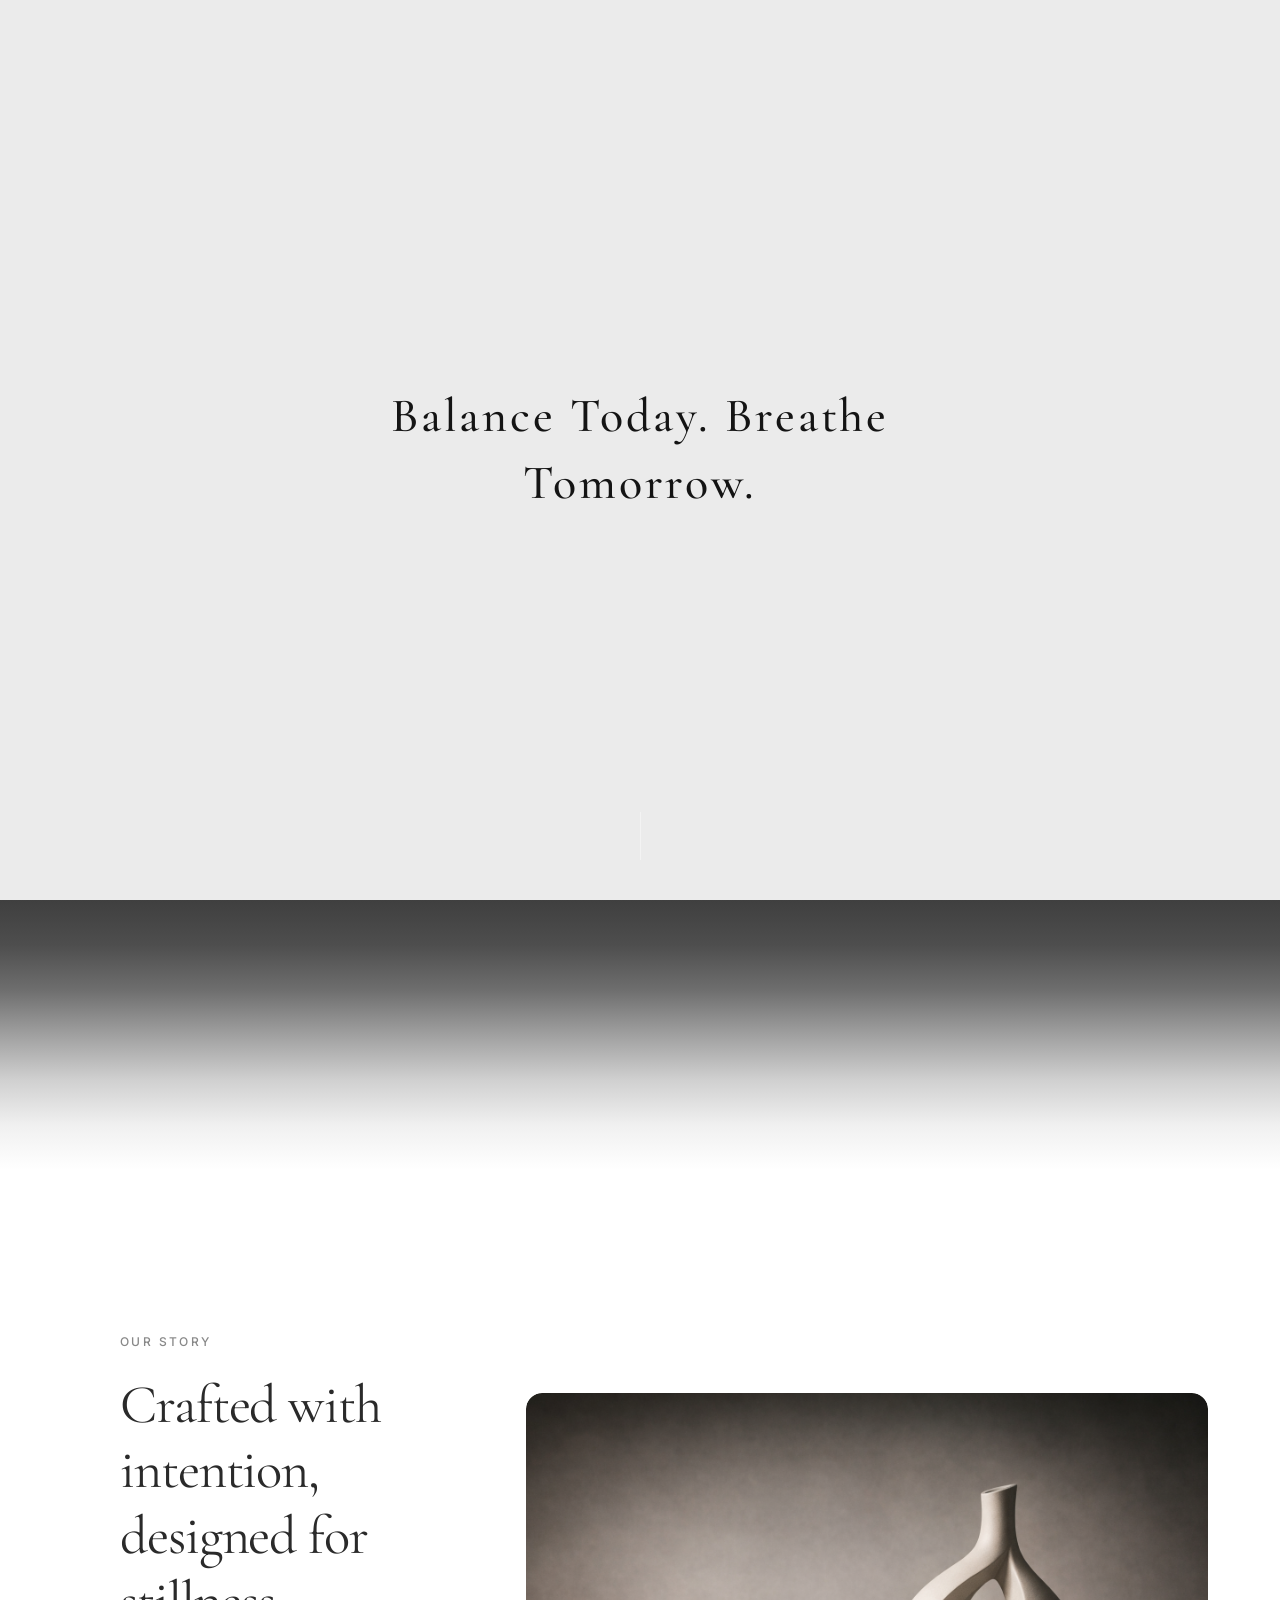
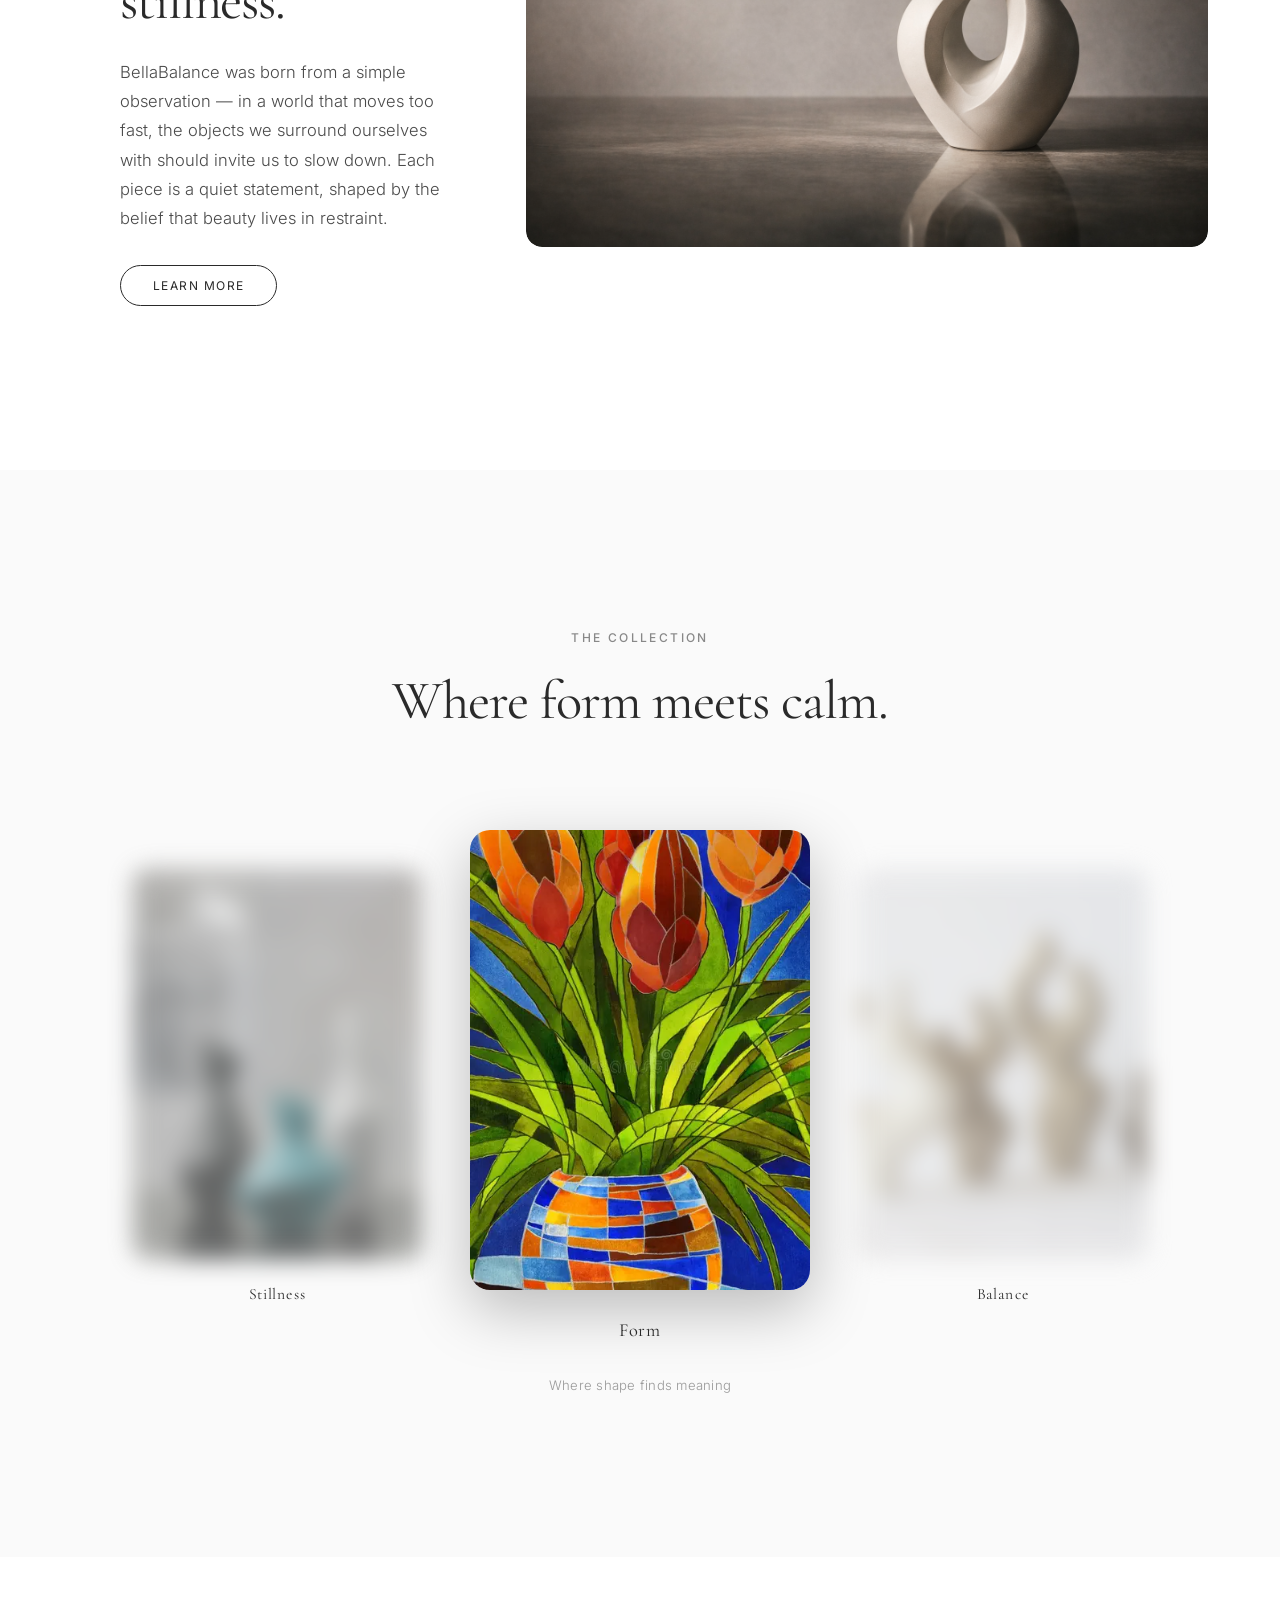
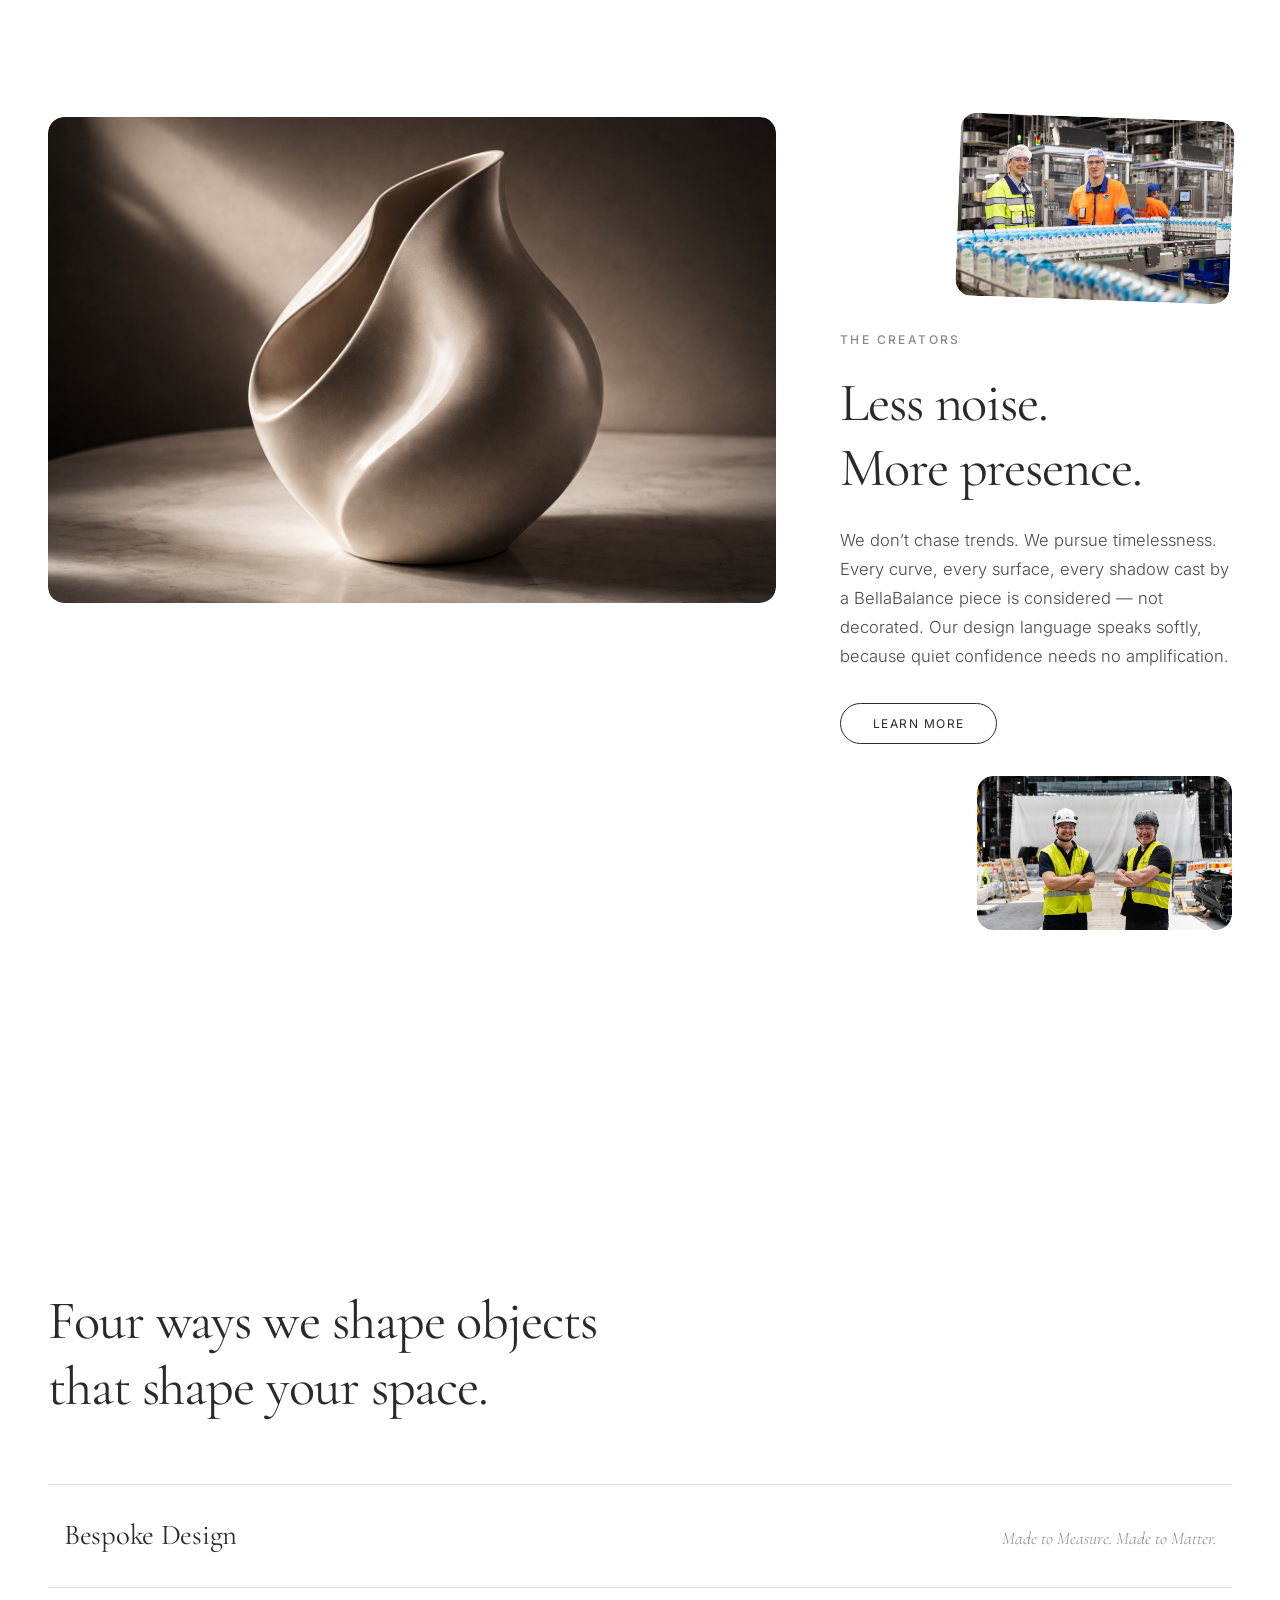
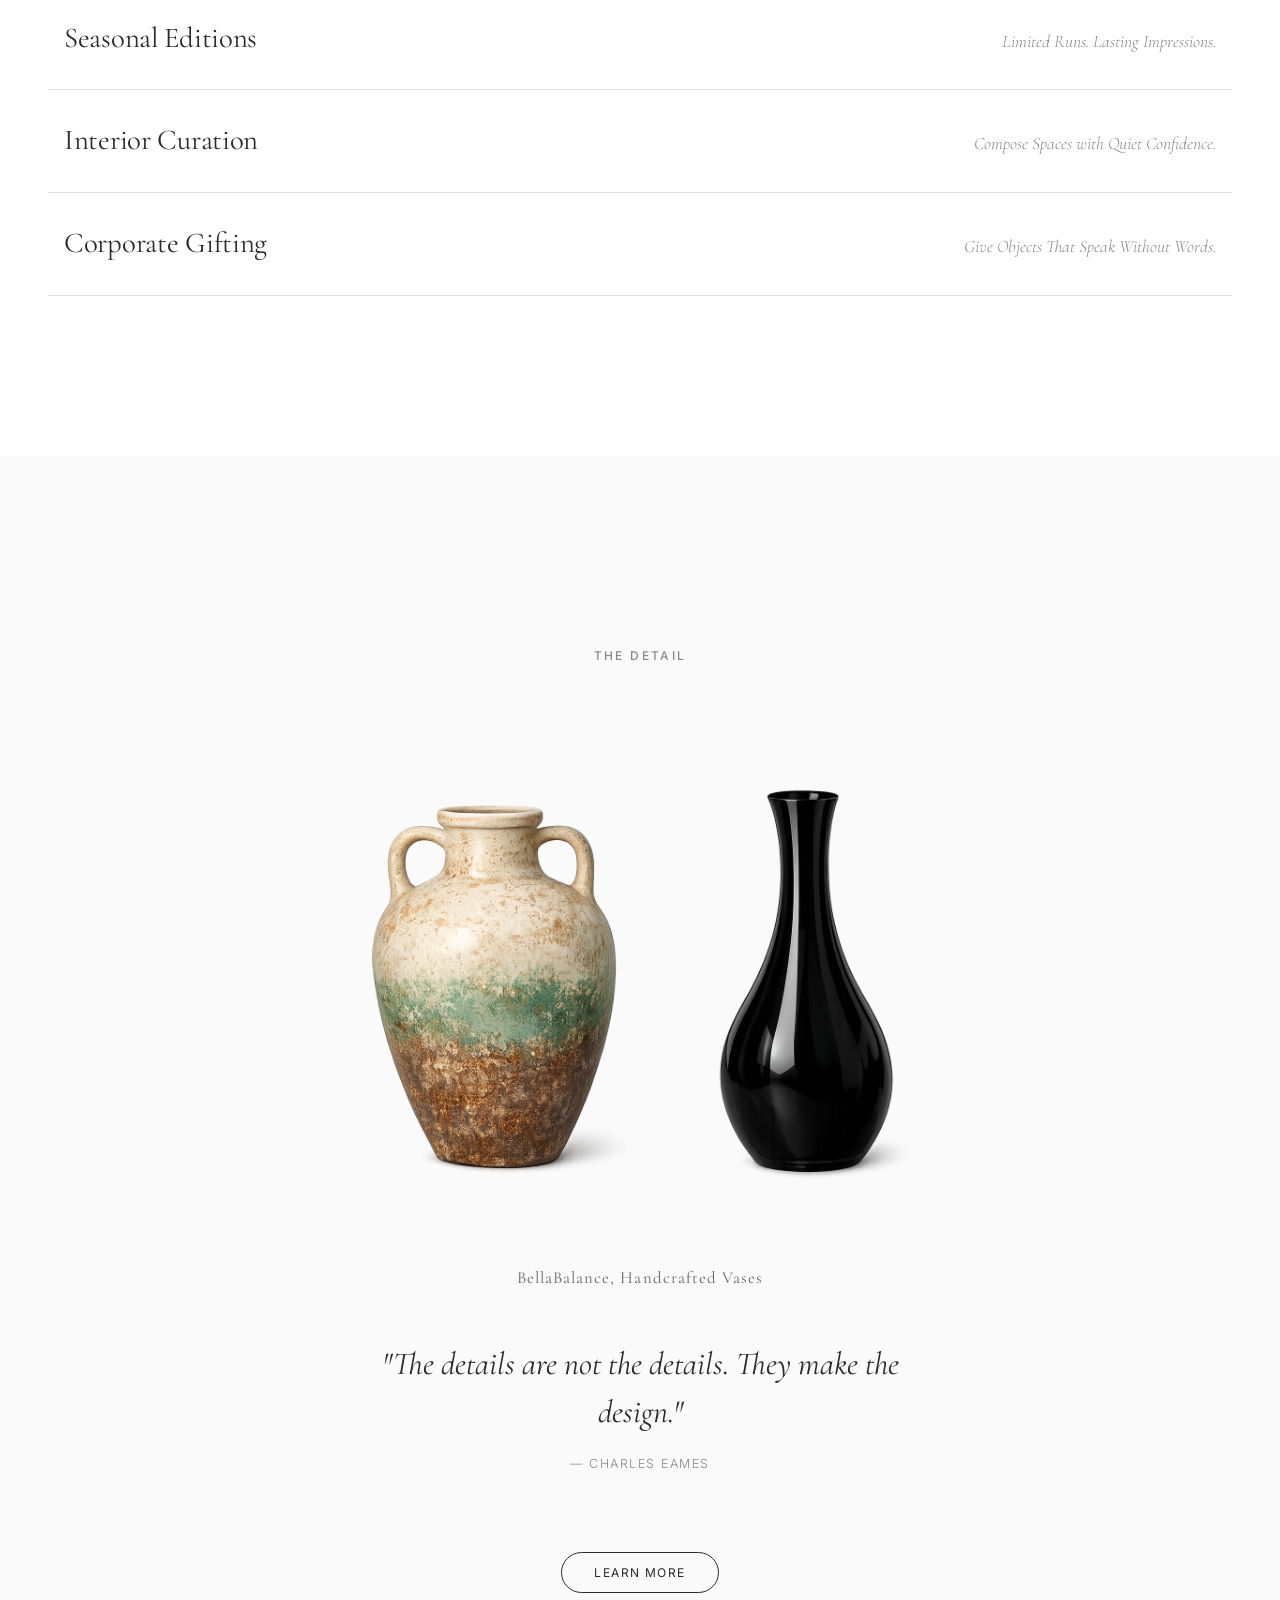
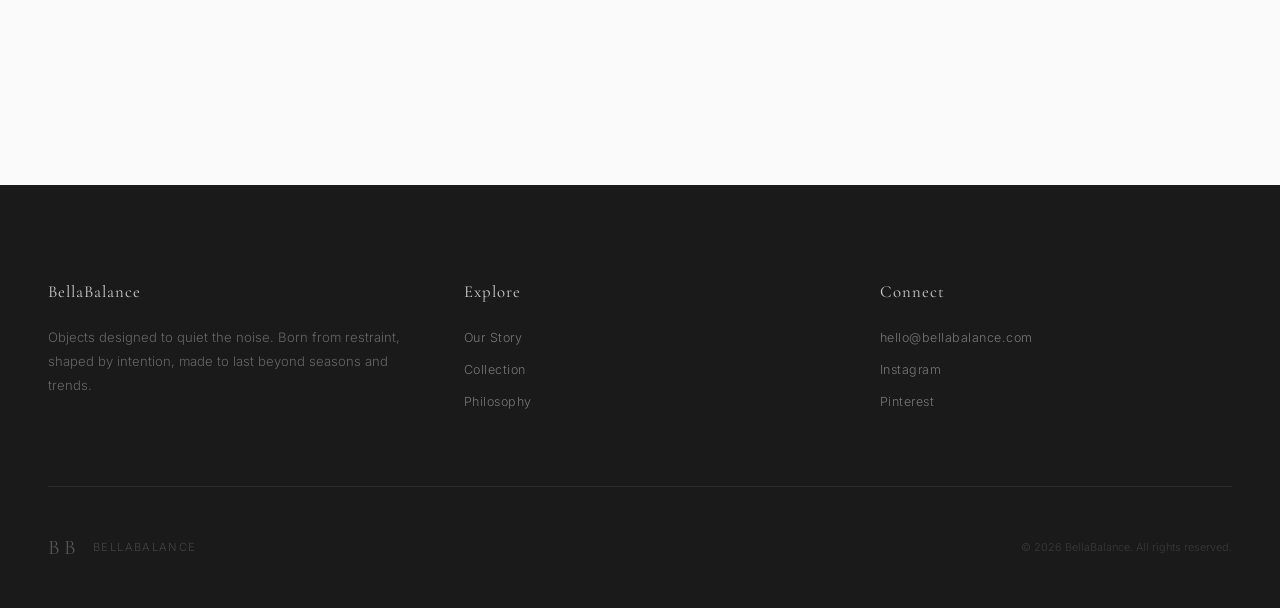
==== index.html @ a8b5573e "feat: design ready" ====
<!DOCTYPE html>
<html lang="en">
<head>
  <meta charset="UTF-8">
  <meta name="viewport" content="width=device-width, initial-scale=1.0">
  <title>BellaBalance</title>
  <link rel="stylesheet" href="style.css">
  <link rel="preconnect" href="https://fonts.googleapis.com">
  <link rel="preconnect" href="https://fonts.gstatic.com" crossorigin>
  <link href="https://fonts.googleapis.com/css2?family=Cormorant+Garamond:ital,wght@0,300;0,400;0,500;1,300;1,400&family=Inter:wght@300;400;500&display=swap" rel="stylesheet">
</head>
<body>

  <!-- Navigation -->
  <nav class="navbar" id="navbar">
    <div class="nav-logo">BB</div>
    <div class="nav-links">
      <a href="#story">Story</a>
      <a href="#collection">Collection</a>
      <a href="#philosophy">Philosophy</a>
      <a href="#contact">Contact</a>
    </div>
  </nav>

  <!-- Hero Section -->
  <section class="hero" id="hero">
    <video autoplay muted loop playsinline class="hero-video">
      <source src="photos/20260310_2108_New Video_simple_compose_01kkcjcwtrexatnp4m07c4ezyb.mp4" type="video/mp4">
    </video>
    <div class="hero-overlay"></div>
    <div class="hero-content">
      <p class="hero-tagline">Balance Today. Breathe Tomorrow.</p>
    </div>
    <div class="scroll-hint" id="scrollHint">
      <div class="scroll-line"></div>
    </div>
  </section>

  <!-- Gradient Transition -->
  <div class="gradient-transition"></div>

  <!-- Story Section -->
  <section class="section story-section" id="story">
    <div class="section-inner">
      <div class="story-grid">
        <div class="story-text">
          <span class="section-label reveal">Our Story</span>
          <h2 class="reveal reveal-delay-1">Crafted with intention,<br>designed for stillness.</h2>
          <p class="reveal reveal-delay-2">BellaBalance was born from a simple observation — in a world that moves too fast, the objects we surround ourselves with should invite us to slow down. Each piece is a quiet statement, shaped by the belief that beauty lives in restraint.</p>
          <a href="story.html" class="btn-learn reveal reveal-delay-3">Learn more</a>
        </div>
        <div class="story-image">
          <img src="photos/20260310_2130_Elegant Vase Display_remix_01kkckmx5pfqnr76mypseq4aa3.png" alt="Elegant vase display" loading="lazy">
        </div>
      </div>
    </div>
  </section>

  <!-- Collection Section -->
  <section class="section collection-section" id="collection">
    <div class="section-inner">
      <span class="section-label reveal">The Collection</span>
      <h2 class="reveal reveal-delay-1">Where form meets calm.</h2>
      <div class="carousel" id="carousel">
        <div class="carousel-item pos-left" data-index="0" data-label="Stillness" data-desc="Embrace the quiet moments">
          <div class="carousel-card">
            <img src="photos/image1.png" alt="Stillness" >
          </div>
          <p class="carousel-label">Stillness</p>
        </div>
        <div class="carousel-item pos-center active" data-index="1" data-label="Form" data-desc="Where shape finds meaning">
          <div class="carousel-card">
            <img src="photos/image2.png" alt="Form">
          </div>
          <p class="carousel-label">Form</p>
        </div>
        <div class="carousel-item pos-right" data-index="2" data-label="Balance" data-desc="Harmony in every curve">
          <div class="carousel-card">
            <img src="photos/image3.png" alt="Balance">
          </div>
          <p class="carousel-label">Balance</p>
        </div>
      </div>
      <p class="carousel-desc" id="carouselDesc">Where shape finds meaning</p>
    </div>
  </section>

  <!-- Philosophy Section -->
  <section class="section philosophy-section" id="philosophy">
    <div class="section-inner">
      <div class="philosophy-grid">
        <div class="creators-visual">
          <div class="philosophy-image">
            <img src="photos/20260310_2131_Image Generation_simple_compose_01kkckq28sek98zscj6ra469p7.png" alt="BellaBalance vases" loading="lazy">
          </div>
        </div>
        <div class="creators-visual">
          <div class="creator-accent">
            <img src="photos/image6.png" alt="Abstract detail" loading="lazy">
          </div>
          <div class="philosophy-text">
            <span class="section-label reveal">The Creators</span>
            <h2 class="reveal reveal-delay-1">Less noise.<br>More presence.</h2>
            <p class="reveal reveal-delay-2">We don’t chase trends. We pursue timelessness. Every curve, every surface, every shadow cast by a BellaBalance piece is considered — not decorated. Our design language speaks softly, because quiet confidence needs no amplification.</p>
          <a href="creators.html" class="btn-learn reveal reveal-delay-3">Learn more</a>
          </div>
          <div class="creator-photo">
            <img src="photos/image5.png" alt="The creator" loading="lazy">
          </div>
        </div>
      </div>
    </div>
  </section>

  <!-- Programs Section -->
  <section class="section programs-section">
    <div class="section-inner">
      <span class="section-label reveal">Programs</span>
      <h2 class="reveal reveal-delay-1">Four ways we shape objects<br>that shape your space.</h2>
      <div class="programs-list">
        <div class="program-row reveal">
          <h3 class="program-title">Bespoke Design</h3>
          <p class="program-desc">Made to Measure. Made to Matter.</p>
        </div>
        <div class="program-row reveal reveal-delay-1">
          <h3 class="program-title">Seasonal Editions</h3>
          <p class="program-desc">Limited Runs. Lasting Impressions.</p>
        </div>
        <div class="program-row reveal reveal-delay-2">
          <h3 class="program-title">Interior Curation</h3>
          <p class="program-desc">Compose Spaces with Quiet Confidence.</p>
        </div>
        <div class="program-row reveal reveal-delay-3">
          <h3 class="program-title">Corporate Gifting</h3>
          <p class="program-desc">Give Objects That Speak Without Words.</p>
        </div>
      </div>
    </div>
  </section>

  <!-- Detail Section -->
  <section class="section detail-section" id="detail">
    <div class="section-inner detail-inner">
      <span class="section-label detail-label reveal">The Detail</span>
      <div class="detail-image reveal reveal-delay-1">
        <img src="photos/ChatGPT%20Image%2012.3.2026%20klo%2010.24.20.png" alt="BellaBalance vases" loading="lazy">
      </div>
      <p class="detail-caption reveal reveal-delay-2">BellaBalance, Handcrafted Vases</p>
      <div class="detail-quote reveal reveal-delay-3">
        <blockquote>"The details are not the details. They make the design."</blockquote>
        <cite>— Charles Eames</cite>
      </div>      <a href="detail.html" class="btn-learn reveal reveal-delay-3">Learn more</a>    </div>
  </section>

  <!-- Contact / Footer -->
  <footer class="footer" id="contact">
    <div class="footer-inner">
      <div class="footer-grid">
        <div class="footer-col">
          <h4>BellaBalance</h4>
          <p>Objects designed to quiet the noise. Born from restraint, shaped by intention, made to last beyond seasons and trends.</p>
        </div>
        <div class="footer-col">
          <h4>Explore</h4>
          <ul>
            <li><a href="#story">Our Story</a></li>
            <li><a href="#collection">Collection</a></li>
            <li><a href="#philosophy">Philosophy</a></li>
          </ul>
        </div>
        <div class="footer-col">
          <h4>Connect</h4>
          <ul>
            <li><a href="mailto:hello@bellabalance.com">hello@bellabalance.com</a></li>
            <li><a href="#">Instagram</a></li>
            <li><a href="#">Pinterest</a></li>
          </ul>
        </div>
      </div>
      <div class="footer-bottom">
        <div class="footer-bottom-brand">
          <span class="footer-bottom-logo">BB</span>
          <p class="footer-bottom-name">BellaBalance</p>
        </div>
        <div class="footer-copy">
          <p>&copy; 2026 BellaBalance. All rights reserved.</p>
        </div>
      </div>
    </div>
  </footer>

  <script src="script.js"></script>
</body>
</html>
---- style.css ----
/* ========== RESET & BASE ========== */
*, *::before, *::after {
  margin: 0;
  padding: 0;
  box-sizing: border-box;
}

html {
  scroll-behavior: smooth;
  font-size: 16px;
}

body {
  font-family: 'Inter', sans-serif;
  font-weight: 300;
  color: #3a3a3a;
  background: #ffffff;
  overflow-x: hidden;
  -webkit-font-smoothing: antialiased;
  -moz-osx-font-smoothing: grayscale;
}

img {
  display: block;
  width: 100%;
  height: auto;
  border-radius: 16px;
}

a {
  text-decoration: none;
  color: inherit;
}

/* ========== TYPOGRAPHY ========== */
h2 {
  font-family: 'Cormorant Garamond', serif;
  font-weight: 400;
  font-size: clamp(2rem, 4.5vw, 3.4rem);
  line-height: 1.2;
  color: #2a2a2a;
  margin-bottom: 1.5rem;
  letter-spacing: -0.02em;
}

p {
  font-size: clamp(1rem, 1.3vw, 1.12rem);
  line-height: 1.75;
  color: #4a4a4a;
  max-width: 520px;
}

.section-label {
  display: block;
  font-size: 0.75rem;
  letter-spacing: 0.2em;
  text-transform: uppercase;
  color: #888;
  margin-bottom: 1.5rem;
  font-weight: 500;
}

/* ========== NAVBAR ========== */
.navbar {
  position: fixed;
  top: 0;
  left: 0;
  width: 100%;
  z-index: 1000;
  display: flex;
  justify-content: space-between;
  align-items: center;
  padding: 1.3rem 3.5rem;
  opacity: 0;
  transform: translateY(-20px);
  pointer-events: none;
  background: rgba(255, 255, 255, 0.25);
  backdrop-filter: blur(30px) saturate(180%);
  -webkit-backdrop-filter: blur(30px) saturate(180%);
  border-bottom: 1px solid rgba(255, 255, 255, 0.12);
  transition: opacity 0.6s ease, transform 0.6s ease;
}

.navbar.visible {
  opacity: 1;
  transform: translateY(0);
  pointer-events: all;
}

.nav-logo {
  font-family: 'Cormorant Garamond', serif;
  font-weight: 400;
  font-size: 1.2rem;
  letter-spacing: 0.15em;
  color: #2a2a2a;
}

.nav-links {
  display: flex;
  gap: 2.5rem;
}

.nav-links a {
  font-size: 0.76rem;
  letter-spacing: 0.15em;
  text-transform: uppercase;
  color: #555;
  transition: color 0.3s ease;
  font-weight: 400;
}

.nav-links a:hover {
  color: #2a2a2a;
}

/* ========== HERO ========== */
.hero {
  position: relative;
  width: 100%;
  height: 100vh;
  overflow: hidden;
  display: flex;
  align-items: center;
  justify-content: center;
}

.hero-video {
  position: absolute;
  top: 50%;
  left: 50%;
  min-width: 100%;
  min-height: 100%;
  width: auto;
  height: auto;
  transform: translate(-50%, -50%);
  object-fit: cover;
}

.hero-overlay {
  position: absolute;
  inset: 0;
  background: rgba(0, 0, 0, 0.08);
  pointer-events: none;
}

.hero-content {
  position: relative;
  z-index: 2;
  text-align: center;
  mix-blend-mode: difference;
}

.hero-tagline {
  font-family: 'Cormorant Garamond', serif;
  font-weight: 500;
  font-size: clamp(1.6rem, 3.8vw, 3rem);
  color: #ffffff;
  letter-spacing: 0.06em;
  line-height: 1.4;
  opacity: 0;
  animation: fadeInUp 1.4s ease 0.5s forwards;
}

/* Scroll Hint */
.scroll-hint {
  position: absolute;
  bottom: 2.5rem;
  left: 50%;
  transform: translateX(-50%);
  z-index: 2;
  opacity: 0;
  animation: fadeInUp 1.4s ease 1.5s forwards;
}

.scroll-line {
  width: 1px;
  height: 48px;
  background: rgba(255, 255, 255, 0.4);
  position: relative;
  overflow: hidden;
}

.scroll-line::after {
  content: '';
  position: absolute;
  top: -100%;
  left: 0;
  width: 100%;
  height: 100%;
  background: rgba(255, 255, 255, 0.9);
  animation: scrollDown 2s ease infinite;
}

/* ========== GRADIENT TRANSITION ========== */
.gradient-transition {
  height: 30vh;
  background: linear-gradient(to bottom, #3f3f3f, #4e4e4e, #6e6e6e, #a0a0a0, #d0d0d0, #f0f0f0, #ffffff);
}

/* ========== SECTIONS ========== */
.section {
  padding: 10rem 3rem;
}

/* ========== REVEAL ANIMATIONS ========== */
.reveal {
  opacity: 0;
  transform: translateY(30px);
  transition: opacity 1s ease, transform 1s ease;
}

.reveal.in-view {
  opacity: 1;
  transform: translateY(0);
}

.reveal-delay-1 { transition-delay: 0.15s; }
.reveal-delay-2 { transition-delay: 0.3s; }
.reveal-delay-3 { transition-delay: 0.45s; }

.section-inner {
  max-width: 1200px;
  margin: 0 auto;
}

/* ========== STORY SECTION ========== */
.story-section {
  background: #ffffff;
  padding: 0;
}

.story-grid {
  display: grid;
  grid-template-columns: 0.8fr 1.2fr;
  min-height: 100vh;
  align-items: center;
  padding: 2rem;
}

.story-text {
  opacity: 0;
  transform: translateY(40px);
  transition: opacity 0.8s ease, transform 0.8s ease;
  display: flex;
  flex-direction: column;
  justify-content: center;
  padding: 6rem 5rem 6rem 3rem;
}

.story-text.in-view {
  opacity: 1;
  transform: translateY(0);
}

.story-image {
  opacity: 0;
  transform: translateY(40px);
  transition: opacity 0.8s ease 0.2s, transform 0.8s ease 0.2s;
  overflow: hidden;
  border-radius: 16px;
}

.story-image.in-view {
  opacity: 1;
  transform: translateY(0);
}

.story-image img {
  width: 100%;
  height: 100%;
  object-fit: contain;
  border-radius: 16px;
  transition: transform 0.6s ease;
}

.story-image:hover img {
  transform: scale(1.03);
}

.story-text .btn-learn {
  align-self: flex-start;
}

/* ========== COLLECTION SECTION ========== */
.collection-section {
  background: #fafafa;
  text-align: center;
  overflow: hidden;
  transition: background-color 1s cubic-bezier(0.4, 0, 0.2, 1);
}

.collection-section.dark {
  background-color: #0a0a0a;
}

.collection-section h2 {
  margin-bottom: 4rem;
  transition: color 1s cubic-bezier(0.4, 0, 0.2, 1);
}

.collection-section.dark h2 {
  color: #f0f0f0;
}

.collection-section .section-label {
  transition: color 1s cubic-bezier(0.4, 0, 0.2, 1);
}

.collection-section.dark .section-label {
  color: #666;
}

.carousel {
  position: relative;
  width: 100%;
  height: 560px;
  padding: 2rem 0 1rem;
}

.carousel-item {
  position: absolute;
  display: flex;
  flex-direction: column;
  align-items: center;
  cursor: pointer;
  transition: left 0.9s cubic-bezier(0.25, 0.46, 0.45, 0.94),
              transform 0.9s cubic-bezier(0.25, 0.46, 0.45, 0.94),
              opacity 0.9s cubic-bezier(0.25, 0.46, 0.45, 0.94);
}

/* Slot positions */
.carousel-item.pos-left {
  left: 5%;
  transform: scale(0.85);
}

.carousel-item.pos-center {
  left: 50%;
  transform: translateX(-50%) scale(1);
}

.carousel-item.pos-right {
  left: 95%;
  transform: translateX(-100%) scale(0.85);
}

.carousel-item:not(.active):hover {
  transform: scale(0.78);
}

.carousel-item.pos-right:not(.active):hover {
  transform: translateX(-100%) scale(0.78);
}

.carousel-item.active {
  cursor: default;
  z-index: 2;
}

.carousel-card {
  width: 340px;
  height: 460px;
  border-radius: 20px;
  overflow: hidden;
  filter: blur(14px);
  opacity: 0.6;
  transition: filter 1s cubic-bezier(0.25, 0.46, 0.45, 0.94),
              opacity 0.9s cubic-bezier(0.25, 0.46, 0.45, 0.94),
              box-shadow 1s ease;
}

.carousel-item.active .carousel-card {
  filter: blur(0);
  opacity: 1;
  box-shadow: 0 20px 60px rgba(0, 0, 0, 0.25), 0 0 80px rgba(255, 255, 255, 0.06);
}

.carousel-card video,
.carousel-card img {
  width: 100%;
  height: 100%;
  object-fit: cover;
  display: block;
}

.carousel-label {
  margin-top: 1.5rem;
  font-family: 'Cormorant Garamond', serif;
  font-size: 1.15rem;
  font-weight: 400;
  color: #2a2a2a;
  letter-spacing: 0.04em;
  max-width: none;
  transition: opacity 0.4s ease, color 1s cubic-bezier(0.4, 0, 0.2, 1);
}

.collection-section.dark .carousel-label {
  color: #e0e0e0;
}

.carousel-desc {
  margin-top: 1rem;
  font-size: 0.82rem;
  color: #999;
  letter-spacing: 0.02em;
  max-width: none;
  transition: opacity 0.5s ease, transform 0.5s ease, color 1s cubic-bezier(0.4, 0, 0.2, 1);
  min-height: 1.5em;
}

.collection-section.dark .carousel-desc {
  color: #666;
}

/* ========== PHILOSOPHY SECTION ========== */
.philosophy-section {
  background: #ffffff;
  position: relative;
  overflow: hidden;
}

.philosophy-section .section-inner {
  position: relative;
  z-index: 1;
}

.philosophy-grid {
  display: grid;
  grid-template-columns: 1.3fr 0.7fr;
  gap: 4rem;
  align-items: start;
}

.creators-visual {
  display: flex;
  flex-direction: column;
  gap: 2rem;
}

.creator-accent {
  width: 70%;
  margin-left: auto;
  margin-right: 0;
  overflow: hidden;
  border-radius: 16px;
  opacity: 0;
  transform: translateY(20px) rotate(2deg);
  transition: opacity 0.8s ease 0.15s, transform 0.8s ease 0.15s;
}

.creator-accent.in-view {
  opacity: 1;
  transform: translateY(0) rotate(2deg);
}

.creator-accent img {
  transition: transform 0.6s ease;
}

.creator-accent:hover img {
  transform: scale(1.04);
}

.creator-photo {
  width: 65%;
  margin-left: auto;
  overflow: hidden;
  border-radius: 16px;
  opacity: 0;
  transform: translateY(30px);
  transition: opacity 0.8s ease 0.3s, transform 0.8s ease 0.3s;
}

.creator-photo.in-view {
  opacity: 1;
  transform: translateY(0);
}

.creator-photo img {
  transition: transform 0.6s ease;
}

.creator-photo:hover img {
  transform: scale(1.03);
}

.philosophy-image {
  overflow: hidden;
  border-radius: 16px;
  opacity: 0;
  transform: translateY(40px);
  transition: opacity 0.8s ease, transform 0.8s ease;
}

.philosophy-image.in-view {
  opacity: 1;
  transform: translateY(0);
}

.philosophy-image img {
  transition: transform 0.6s ease;
}

.philosophy-image:hover img {
  transform: scale(1.03);
}

.philosophy-text {
  opacity: 0;
  transform: translateY(40px);
  transition: opacity 0.8s ease 0.2s, transform 0.8s ease 0.2s;
}

.philosophy-text.in-view {
  opacity: 1;
  transform: translateY(0);
}

/* ========== DETAIL SECTION ========== */
.detail-section {
  background: #fafafa;
  position: relative;
  overflow: hidden;
  padding: 12rem 3rem;
  transition: background-color 1.2s cubic-bezier(0.4, 0, 0.2, 1);
}

.detail-section.color-shift {
  background-color: #e8f0ed;
}

.detail-section .section-inner {
  position: relative;
  z-index: 1;
}

.detail-inner {
  display: flex;
  flex-direction: column;
  align-items: center;
  text-align: center;
  gap: 3rem;
}

.detail-label {
  transition: color 1.2s cubic-bezier(0.4, 0, 0.2, 1);
}

.detail-section.color-shift .detail-label {
  color: #6a8a7a;
}

.detail-image {
  overflow: hidden;
  border-radius: 16px;
  max-width: 720px;
  width: 100%;
}

.detail-image img {
  border-radius: 16px;
  transition: transform 0.6s ease;
}

.detail-image:hover img {
  transform: scale(1.03);
}

.detail-caption {
  font-family: 'Cormorant Garamond', serif;
  font-size: 1.05rem;
  font-weight: 400;
  letter-spacing: 0.06em;
  color: #666;
  transition: color 1.2s cubic-bezier(0.4, 0, 0.2, 1);
}

.detail-section.color-shift .detail-caption {
  color: #5a7a6a;
}

.detail-quote {
  max-width: 600px;
}

.detail-section.color-shift blockquote {
  color: #2a3a2e;
}

.detail-section.color-shift cite {
  color: #6a8a7a;
}

blockquote {
  font-family: 'Cormorant Garamond', serif;
  font-style: italic;
  font-weight: 400;
  font-size: clamp(1.4rem, 2.8vw, 2rem);
  line-height: 1.5;
  color: #2a2a2a;
  margin-bottom: 1rem;
}

cite {
  font-family: 'Inter', sans-serif;
  font-style: normal;
  font-size: 0.78rem;
  letter-spacing: 0.12em;
  text-transform: uppercase;
  color: #888;
}

/* ========== LEARN MORE BUTTON ========== */
.btn-learn {
  display: inline-block;
  margin-top: 2rem;
  font-family: 'Inter', sans-serif;
  font-size: 0.75rem;
  font-weight: 400;
  letter-spacing: 0.12em;
  text-transform: uppercase;
  color: #2a2a2a;
  border: 1px solid #2a2a2a;
  border-radius: 30px;
  padding: 0.75rem 2rem;
  transition: background 0.3s ease, color 0.3s ease;
}

.btn-learn:hover {
  background: #2a2a2a;
  color: #ffffff;
}

/* ========== PROGRAMS SECTION ========== */
.programs-section {
  background: #ffffff;
}

.programs-list {
  margin-top: 4rem;
}

.program-row {
  display: flex;
  justify-content: space-between;
  align-items: baseline;
  padding: 2rem 1rem;
  border-top: 1px solid #e0e0e0;
  cursor: default;
}

.program-row:last-child {
  border-bottom: 1px solid #e0e0e0;
}

.program-row .program-title,
.program-row .program-desc {
  transition: transform 0.4s cubic-bezier(0.25, 0.46, 0.45, 0.94);
}

.program-row:hover .program-title,
.program-row:hover .program-desc {
  transform: scale(1.05);
}

.program-title {
  font-family: 'Cormorant Garamond', serif;
  font-weight: 400;
  font-size: clamp(1.3rem, 2.5vw, 1.8rem);
  color: #2a2a2a;
  letter-spacing: -0.01em;
}

.program-desc {
  font-family: 'Cormorant Garamond', serif;
  font-style: italic;
  font-weight: 300;
  font-size: clamp(0.95rem, 1.5vw, 1.1rem);
  color: #888;
  max-width: none;
}

/* ========== FOOTER ========== */
.footer {
  background: #1a1a1a;
  padding: 6rem 3rem 3rem;
  color: #aaa;
}

.footer-inner {
  max-width: 1200px;
  margin: 0 auto;
}

.footer-grid {
  display: grid;
  grid-template-columns: 1fr 1fr 1fr;
  gap: 4rem;
  padding-bottom: 4rem;
  border-bottom: 1px solid #2a2a2a;
  margin-bottom: 3rem;
}

.footer-col h4 {
  font-family: 'Cormorant Garamond', serif;
  font-weight: 400;
  font-size: 1.05rem;
  color: #ccc;
  letter-spacing: 0.06em;
  margin-bottom: 1.5rem;
}

.footer-col p {
  font-size: 0.82rem;
  line-height: 1.8;
  color: #666;
  max-width: none;
}

.footer-col ul {
  list-style: none;
  padding: 0;
}

.footer-col ul li {
  margin-bottom: 0.75rem;
}

.footer-col ul li a {
  font-size: 0.78rem;
  letter-spacing: 0.04em;
  color: #777;
  transition: color 0.3s ease;
}

.footer-col ul li a:hover {
  color: #ddd;
}

.footer-bottom {
  display: flex;
  justify-content: space-between;
  align-items: center;
}

.footer-bottom-brand {
  display: flex;
  align-items: center;
  gap: 0.8rem;
}

.footer-bottom-logo {
  font-family: 'Cormorant Garamond', serif;
  font-weight: 400;
  font-size: 1.3rem;
  letter-spacing: 0.2em;
  color: #555;
}

.footer-bottom-name {
  font-size: 0.7rem;
  letter-spacing: 0.12em;
  color: #444;
  text-transform: uppercase;
  max-width: none;
}

.footer-copy p {
  font-size: 0.68rem;
  color: #3a3a3a;
  max-width: none;
}

/* ========== ANIMATIONS ========== */
@keyframes fadeInUp {
  from {
    opacity: 0;
    transform: translateY(24px);
  }
  to {
    opacity: 1;
    transform: translateY(0);
  }
}

@keyframes scrollDown {
  0% {
    top: -100%;
  }
  100% {
    top: 100%;
  }
}

/* ========== RESPONSIVE ========== */
@media (max-width: 900px) {
  .story-grid,
  .philosophy-grid {
    grid-template-columns: 1fr;
    gap: 0;
  }

  .story-grid {
    min-height: auto;
  }

  .story-text {
    padding: 4rem 1.5rem;
  }

  .story-image {
    margin: 0 1.5rem 1.5rem;
    height: 50vh;
  }

  .detail-section {
    padding: 6rem 1.5rem;
  }

  .creator-photo {
    width: 50%;
    margin-left: 0;
  }

  .creator-accent {
    width: 40%;
    margin-right: 0;
  }

  .carousel {
    height: 420px;
  }

  .carousel-card {
    width: 240px;
    height: 320px;
  }

  .carousel-item.pos-left {
    left: 2%;
  }

  .carousel-item.pos-right {
    left: 98%;
  }

  .section {
    padding: 5rem 1.5rem;
  }

  .navbar {
    padding: 0.75rem 1.2rem;
  }

  .nav-links {
    gap: 1.5rem;
  }

  .footer-grid {
    grid-template-columns: 1fr;
    gap: 2.5rem;
    text-align: center;
  }

  .footer-bottom {
    flex-direction: column;
    gap: 1rem;
    text-align: center;
  }

  .philosophy-image {
    order: -1;
  }
}

@media (max-width: 600px) {
  .nav-links a {
    font-size: 0.65rem;
    letter-spacing: 0.1em;
  }

  .nav-links {
    gap: 1rem;
  }

  h2 {
    font-size: 1.6rem;
  }

  .carousel {
    height: 340px;
  }

  .carousel-card {
    width: 180px;
    height: 240px;
  }

  .carousel-item.pos-left {
    left: 0%;
  }

  .carousel-item.pos-right {
    left: 100%;
  }
}
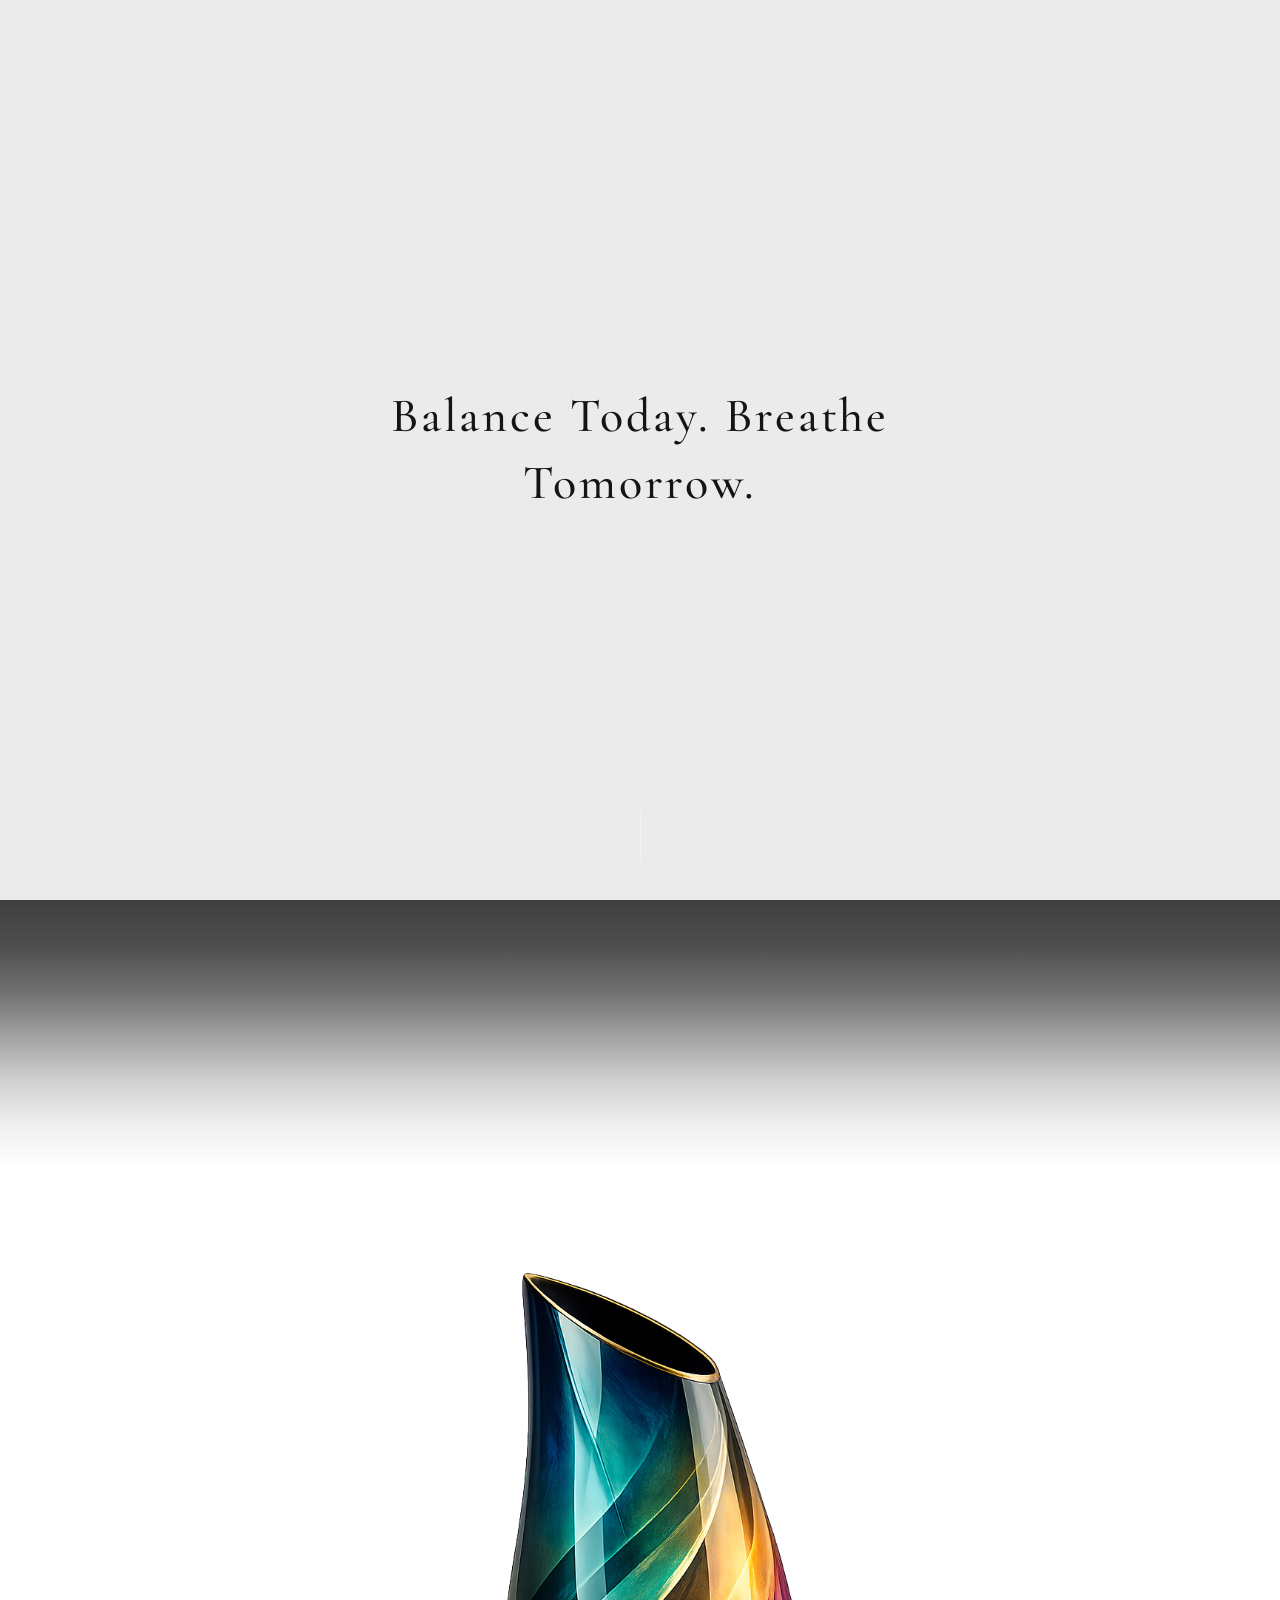
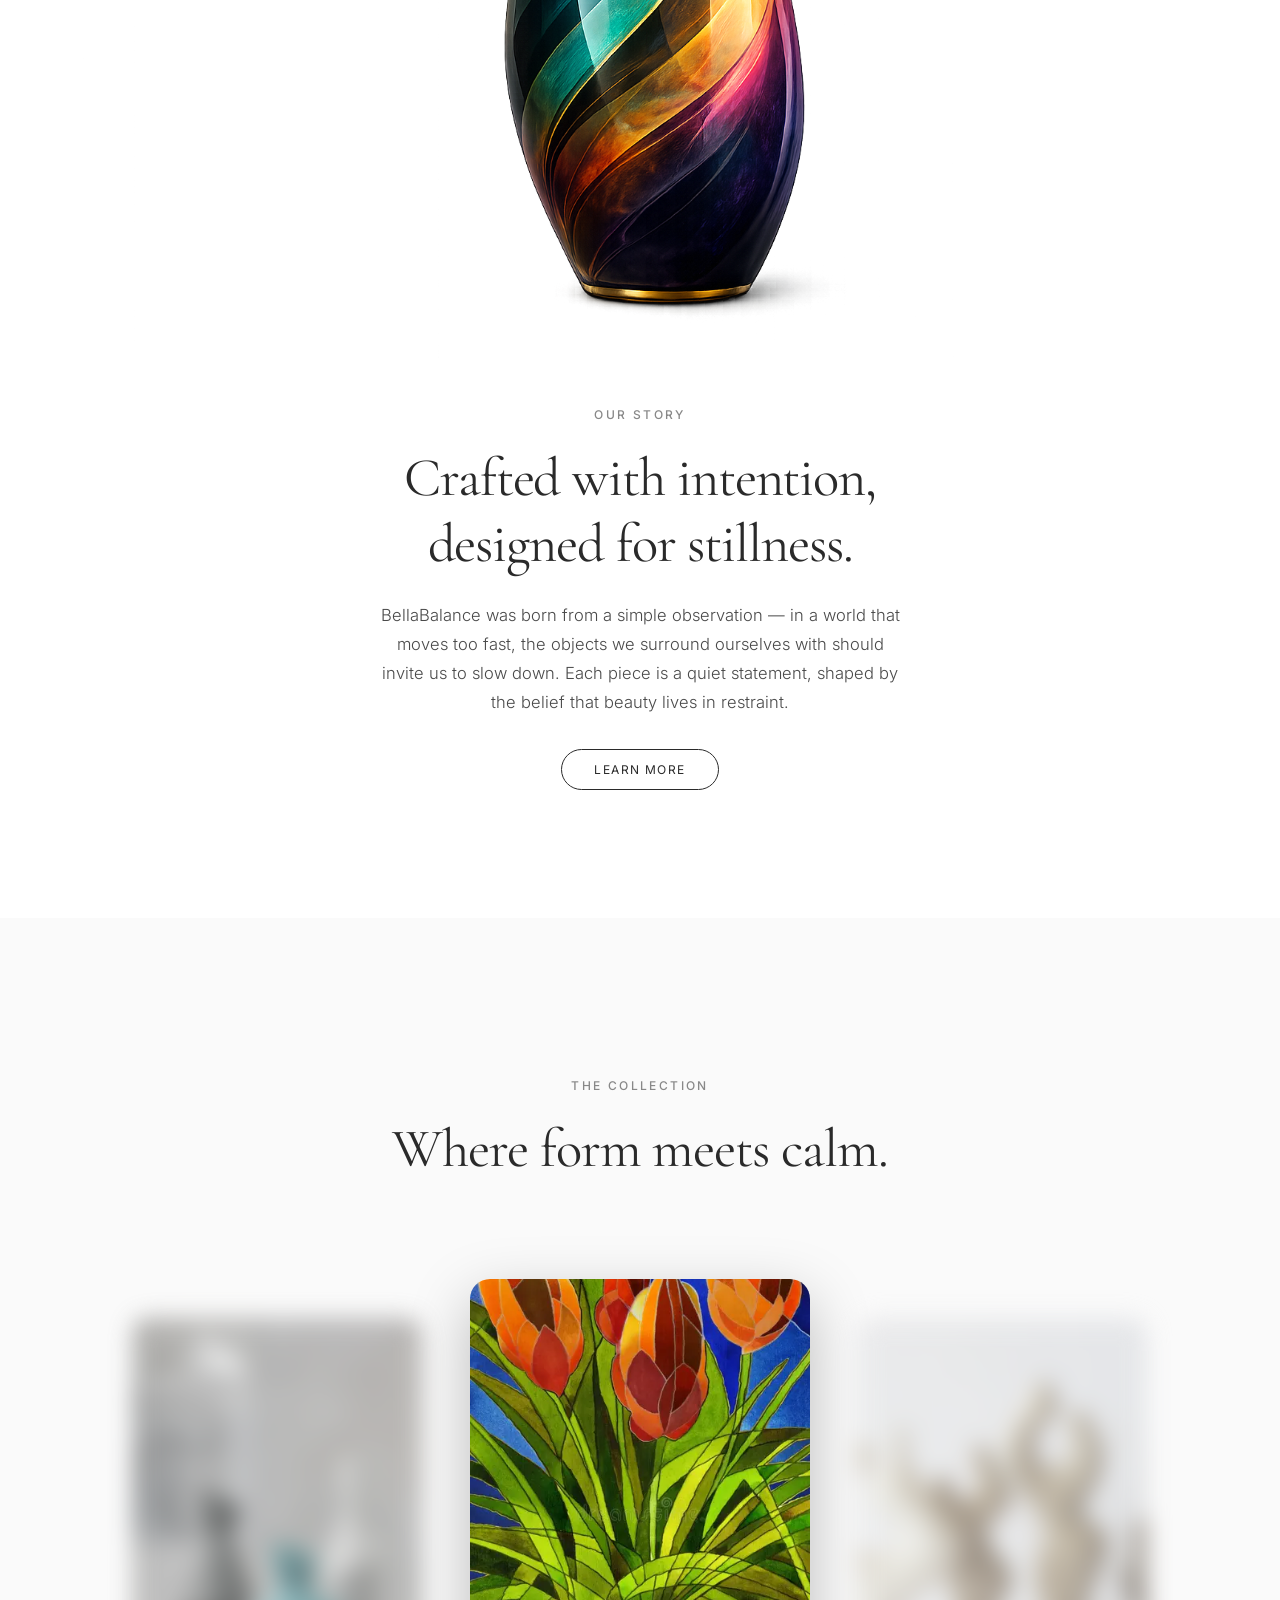
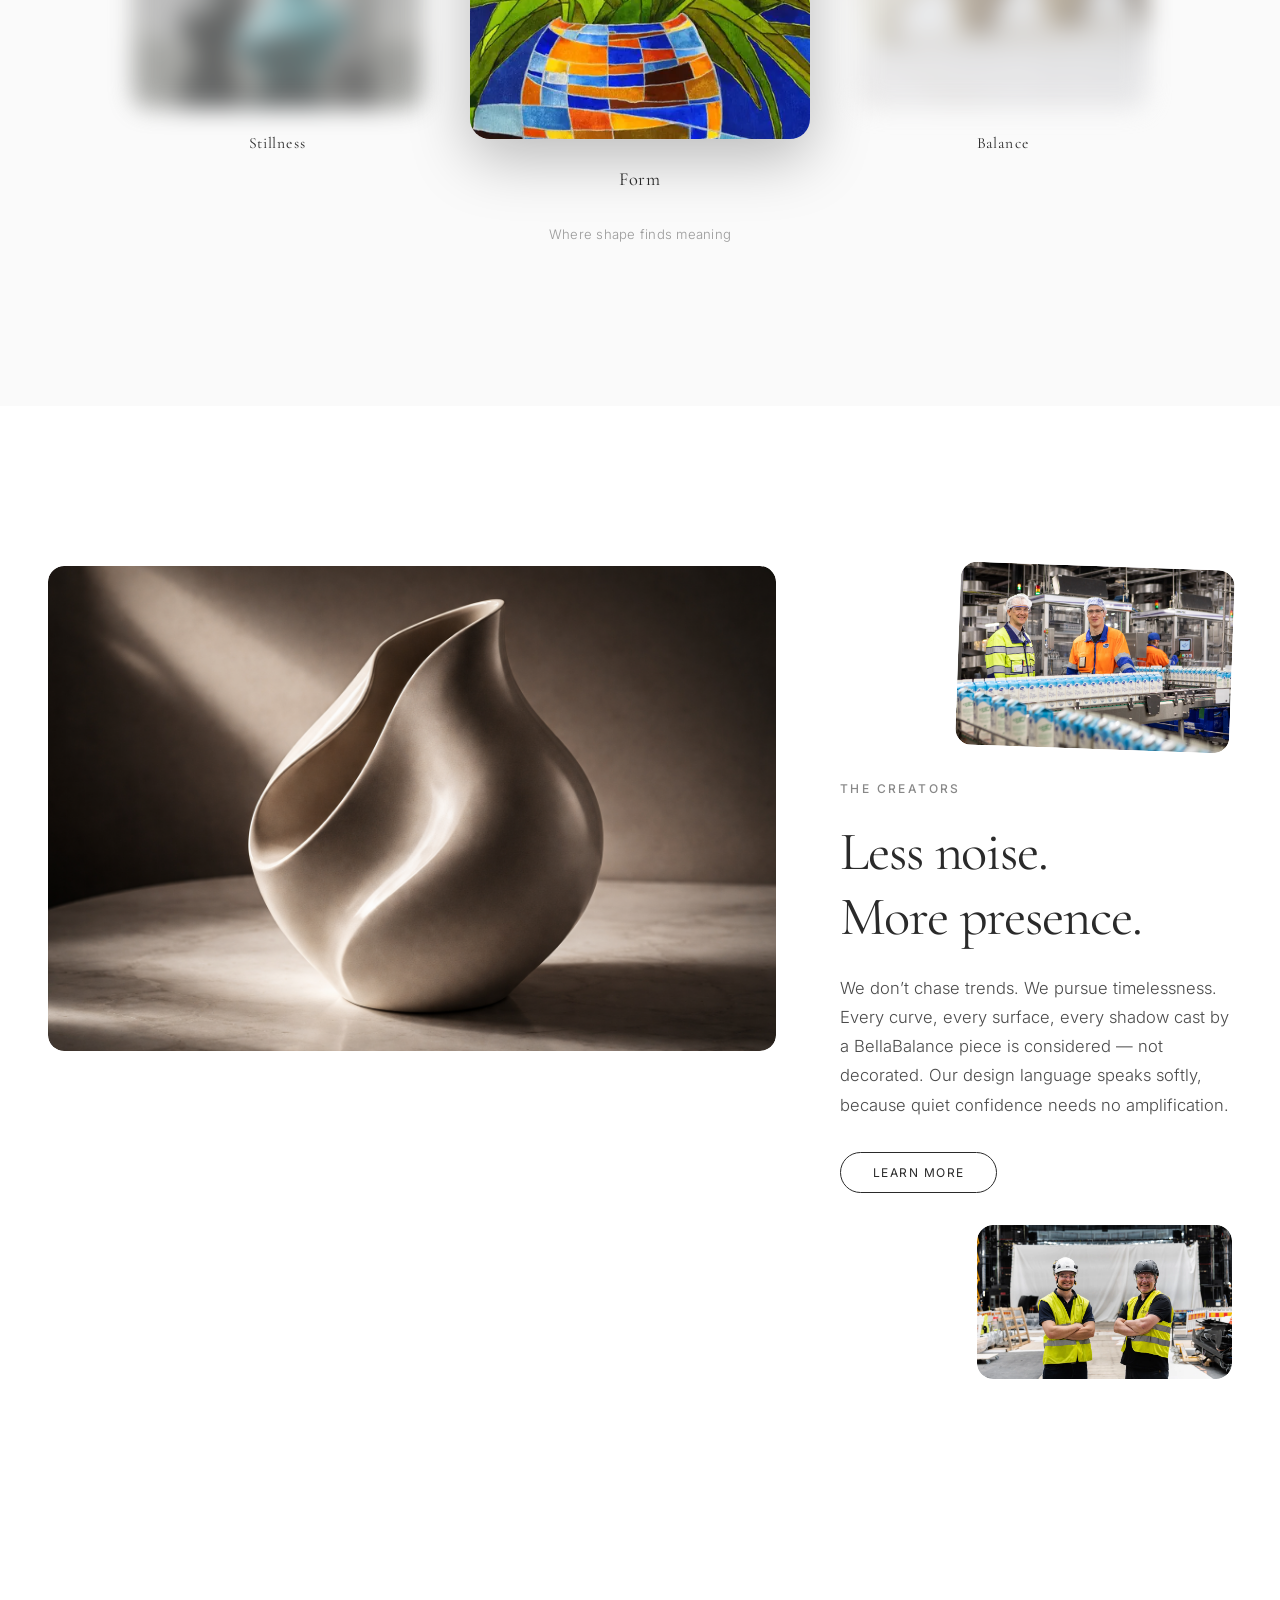
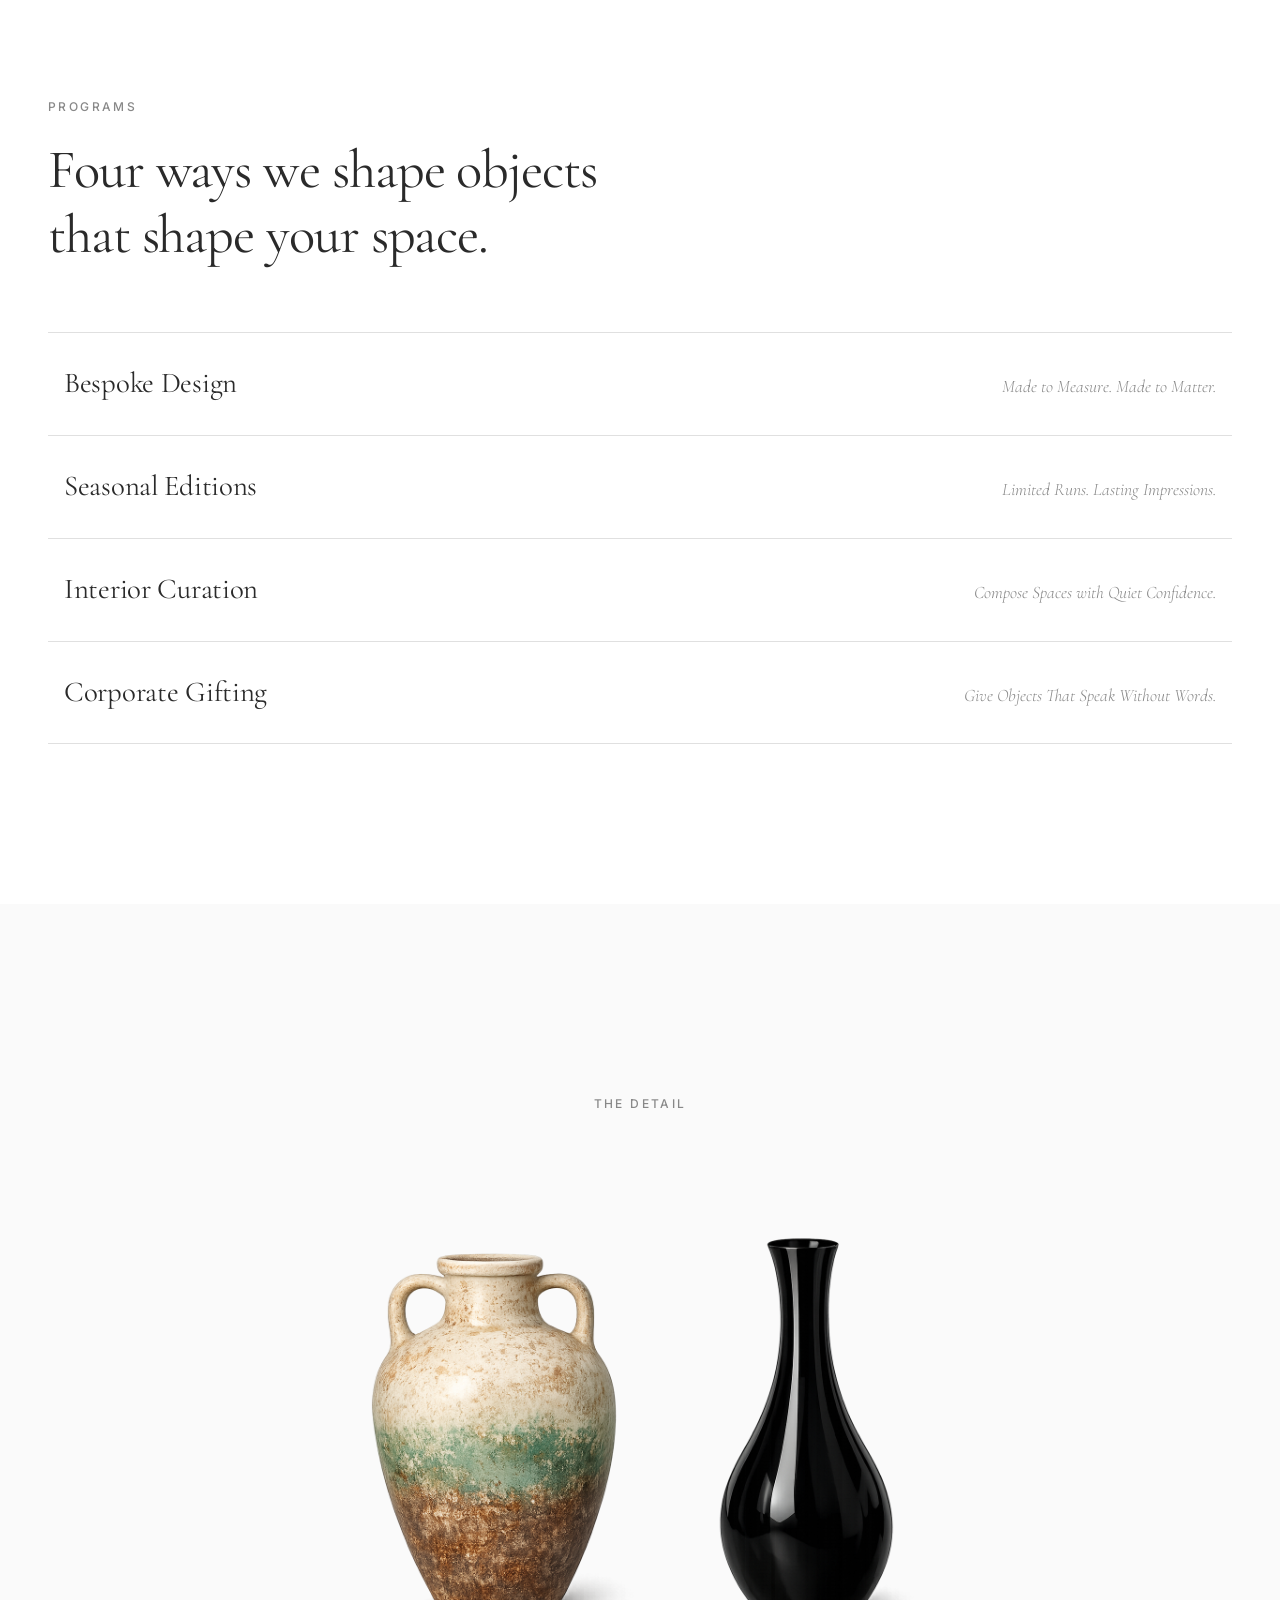
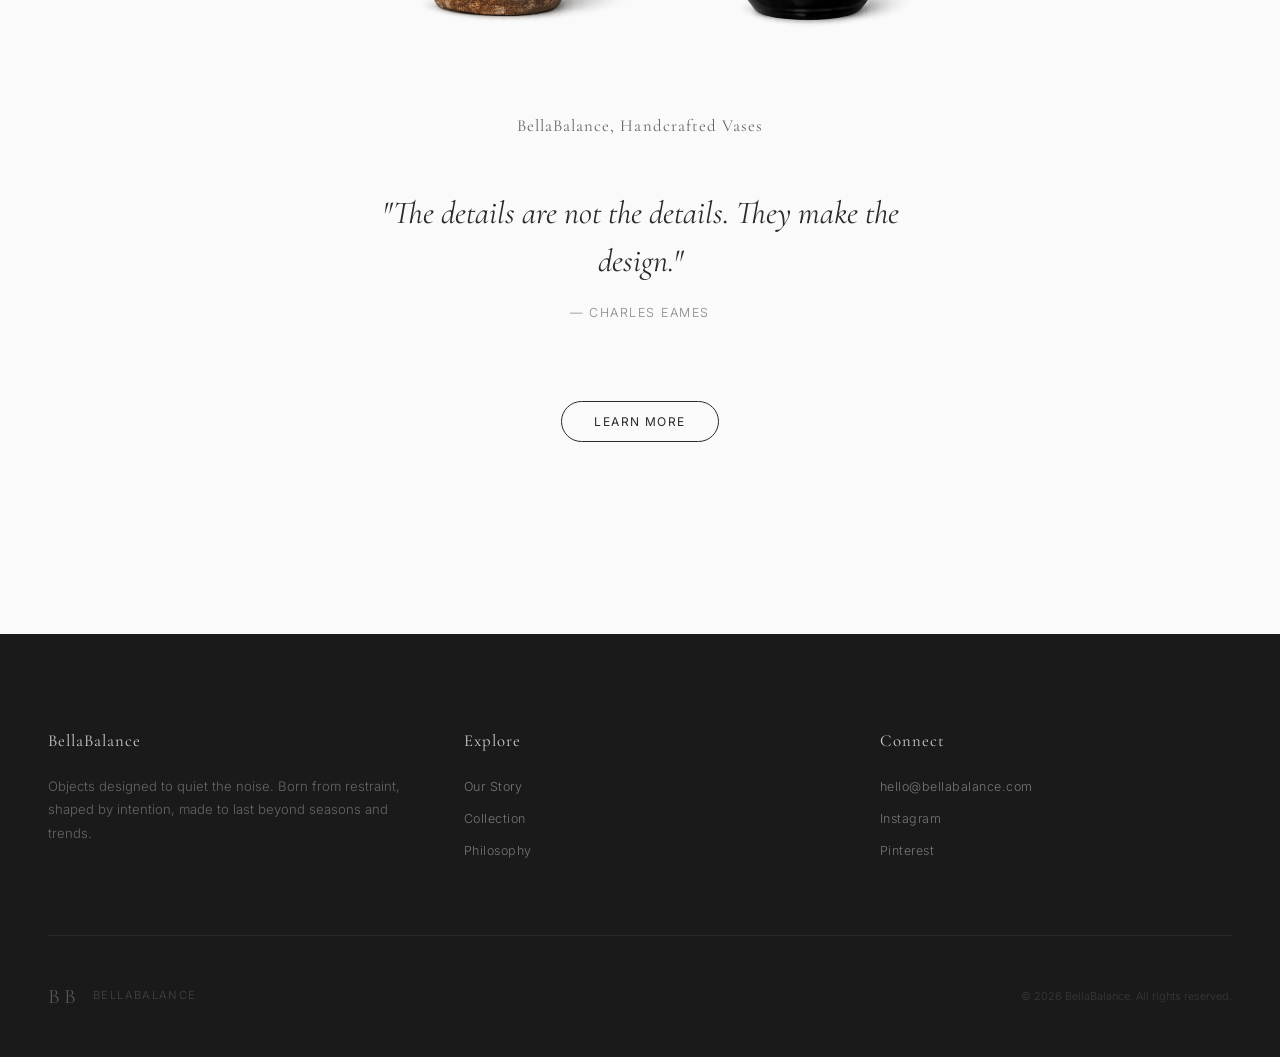
==== commit 4884ea90: "design: updates" ====
--- a/index.html
+++ b/index.html
@@ -43,14 +43,14 @@
   <section class="section story-section" id="story">
     <div class="section-inner">
       <div class="story-grid">
+        <div class="story-image">
+          <img src="photos/ChatGPT%20Image%2012.3.2026%20klo%2015.25.23.png" alt="Elegant vase display" loading="lazy">
+        </div>
         <div class="story-text">
           <span class="section-label reveal">Our Story</span>
           <h2 class="reveal reveal-delay-1">Crafted with intention,<br>designed for stillness.</h2>
           <p class="reveal reveal-delay-2">BellaBalance was born from a simple observation — in a world that moves too fast, the objects we surround ourselves with should invite us to slow down. Each piece is a quiet statement, shaped by the belief that beauty lives in restraint.</p>
           <a href="story.html" class="btn-learn reveal reveal-delay-3">Learn more</a>
-        </div>
-        <div class="story-image">
-          <img src="photos/20260310_2130_Elegant Vase Display_remix_01kkckmx5pfqnr76mypseq4aa3.png" alt="Elegant vase display" loading="lazy">
         </div>
       </div>
     </div>
--- a/style.css
+++ b/style.css
@@ -230,9 +230,8 @@
 }
 
 .story-grid {
-  display: grid;
-  grid-template-columns: 0.8fr 1.2fr;
-  min-height: 100vh;
+  display: flex;
+  flex-direction: column;
   align-items: center;
   padding: 2rem;
 }
@@ -243,8 +242,10 @@
   transition: opacity 0.8s ease, transform 0.8s ease;
   display: flex;
   flex-direction: column;
-  justify-content: center;
-  padding: 6rem 5rem 6rem 3rem;
+  align-items: center;
+  text-align: center;
+  padding: 3rem 3rem 6rem;
+  max-width: 800px;
 }
 
 .story-text.in-view {
@@ -258,6 +259,7 @@
   transition: opacity 0.8s ease 0.2s, transform 0.8s ease 0.2s;
   overflow: hidden;
   border-radius: 16px;
+  width: 100%;
 }
 
 .story-image.in-view {
@@ -267,8 +269,9 @@
 
 .story-image img {
   width: 100%;
-  height: 100%;
-  object-fit: contain;
+  height: auto;
+  min-height: 70vh;
+  object-fit: cover;
   border-radius: 16px;
   transition: transform 0.6s ease;
 }
@@ -278,7 +281,7 @@
 }
 
 .story-text .btn-learn {
-  align-self: flex-start;
+  align-self: center;
 }
 
 /* ========== COLLECTION SECTION ========== */
@@ -805,12 +808,11 @@
   }
 
   .story-text {
-    padding: 4rem 1.5rem;
-  }
-
-  .story-image {
-    margin: 0 1.5rem 1.5rem;
-    height: 50vh;
+    padding: 2rem 1.5rem 4rem;
+  }
+
+  .story-image img {
+    min-height: 50vh;
   }
 
   .detail-section {
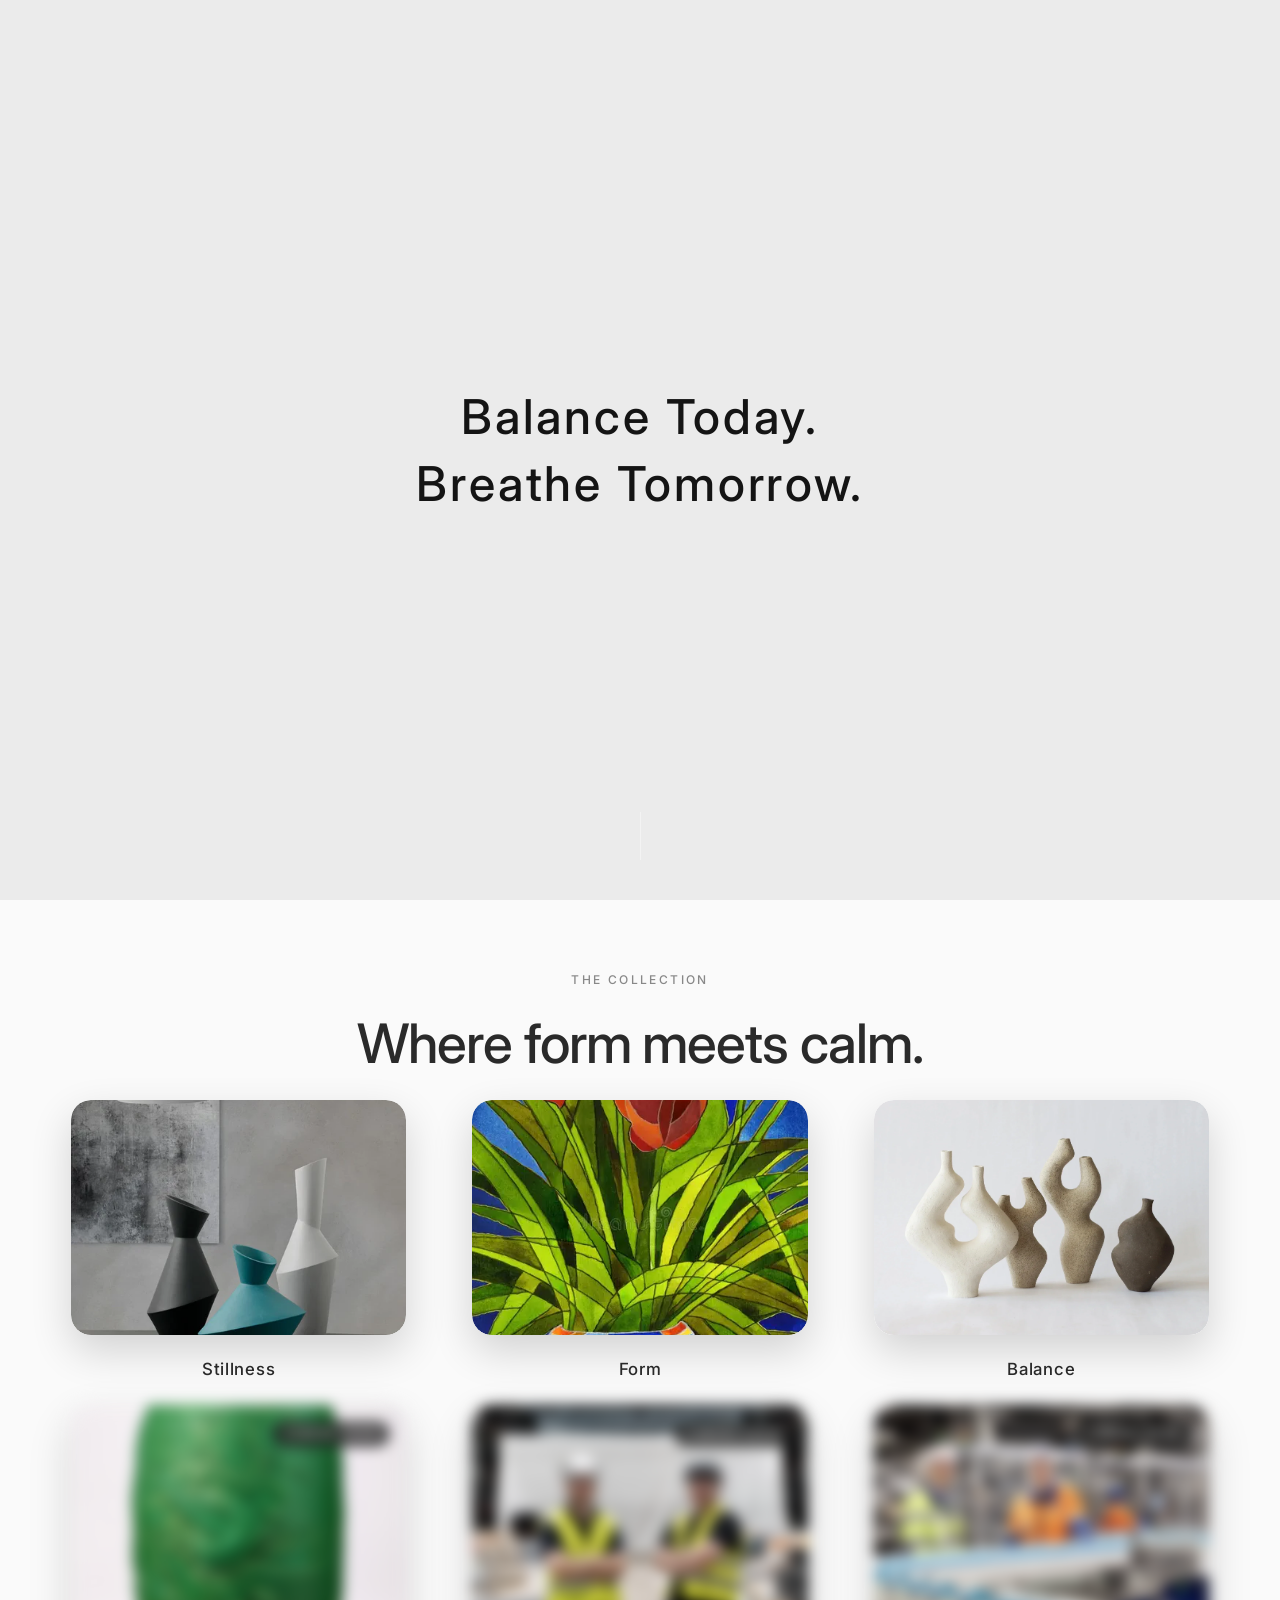
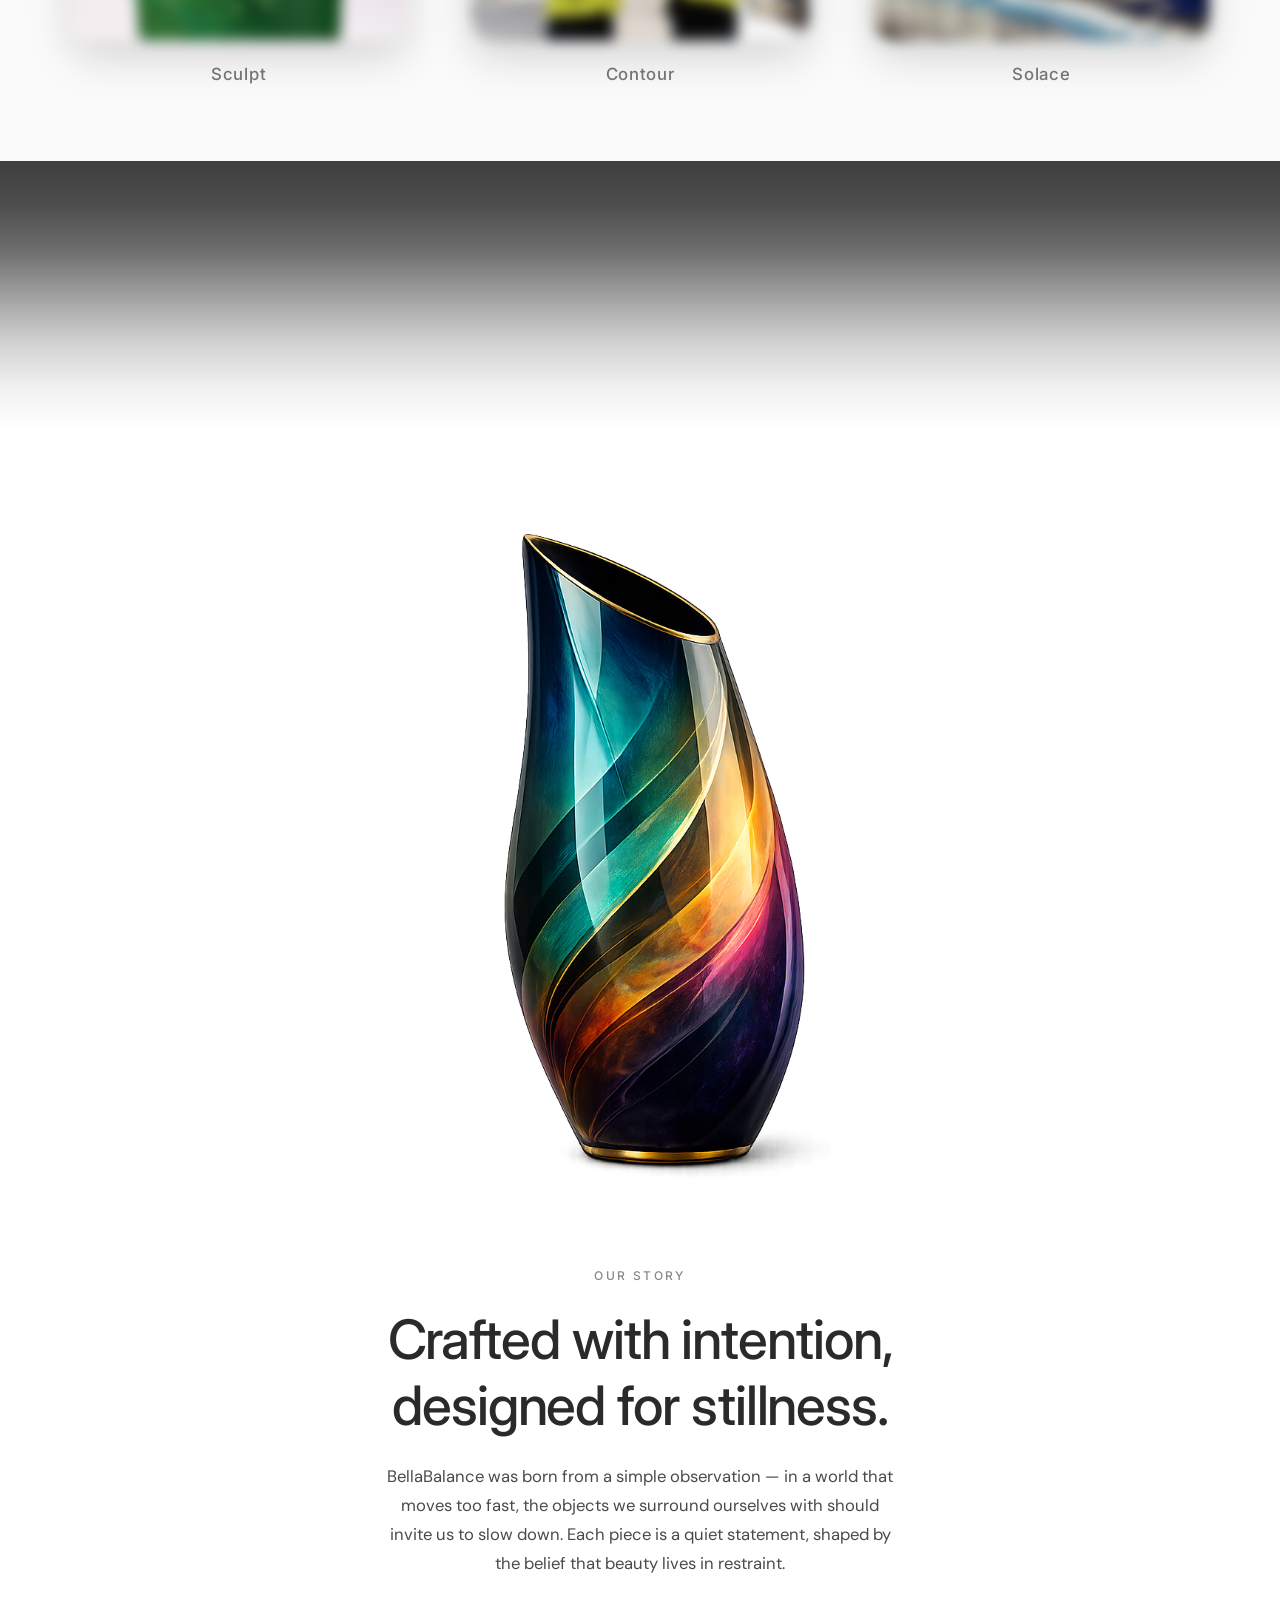
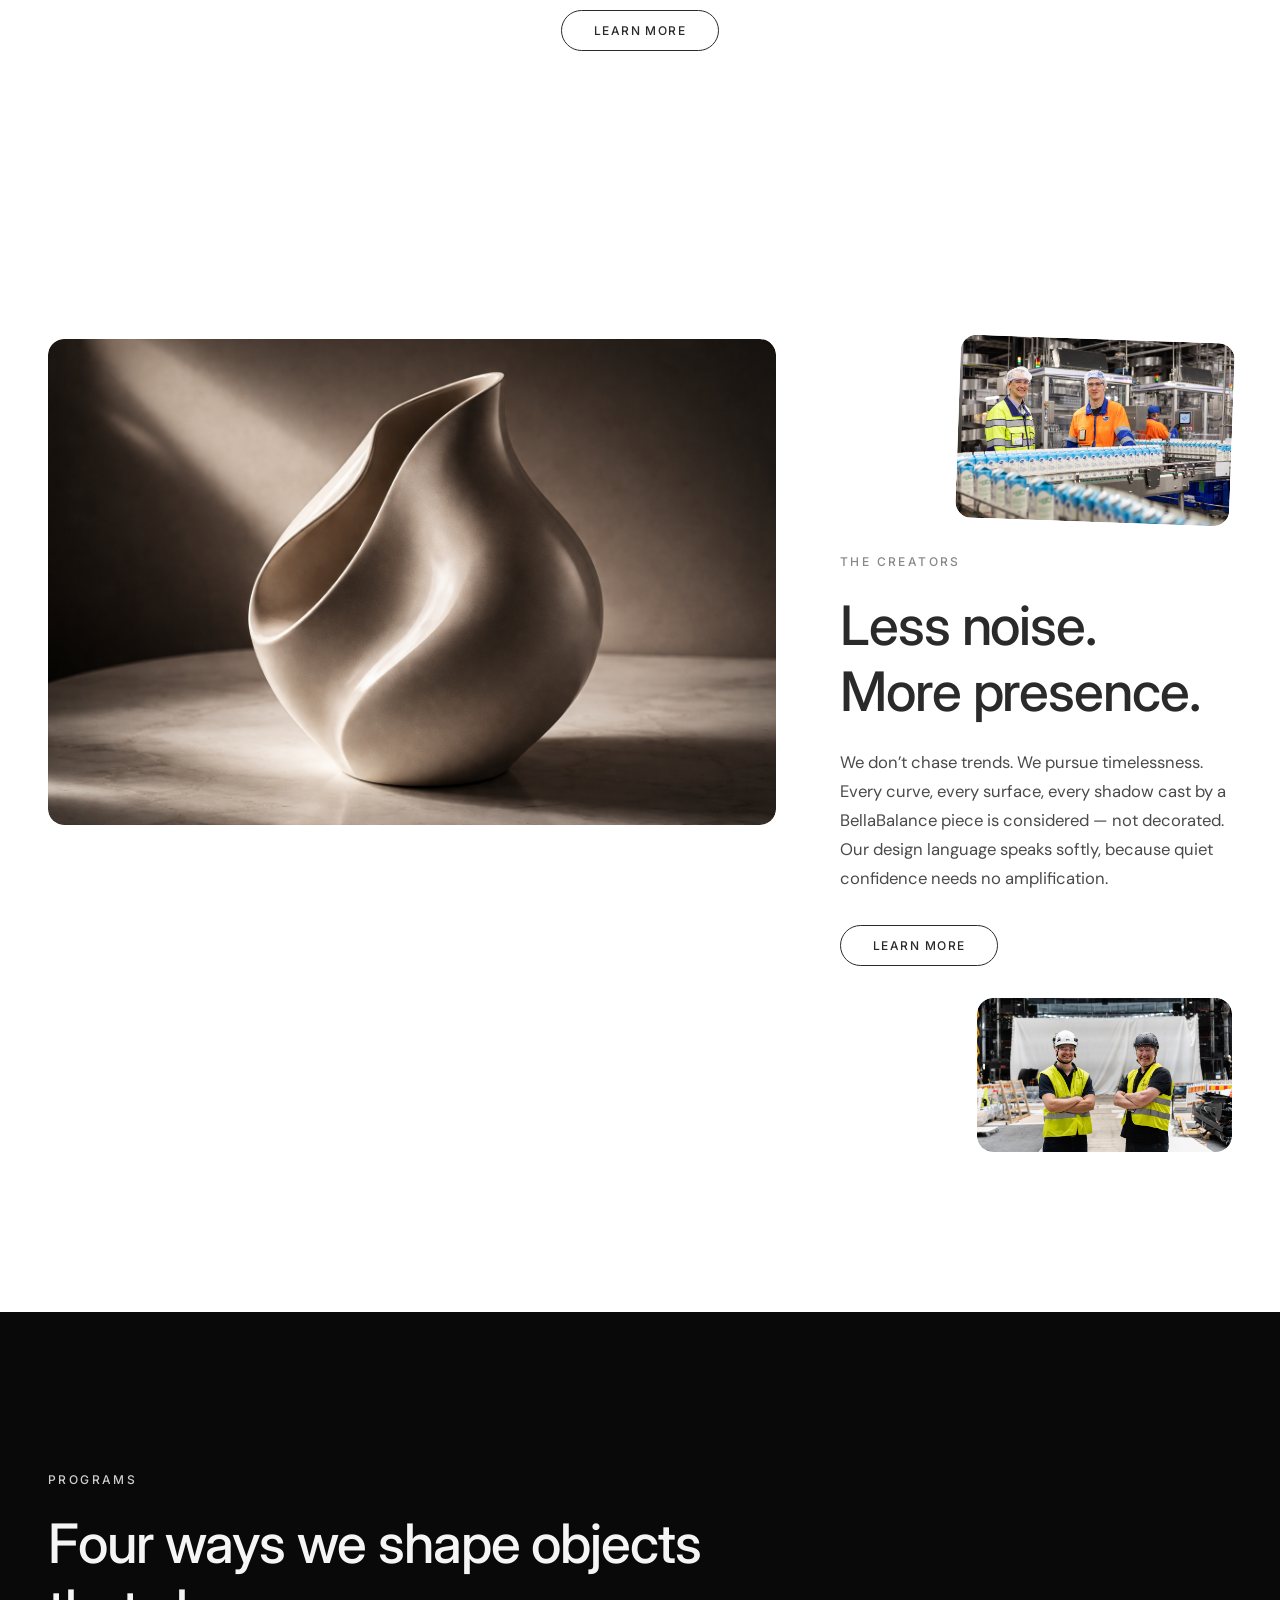
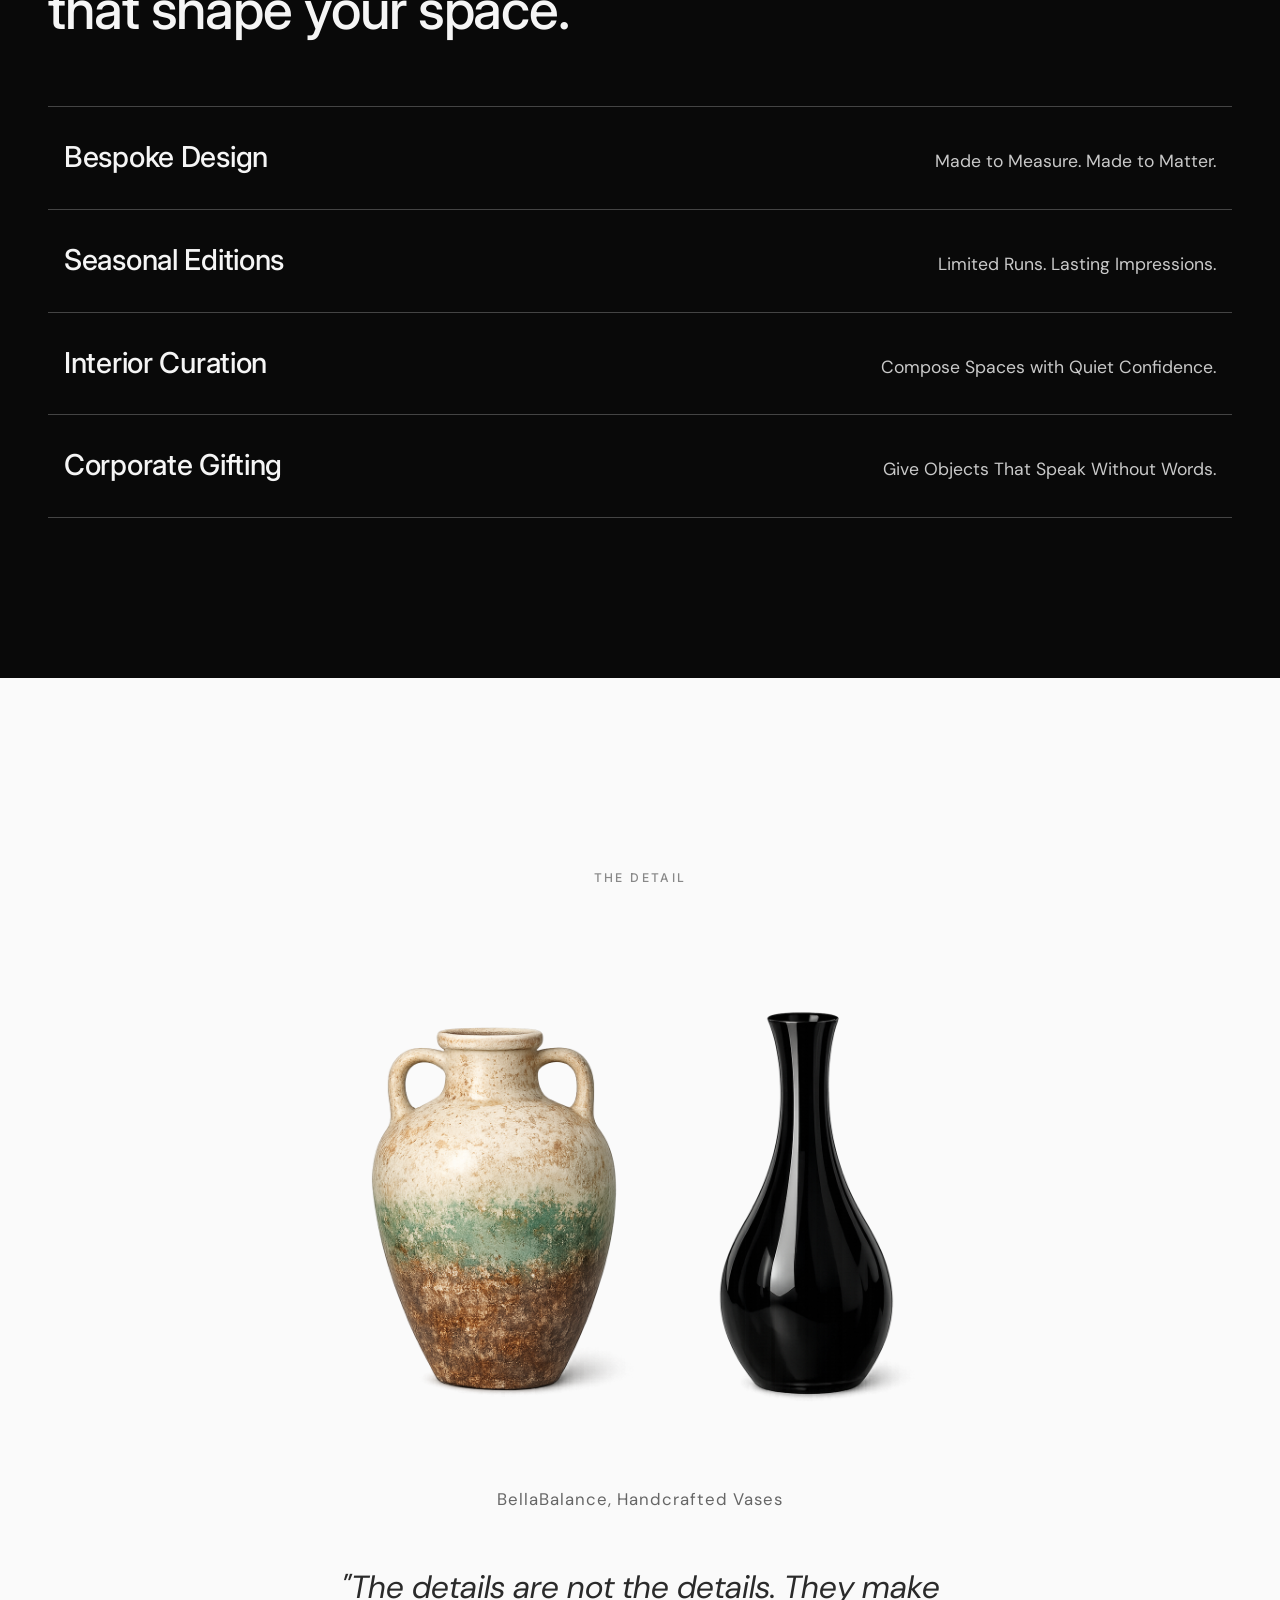
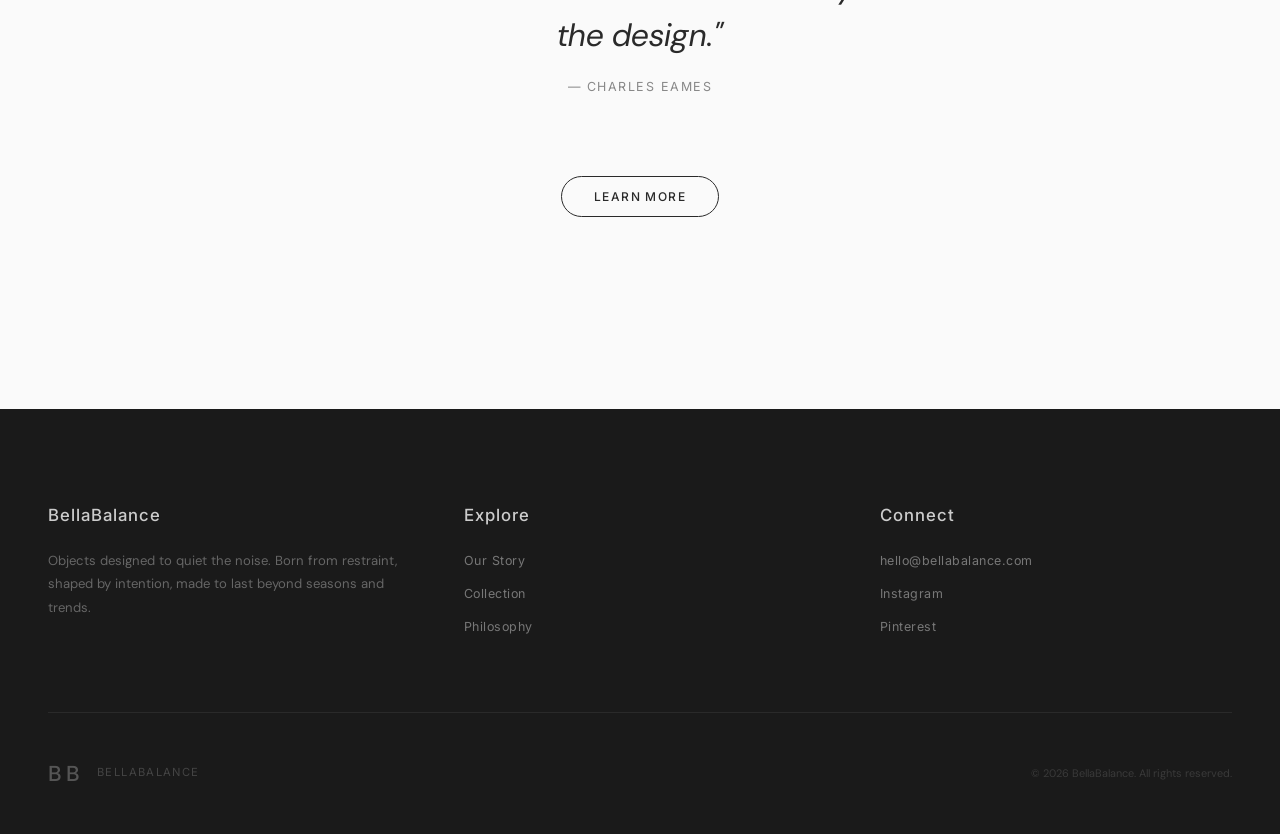
==== commit beb14d00: "feat: new features" ====
--- a/index.html
+++ b/index.html
@@ -7,7 +7,7 @@
   <link rel="stylesheet" href="style.css">
   <link rel="preconnect" href="https://fonts.googleapis.com">
   <link rel="preconnect" href="https://fonts.gstatic.com" crossorigin>
-  <link href="https://fonts.googleapis.com/css2?family=Cormorant+Garamond:ital,wght@0,300;0,400;0,500;1,300;1,400&family=Inter:wght@300;400;500&display=swap" rel="stylesheet">
+  <link href="https://fonts.googleapis.com/css2?family=DM+Sans:ital,wght@0,400;0,500;1,400;1,500&family=Inter:wght@400;500;600&display=swap" rel="stylesheet">
 </head>
 <body>
 
@@ -36,6 +36,55 @@
     </div>
   </section>
 
+  <!-- Collection Section -->
+  <section class="section collection-section" id="collection">
+    <div class="section-inner">
+      <span class="section-label reveal">The Collection</span>
+      <h2 class="reveal reveal-delay-1">Where form meets calm.</h2>
+      <div class="collection-grid">
+        <article class="collection-item reveal">
+          <div class="collection-card">
+            <img src="photos/image1.png" alt="Stillness vase" loading="lazy">
+          </div>
+          <p class="collection-label">Stillness</p>
+        </article>
+        <article class="collection-item reveal reveal-delay-1">
+          <div class="collection-card">
+            <img src="photos/image2.png" alt="Form vase" loading="lazy">
+          </div>
+          <p class="collection-label">Form</p>
+        </article>
+        <article class="collection-item reveal reveal-delay-2">
+          <div class="collection-card">
+            <img src="photos/image3.png" alt="Balance vase" loading="lazy">
+          </div>
+          <p class="collection-label">Balance</p>
+        </article>
+        <article class="collection-item coming-soon reveal">
+          <div class="collection-card">
+            <img src="photos/image4.png" alt="Sculptural vase coming soon" loading="lazy">
+            <span class="collection-badge">Coming soon</span>
+          </div>
+          <p class="collection-label">Sculpt</p>
+        </article>
+        <article class="collection-item coming-soon reveal reveal-delay-1">
+          <div class="collection-card">
+            <img src="photos/image5.png" alt="Contour vase coming soon" loading="lazy">
+            <span class="collection-badge">Coming soon</span>
+          </div>
+          <p class="collection-label">Contour</p>
+        </article>
+        <article class="collection-item coming-soon reveal reveal-delay-2">
+          <div class="collection-card">
+            <img src="photos/image6.png" alt="Solace vase coming soon" loading="lazy">
+            <span class="collection-badge">Coming soon</span>
+          </div>
+          <p class="collection-label">Solace</p>
+        </article>
+      </div>
+    </div>
+  </section>
+
   <!-- Gradient Transition -->
   <div class="gradient-transition"></div>
 
@@ -53,35 +102,6 @@
           <a href="story.html" class="btn-learn reveal reveal-delay-3">Learn more</a>
         </div>
       </div>
-    </div>
-  </section>
-
-  <!-- Collection Section -->
-  <section class="section collection-section" id="collection">
-    <div class="section-inner">
-      <span class="section-label reveal">The Collection</span>
-      <h2 class="reveal reveal-delay-1">Where form meets calm.</h2>
-      <div class="carousel" id="carousel">
-        <div class="carousel-item pos-left" data-index="0" data-label="Stillness" data-desc="Embrace the quiet moments">
-          <div class="carousel-card">
-            <img src="photos/image1.png" alt="Stillness" >
-          </div>
-          <p class="carousel-label">Stillness</p>
-        </div>
-        <div class="carousel-item pos-center active" data-index="1" data-label="Form" data-desc="Where shape finds meaning">
-          <div class="carousel-card">
-            <img src="photos/image2.png" alt="Form">
-          </div>
-          <p class="carousel-label">Form</p>
-        </div>
-        <div class="carousel-item pos-right" data-index="2" data-label="Balance" data-desc="Harmony in every curve">
-          <div class="carousel-card">
-            <img src="photos/image3.png" alt="Balance">
-          </div>
-          <p class="carousel-label">Balance</p>
-        </div>
-      </div>
-      <p class="carousel-desc" id="carouselDesc">Where shape finds meaning</p>
     </div>
   </section>
 
@@ -114,7 +134,11 @@
 
   <!-- Programs Section -->
   <section class="section programs-section">
-    <div class="section-inner">
+    <video autoplay muted loop playsinline class="programs-video" aria-hidden="true">
+      <source src="videos/videoplayback.mp4" type="video/mp4">
+    </video>
+    <div class="programs-overlay"></div>
+    <div class="section-inner programs-content">
       <span class="section-label reveal">Programs</span>
       <h2 class="reveal reveal-delay-1">Four ways we shape objects<br>that shape your space.</h2>
       <div class="programs-list">
--- a/style.css
+++ b/style.css
@@ -10,9 +10,14 @@
   font-size: 16px;
 }
 
+:root {
+  --font-primary: 'Inter', sans-serif;
+  --font-secondary: 'DM Sans', sans-serif;
+}
+
 body {
-  font-family: 'Inter', sans-serif;
-  font-weight: 300;
+  font-family: var(--font-secondary);
+  font-weight: 400;
   color: #3a3a3a;
   background: #ffffff;
   overflow-x: hidden;
@@ -34,8 +39,8 @@
 
 /* ========== TYPOGRAPHY ========== */
 h2 {
-  font-family: 'Cormorant Garamond', serif;
-  font-weight: 400;
+  font-family: var(--font-primary);
+  font-weight: 500;
   font-size: clamp(2rem, 4.5vw, 3.4rem);
   line-height: 1.2;
   color: #2a2a2a;
@@ -43,7 +48,17 @@
   letter-spacing: -0.02em;
 }
 
+h1,
+h3,
+h4,
+h5,
+h6 {
+  font-family: var(--font-primary);
+  font-weight: 500;
+}
+
 p {
+  font-family: var(--font-secondary);
   font-size: clamp(1rem, 1.3vw, 1.12rem);
   line-height: 1.75;
   color: #4a4a4a;
@@ -52,6 +67,7 @@
 
 .section-label {
   display: block;
+  font-family: var(--font-primary);
   font-size: 0.75rem;
   letter-spacing: 0.2em;
   text-transform: uppercase;
@@ -74,10 +90,8 @@
   opacity: 0;
   transform: translateY(-20px);
   pointer-events: none;
-  background: rgba(255, 255, 255, 0.25);
-  backdrop-filter: blur(30px) saturate(180%);
-  -webkit-backdrop-filter: blur(30px) saturate(180%);
-  border-bottom: 1px solid rgba(255, 255, 255, 0.12);
+  background: rgba(255, 255, 255, 0.96);
+  border-bottom: 1px solid rgba(0, 0, 0, 0.08);
   transition: opacity 0.6s ease, transform 0.6s ease;
 }
 
@@ -88,8 +102,8 @@
 }
 
 .nav-logo {
-  font-family: 'Cormorant Garamond', serif;
-  font-weight: 400;
+  font-family: var(--font-primary);
+  font-weight: 500;
   font-size: 1.2rem;
   letter-spacing: 0.15em;
   color: #2a2a2a;
@@ -101,6 +115,7 @@
 }
 
 .nav-links a {
+  font-family: var(--font-primary);
   font-size: 0.76rem;
   letter-spacing: 0.15em;
   text-transform: uppercase;
@@ -151,7 +166,7 @@
 }
 
 .hero-tagline {
-  font-family: 'Cormorant Garamond', serif;
+  font-family: var(--font-primary);
   font-weight: 500;
   font-size: clamp(1.6rem, 3.8vw, 3rem);
   color: #ffffff;
@@ -289,6 +304,7 @@
   background: #fafafa;
   text-align: center;
   overflow: hidden;
+  padding: 4.5rem 3rem;
   transition: background-color 1s cubic-bezier(0.4, 0, 0.2, 1);
 }
 
@@ -297,7 +313,7 @@
 }
 
 .collection-section h2 {
-  margin-bottom: 4rem;
+  margin-bottom: 1.5rem;
   transition: color 1s cubic-bezier(0.4, 0, 0.2, 1);
 }
 
@@ -313,106 +329,88 @@
   color: #666;
 }
 
-.carousel {
-  position: relative;
-  width: 100%;
-  height: 560px;
-  padding: 2rem 0 1rem;
-}
-
-.carousel-item {
-  position: absolute;
+.collection-grid {
+  margin-top: 1.25rem;
+  display: grid;
+  grid-template-columns: repeat(3, minmax(0, 1fr));
+  gap: 1.25rem;
+}
+
+.collection-item {
   display: flex;
   flex-direction: column;
   align-items: center;
-  cursor: pointer;
-  transition: left 0.9s cubic-bezier(0.25, 0.46, 0.45, 0.94),
-              transform 0.9s cubic-bezier(0.25, 0.46, 0.45, 0.94),
-              opacity 0.9s cubic-bezier(0.25, 0.46, 0.45, 0.94);
-}
-
-/* Slot positions */
-.carousel-item.pos-left {
-  left: 5%;
-  transform: scale(0.85);
-}
-
-.carousel-item.pos-center {
-  left: 50%;
-  transform: translateX(-50%) scale(1);
-}
-
-.carousel-item.pos-right {
-  left: 95%;
-  transform: translateX(-100%) scale(0.85);
-}
-
-.carousel-item:not(.active):hover {
-  transform: scale(0.78);
-}
-
-.carousel-item.pos-right:not(.active):hover {
-  transform: translateX(-100%) scale(0.78);
-}
-
-.carousel-item.active {
-  cursor: default;
-  z-index: 2;
-}
-
-.carousel-card {
-  width: 340px;
-  height: 460px;
+}
+
+.collection-card {
+  position: relative;
+  width: 88%;
+  aspect-ratio: 4 / 5;
+  max-height: 235px;
   border-radius: 20px;
   overflow: hidden;
-  filter: blur(14px);
-  opacity: 0.6;
-  transition: filter 1s cubic-bezier(0.25, 0.46, 0.45, 0.94),
-              opacity 0.9s cubic-bezier(0.25, 0.46, 0.45, 0.94),
-              box-shadow 1s ease;
-}
-
-.carousel-item.active .carousel-card {
-  filter: blur(0);
-  opacity: 1;
-  box-shadow: 0 20px 60px rgba(0, 0, 0, 0.25), 0 0 80px rgba(255, 255, 255, 0.06);
-}
-
-.carousel-card video,
-.carousel-card img {
+  transition: transform 0.4s cubic-bezier(0.25, 0.46, 0.45, 0.94),
+              filter 0.4s ease,
+              box-shadow 0.5s ease;
+  box-shadow: 0 16px 40px rgba(0, 0, 0, 0.16);
+}
+
+.collection-card img {
   width: 100%;
   height: 100%;
   object-fit: cover;
-  display: block;
-}
-
-.carousel-label {
-  margin-top: 1.5rem;
-  font-family: 'Cormorant Garamond', serif;
-  font-size: 1.15rem;
-  font-weight: 400;
+  border-radius: 20px;
+}
+
+.collection-item:hover .collection-card {
+  transform: scale(0.95);
+}
+
+.collection-label {
+  margin-top: 1.25rem;
+  font-family: var(--font-primary);
+  font-size: 1.05rem;
+  font-weight: 500;
   color: #2a2a2a;
   letter-spacing: 0.04em;
   max-width: none;
-  transition: opacity 0.4s ease, color 1s cubic-bezier(0.4, 0, 0.2, 1);
-}
-
-.collection-section.dark .carousel-label {
+  transition: color 1s cubic-bezier(0.4, 0, 0.2, 1), transform 0.4s ease;
+}
+
+.collection-item:hover .collection-label {
+  transform: scale(0.97);
+}
+
+.collection-item.coming-soon .collection-card {
+  filter: blur(7px) saturate(0.75);
+}
+
+.collection-item.coming-soon .collection-label {
+  color: #777;
+}
+
+.collection-badge {
+  position: absolute;
+  top: 1rem;
+  right: 1rem;
+  font-family: var(--font-primary);
+  font-size: 0.66rem;
+  font-weight: 600;
+  letter-spacing: 0.14em;
+  text-transform: uppercase;
+  color: #f3f3f3;
+  background: rgba(20, 20, 20, 0.78);
+  border: 1px solid rgba(255, 255, 255, 0.3);
+  padding: 0.35rem 0.65rem;
+  border-radius: 999px;
+}
+
+.collection-section.dark .collection-label {
   color: #e0e0e0;
 }
 
-.carousel-desc {
-  margin-top: 1rem;
-  font-size: 0.82rem;
-  color: #999;
-  letter-spacing: 0.02em;
-  max-width: none;
-  transition: opacity 0.5s ease, transform 0.5s ease, color 1s cubic-bezier(0.4, 0, 0.2, 1);
-  min-height: 1.5em;
-}
-
-.collection-section.dark .carousel-desc {
-  color: #666;
+.collection-section.dark .collection-item.coming-soon .collection-label {
+  color: #888;
 }
 
 /* ========== PHILOSOPHY SECTION ========== */
@@ -570,7 +568,7 @@
 }
 
 .detail-caption {
-  font-family: 'Cormorant Garamond', serif;
+  font-family: var(--font-secondary);
   font-size: 1.05rem;
   font-weight: 400;
   letter-spacing: 0.06em;
@@ -595,7 +593,7 @@
 }
 
 blockquote {
-  font-family: 'Cormorant Garamond', serif;
+  font-family: var(--font-secondary);
   font-style: italic;
   font-weight: 400;
   font-size: clamp(1.4rem, 2.8vw, 2rem);
@@ -605,7 +603,7 @@
 }
 
 cite {
-  font-family: 'Inter', sans-serif;
+  font-family: var(--font-primary);
   font-style: normal;
   font-size: 0.78rem;
   letter-spacing: 0.12em;
@@ -617,9 +615,9 @@
 .btn-learn {
   display: inline-block;
   margin-top: 2rem;
-  font-family: 'Inter', sans-serif;
+  font-family: var(--font-primary);
   font-size: 0.75rem;
-  font-weight: 400;
+  font-weight: 500;
   letter-spacing: 0.12em;
   text-transform: uppercase;
   color: #2a2a2a;
@@ -636,7 +634,39 @@
 
 /* ========== PROGRAMS SECTION ========== */
 .programs-section {
-  background: #ffffff;
+  position: relative;
+  overflow: hidden;
+  isolation: isolate;
+  background: #111;
+}
+
+.programs-video {
+  position: absolute;
+  inset: 0;
+  width: 100%;
+  height: 100%;
+  object-fit: cover;
+  z-index: -2;
+}
+
+.programs-overlay {
+  position: absolute;
+  inset: 0;
+  background: rgba(0, 0, 0, 0.45);
+  z-index: -1;
+}
+
+.programs-content {
+  position: relative;
+}
+
+.programs-section .section-label {
+  color: rgba(255, 255, 255, 0.8);
+}
+
+.programs-section h2,
+.programs-section .program-title {
+  color: #f5f5f5;
 }
 
 .programs-list {
@@ -648,12 +678,12 @@
   justify-content: space-between;
   align-items: baseline;
   padding: 2rem 1rem;
-  border-top: 1px solid #e0e0e0;
+  border-top: 1px solid rgba(255, 255, 255, 0.24);
   cursor: default;
 }
 
 .program-row:last-child {
-  border-bottom: 1px solid #e0e0e0;
+  border-bottom: 1px solid rgba(255, 255, 255, 0.24);
 }
 
 .program-row .program-title,
@@ -667,19 +697,19 @@
 }
 
 .program-title {
-  font-family: 'Cormorant Garamond', serif;
+  font-family: var(--font-primary);
+  font-weight: 500;
+  font-size: clamp(1.3rem, 2.5vw, 1.8rem);
+  color: #f5f5f5;
+  letter-spacing: -0.01em;
+}
+
+.program-desc {
+  font-family: var(--font-secondary);
+  font-style: normal;
   font-weight: 400;
-  font-size: clamp(1.3rem, 2.5vw, 1.8rem);
-  color: #2a2a2a;
-  letter-spacing: -0.01em;
-}
-
-.program-desc {
-  font-family: 'Cormorant Garamond', serif;
-  font-style: italic;
-  font-weight: 300;
   font-size: clamp(0.95rem, 1.5vw, 1.1rem);
-  color: #888;
+  color: rgba(255, 255, 255, 0.78);
   max-width: none;
 }
 
@@ -705,8 +735,8 @@
 }
 
 .footer-col h4 {
-  font-family: 'Cormorant Garamond', serif;
-  font-weight: 400;
+  font-family: var(--font-primary);
+  font-weight: 500;
   font-size: 1.05rem;
   color: #ccc;
   letter-spacing: 0.06em;
@@ -730,6 +760,7 @@
 }
 
 .footer-col ul li a {
+  font-family: var(--font-primary);
   font-size: 0.78rem;
   letter-spacing: 0.04em;
   color: #777;
@@ -753,14 +784,15 @@
 }
 
 .footer-bottom-logo {
-  font-family: 'Cormorant Garamond', serif;
-  font-weight: 400;
+  font-family: var(--font-primary);
+  font-weight: 500;
   font-size: 1.3rem;
   letter-spacing: 0.2em;
   color: #555;
 }
 
 .footer-bottom-name {
+  font-family: var(--font-primary);
   font-size: 0.7rem;
   letter-spacing: 0.12em;
   color: #444;
@@ -769,6 +801,7 @@
 }
 
 .footer-copy p {
+  font-family: var(--font-secondary);
   font-size: 0.68rem;
   color: #3a3a3a;
   max-width: none;
@@ -829,21 +862,9 @@
     margin-right: 0;
   }
 
-  .carousel {
-    height: 420px;
-  }
-
-  .carousel-card {
-    width: 240px;
-    height: 320px;
-  }
-
-  .carousel-item.pos-left {
-    left: 2%;
-  }
-
-  .carousel-item.pos-right {
-    left: 98%;
+  .collection-grid {
+    grid-template-columns: repeat(2, minmax(0, 1fr));
+    gap: 1.5rem;
   }
 
   .section {
@@ -889,20 +910,8 @@
     font-size: 1.6rem;
   }
 
-  .carousel {
-    height: 340px;
-  }
-
-  .carousel-card {
-    width: 180px;
-    height: 240px;
-  }
-
-  .carousel-item.pos-left {
-    left: 0%;
-  }
-
-  .carousel-item.pos-right {
-    left: 100%;
-  }
-}
+  .collection-grid {
+    grid-template-columns: 1fr;
+    gap: 1.25rem;
+  }
+}
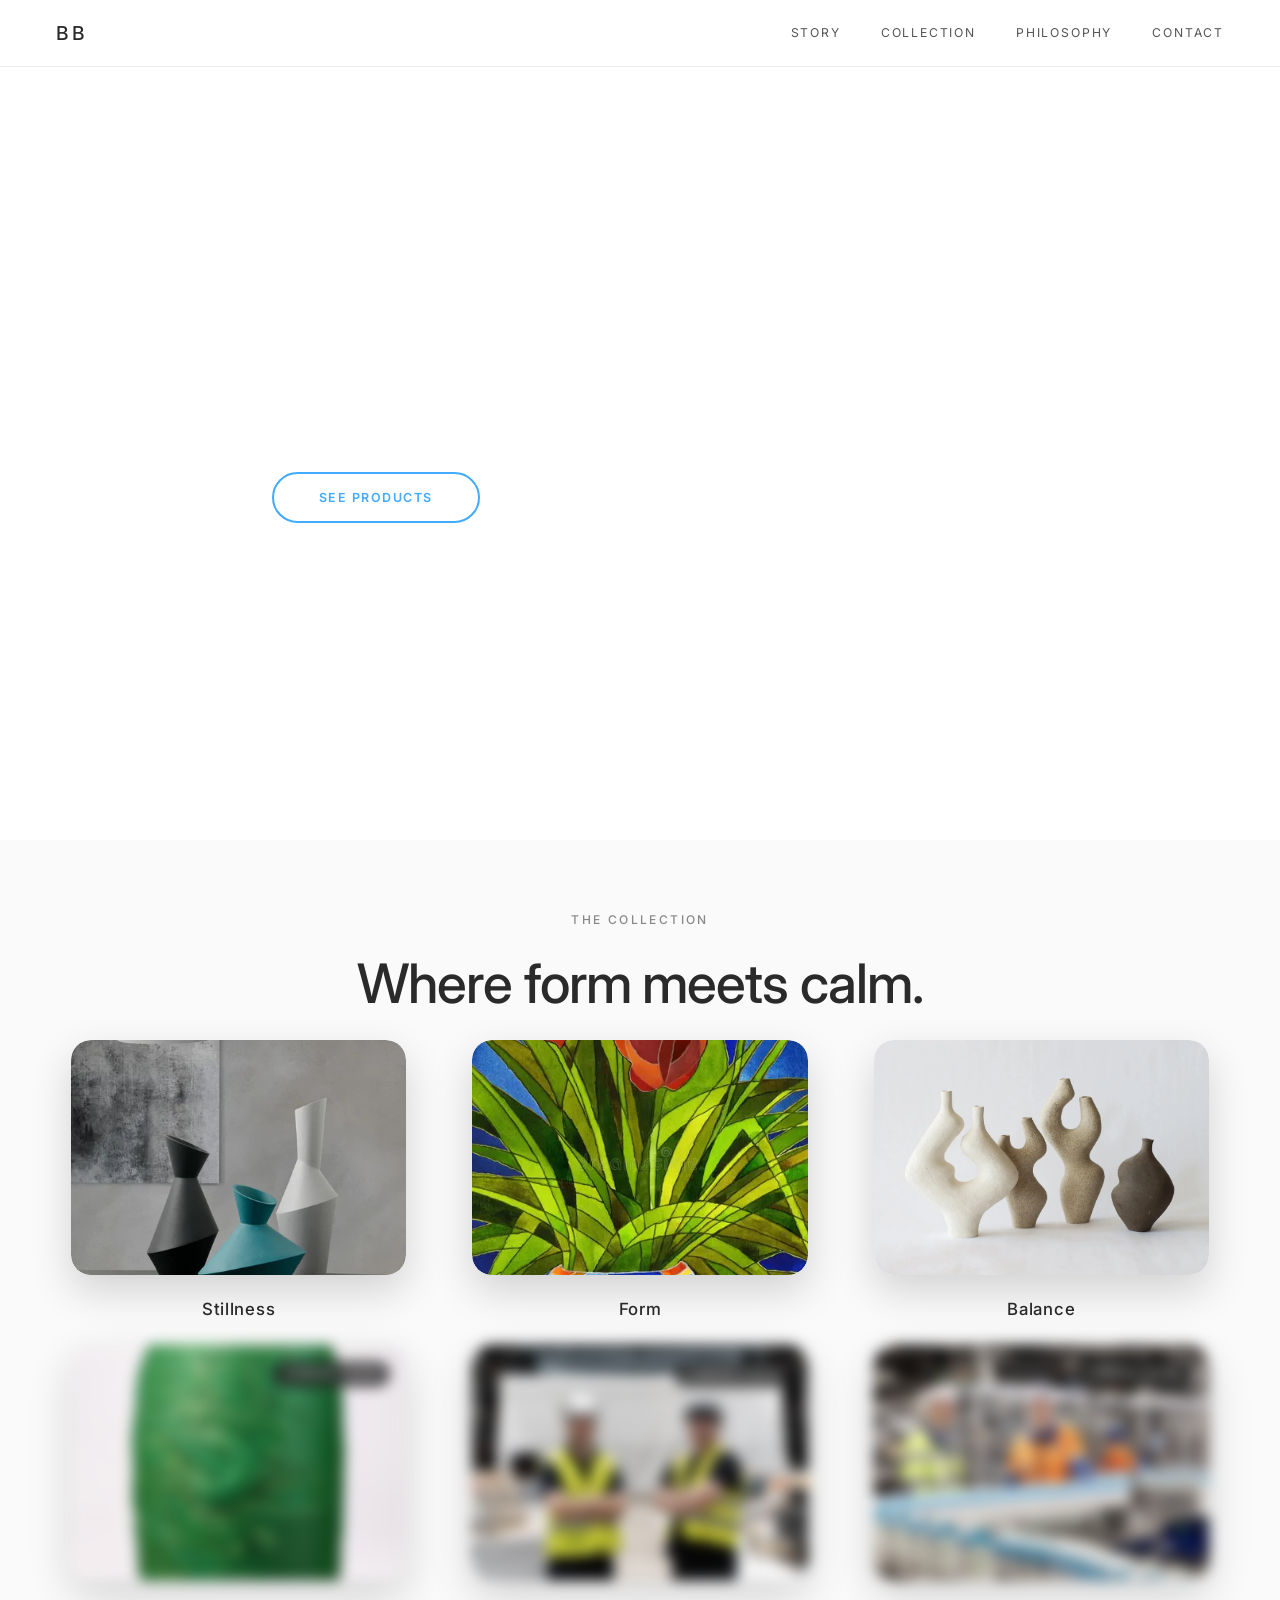
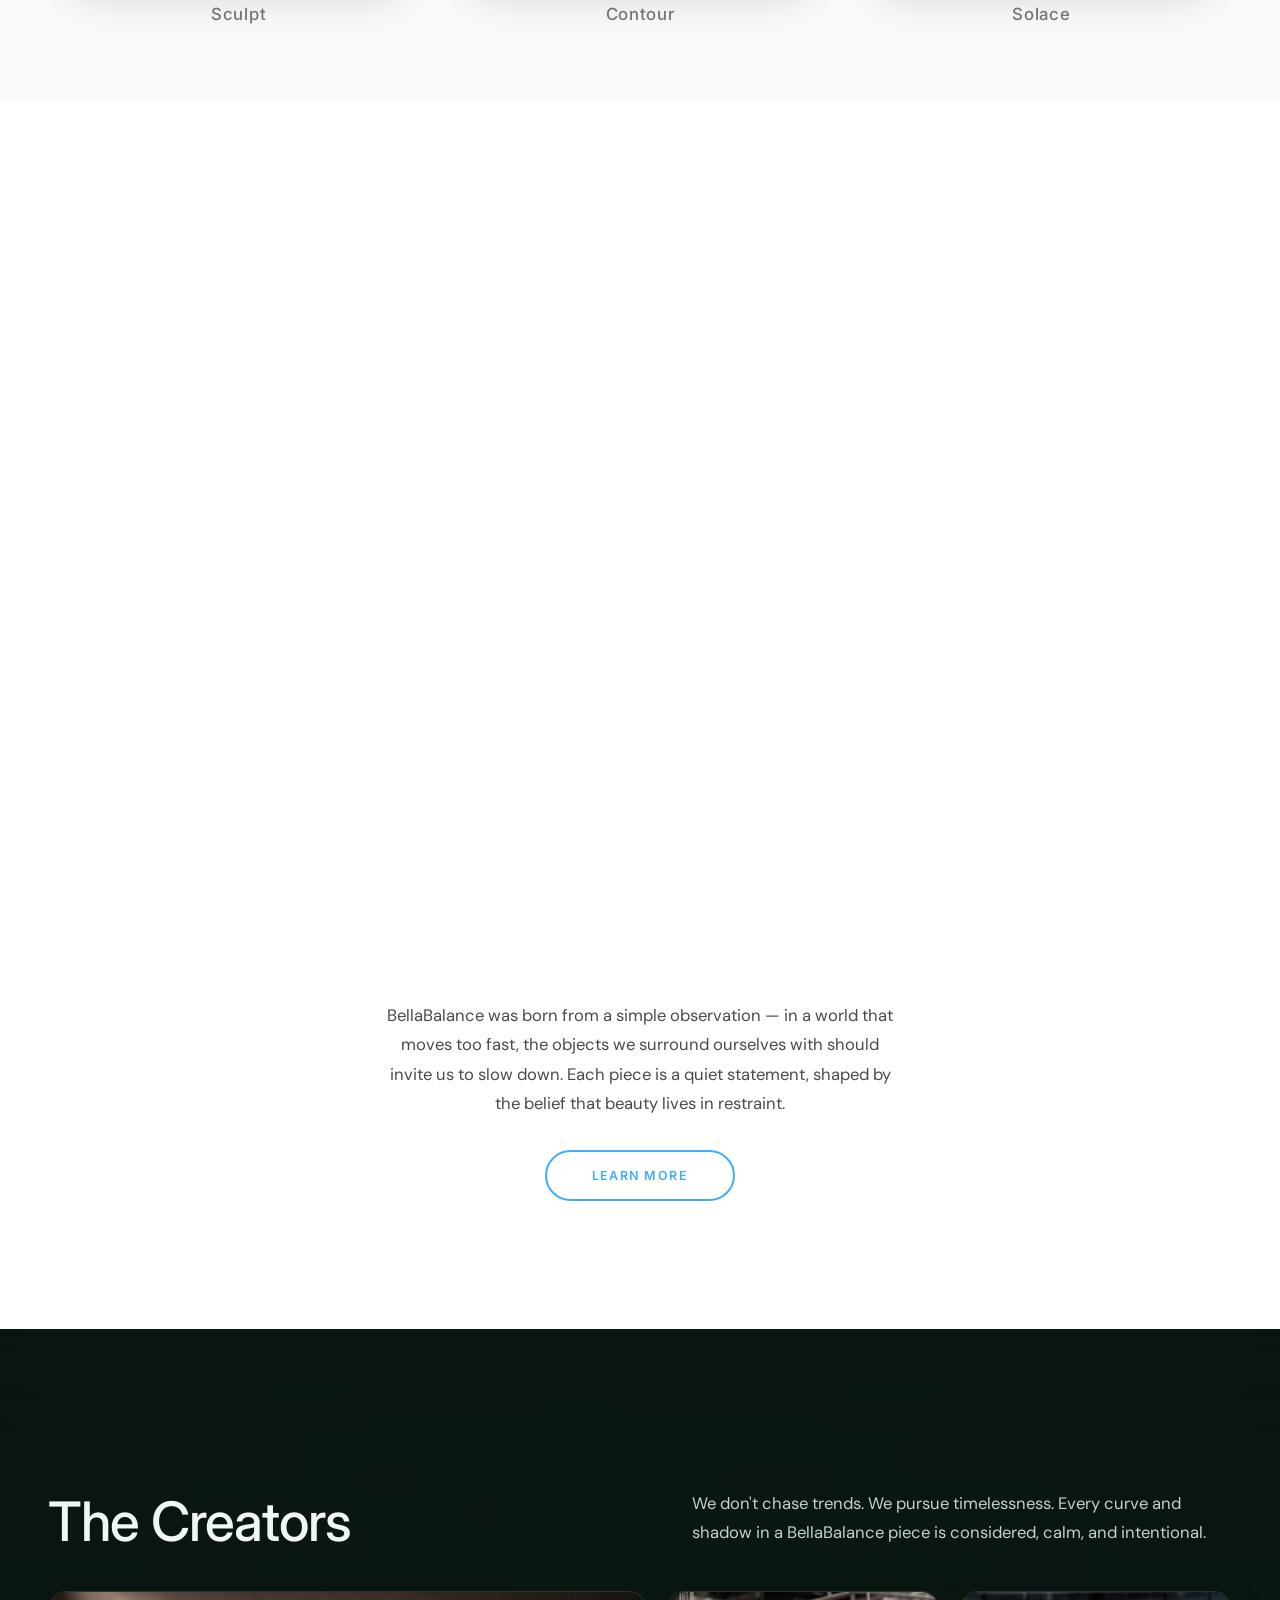
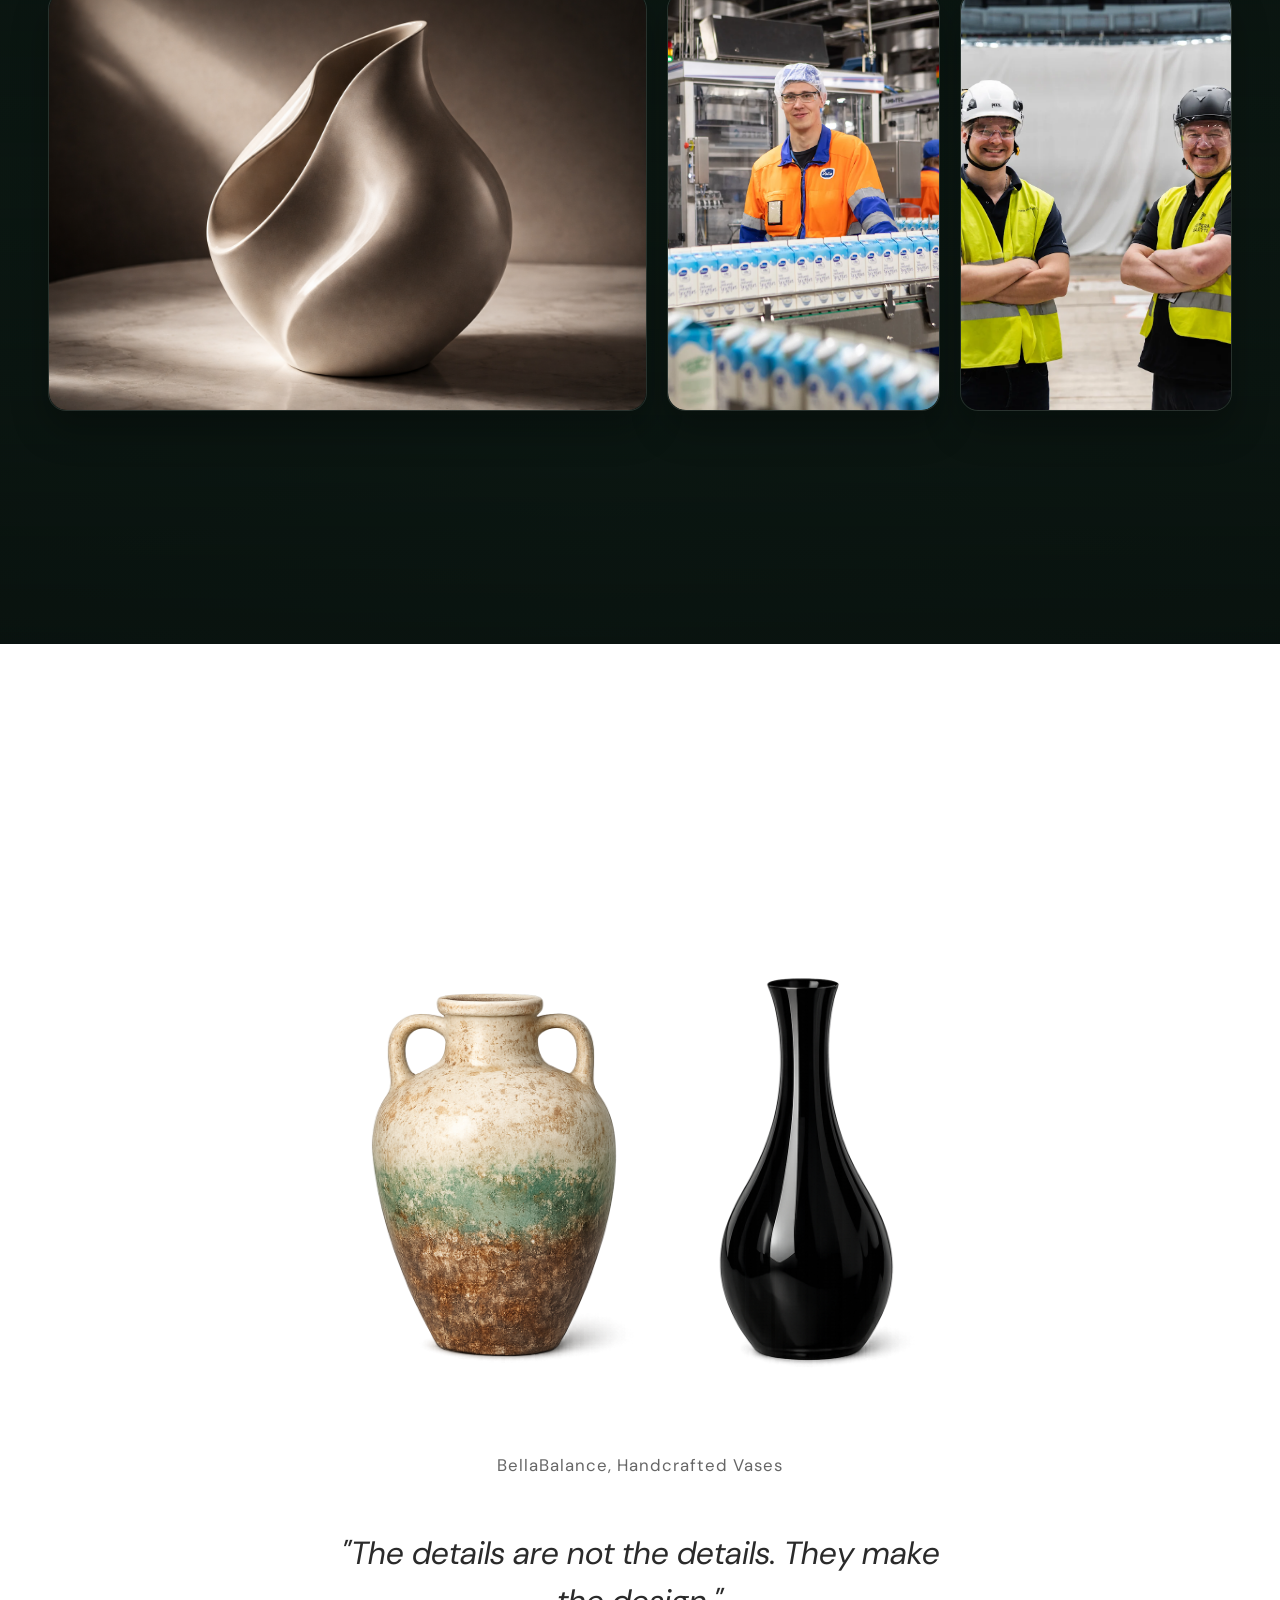
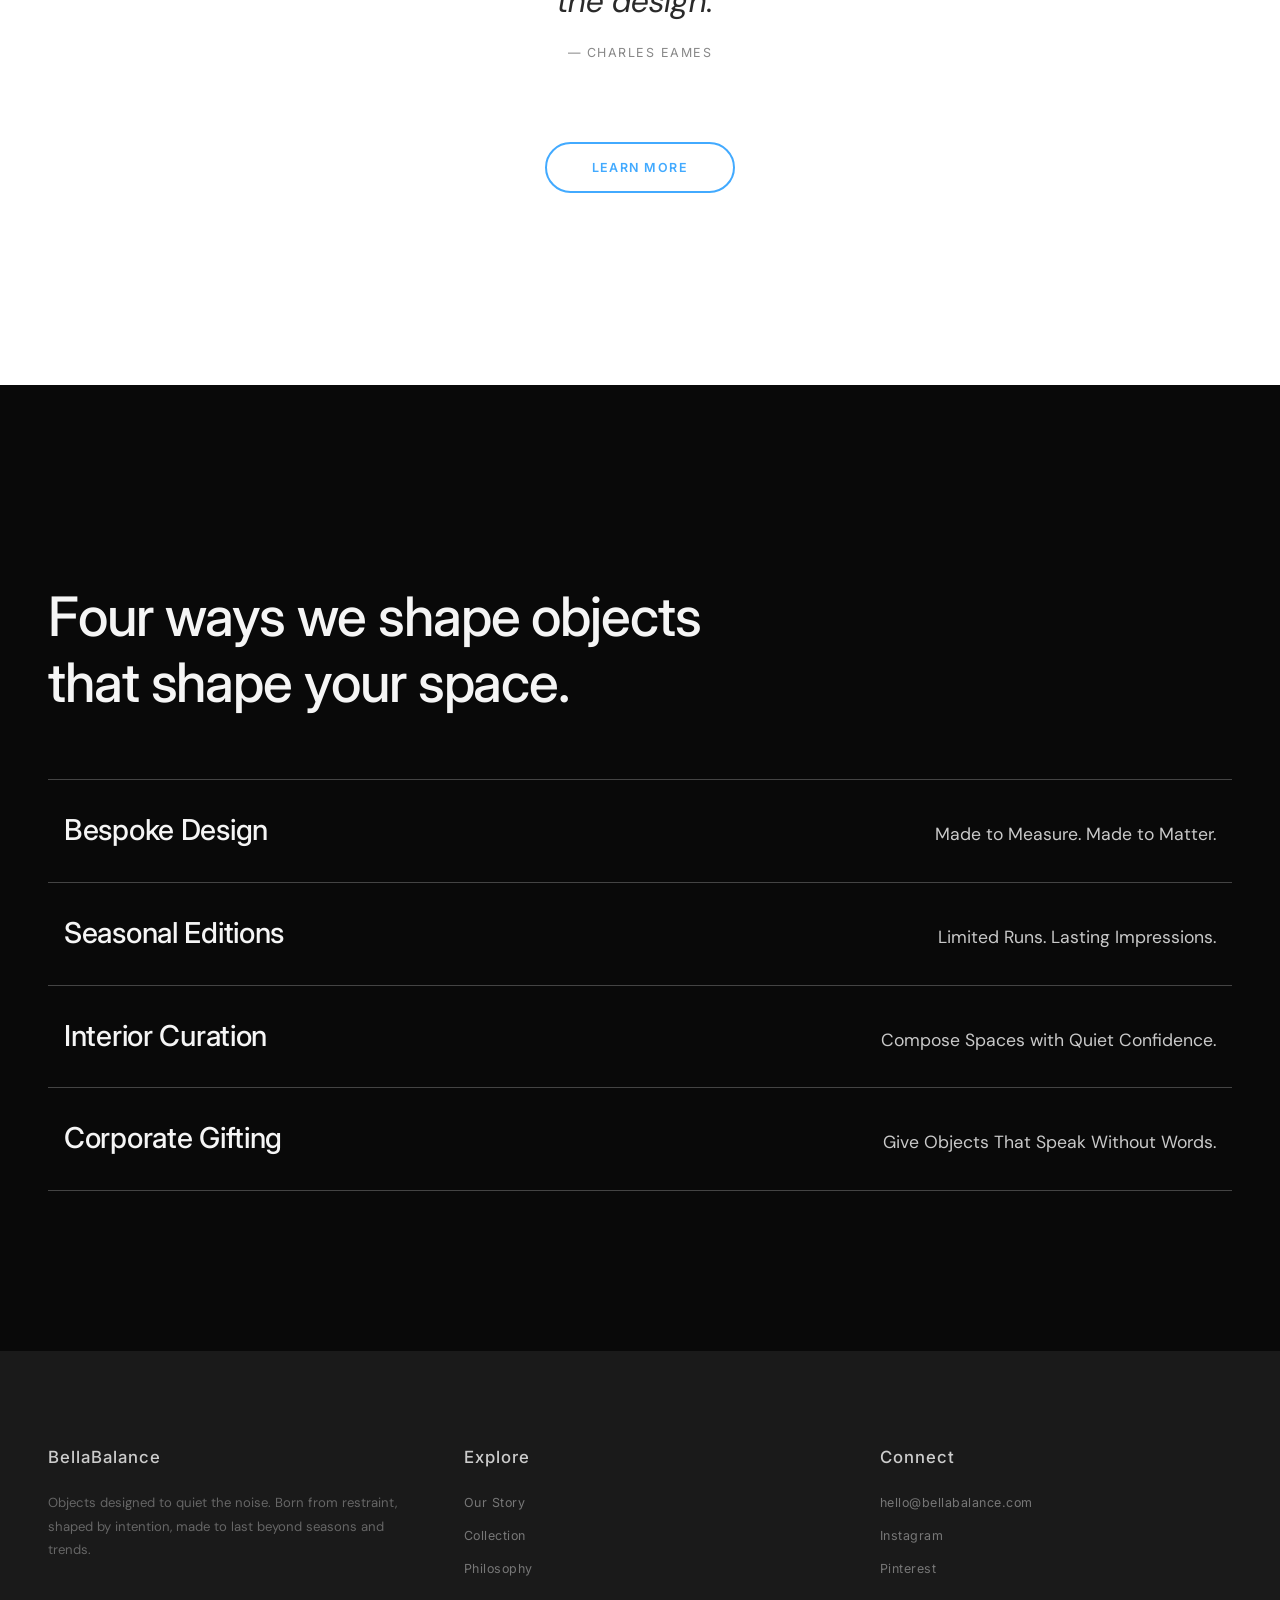
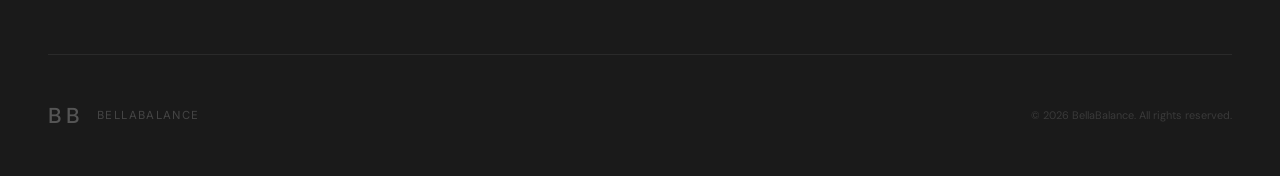
==== commit e6ac0cb4: "ui: added background videos" ====
--- a/index.html
+++ b/index.html
@@ -12,7 +12,7 @@
 <body>
 
   <!-- Navigation -->
-  <nav class="navbar" id="navbar">
+  <nav class="navbar visible" id="navbar">
     <div class="nav-logo">BB</div>
     <div class="nav-links">
       <a href="#story">Story</a>
@@ -24,15 +24,13 @@
 
   <!-- Hero Section -->
   <section class="hero" id="hero">
-    <video autoplay muted loop playsinline class="hero-video">
-      <source src="photos/20260310_2108_New Video_simple_compose_01kkcjcwtrexatnp4m07c4ezyb.mp4" type="video/mp4">
+    <video autoplay muted loop playsinline class="hero-video" id="heroVideo">
+      <source src="videos/5778-185369732.mp4" type="video/mp4">
     </video>
     <div class="hero-overlay"></div>
     <div class="hero-content">
       <p class="hero-tagline">Balance Today. Breathe Tomorrow.</p>
-    </div>
-    <div class="scroll-hint" id="scrollHint">
-      <div class="scroll-line"></div>
+      <a href="#collection" class="hero-cta">See products</a>
     </div>
   </section>
 
@@ -85,9 +83,6 @@
     </div>
   </section>
 
-  <!-- Gradient Transition -->
-  <div class="gradient-transition"></div>
-
   <!-- Story Section -->
   <section class="section story-section" id="story">
     <div class="section-inner">
@@ -105,31 +100,43 @@
     </div>
   </section>
 
-  <!-- Philosophy Section -->
-  <section class="section philosophy-section" id="philosophy">
+  <!-- Creators Section -->
+  <section class="section creators-section" id="philosophy">
+    <video autoplay muted loop playsinline class="creators-video" aria-hidden="true">
+      <source src="videos/background-video.mp4" type="video/mp4">
+    </video>
     <div class="section-inner">
-      <div class="philosophy-grid">
-        <div class="creators-visual">
-          <div class="philosophy-image">
-            <img src="photos/20260310_2131_Image Generation_simple_compose_01kkckq28sek98zscj6ra469p7.png" alt="BellaBalance vases" loading="lazy">
-          </div>
-        </div>
-        <div class="creators-visual">
-          <div class="creator-accent">
-            <img src="photos/image6.png" alt="Abstract detail" loading="lazy">
-          </div>
-          <div class="philosophy-text">
-            <span class="section-label reveal">The Creators</span>
-            <h2 class="reveal reveal-delay-1">Less noise.<br>More presence.</h2>
-            <p class="reveal reveal-delay-2">We don’t chase trends. We pursue timelessness. Every curve, every surface, every shadow cast by a BellaBalance piece is considered — not decorated. Our design language speaks softly, because quiet confidence needs no amplification.</p>
-          <a href="creators.html" class="btn-learn reveal reveal-delay-3">Learn more</a>
-          </div>
-          <div class="creator-photo">
-            <img src="photos/image5.png" alt="The creator" loading="lazy">
-          </div>
-        </div>
-      </div>
-    </div>
+      <div class="creators-head">
+        <h2 class="reveal">The Creators</h2>
+        <p class="reveal reveal-delay-1">We don't chase trends. We pursue timelessness. Every curve and shadow in a BellaBalance piece is considered, calm, and intentional.</p>
+      </div>
+      <div class="creators-gallery">
+        <figure class="creators-card creators-card-wide reveal">
+          <img src="photos/20260310_2131_Image Generation_simple_compose_01kkckq28sek98zscj6ra469p7.png" alt="BellaBalance creator mood" loading="lazy">
+        </figure>
+        <figure class="creators-card reveal reveal-delay-1">
+          <img src="photos/image6.png" alt="BellaBalance studio detail" loading="lazy">
+        </figure>
+        <figure class="creators-card reveal reveal-delay-2">
+          <img src="photos/image5.png" alt="BellaBalance creator portrait" loading="lazy">
+        </figure>
+      </div>
+      <a href="creators.html" class="btn-learn creators-link reveal reveal-delay-3">Learn more</a>
+    </div>
+  </section>
+
+  <!-- Detail Section -->
+  <section class="section detail-section" id="detail">
+    <div class="section-inner detail-inner">
+      <span class="section-label detail-label reveal">The Detail</span>
+      <div class="detail-image reveal reveal-delay-1">
+        <img src="photos/ChatGPT%20Image%2012.3.2026%20klo%2010.24.20.png" alt="BellaBalance vases" loading="lazy">
+      </div>
+      <p class="detail-caption reveal reveal-delay-2">BellaBalance, Handcrafted Vases</p>
+      <div class="detail-quote reveal reveal-delay-3">
+        <blockquote>"The details are not the details. They make the design."</blockquote>
+        <cite>— Charles Eames</cite>
+      </div>      <a href="detail.html" class="btn-learn reveal reveal-delay-3">Learn more</a>    </div>
   </section>
 
   <!-- Programs Section -->
@@ -162,20 +169,6 @@
     </div>
   </section>
 
-  <!-- Detail Section -->
-  <section class="section detail-section" id="detail">
-    <div class="section-inner detail-inner">
-      <span class="section-label detail-label reveal">The Detail</span>
-      <div class="detail-image reveal reveal-delay-1">
-        <img src="photos/ChatGPT%20Image%2012.3.2026%20klo%2010.24.20.png" alt="BellaBalance vases" loading="lazy">
-      </div>
-      <p class="detail-caption reveal reveal-delay-2">BellaBalance, Handcrafted Vases</p>
-      <div class="detail-quote reveal reveal-delay-3">
-        <blockquote>"The details are not the details. They make the design."</blockquote>
-        <cite>— Charles Eames</cite>
-      </div>      <a href="detail.html" class="btn-learn reveal reveal-delay-3">Learn more</a>    </div>
-  </section>
-
   <!-- Contact / Footer -->
   <footer class="footer" id="contact">
     <div class="footer-inner">
--- a/style.css
+++ b/style.css
@@ -13,6 +13,10 @@
 :root {
   --font-primary: 'Inter', sans-serif;
   --font-secondary: 'DM Sans', sans-serif;
+  --color-accent-blue: #3eb1f4;
+  --color-accent-blue-dark: #1e8fcd;
+  --color-dark-green: #1b3124;
+  --color-dark-green-soft: #274334;
 }
 
 body {
@@ -132,11 +136,11 @@
 .hero {
   position: relative;
   width: 100%;
-  height: 100vh;
+  height: calc(100vh - 60px);
   overflow: hidden;
   display: flex;
   align-items: center;
-  justify-content: center;
+  justify-content: flex-start;
 }
 
 .hero-video {
@@ -154,62 +158,62 @@
 .hero-overlay {
   position: absolute;
   inset: 0;
-  background: rgba(0, 0, 0, 0.08);
+  background: transparent;
   pointer-events: none;
 }
 
 .hero-content {
   position: relative;
   z-index: 2;
+  display: flex;
+  flex-direction: column;
+  align-items: center;
   text-align: center;
-  mix-blend-mode: difference;
+  margin-left: 3.5rem;
+  max-width: 640px;
+  width: calc(100% - 7rem);
 }
 
 .hero-tagline {
   font-family: var(--font-primary);
-  font-weight: 500;
-  font-size: clamp(1.6rem, 3.8vw, 3rem);
+  font-weight: 600;
+  font-size: clamp(1.8rem, 4.2vw, 3.6rem);
   color: #ffffff;
-  letter-spacing: 0.06em;
-  line-height: 1.4;
+  letter-spacing: 0.02em;
+  line-height: 1.2;
+  max-width: 640px;
   opacity: 0;
   animation: fadeInUp 1.4s ease 0.5s forwards;
 }
 
-/* Scroll Hint */
-.scroll-hint {
-  position: absolute;
-  bottom: 2.5rem;
-  left: 50%;
-  transform: translateX(-50%);
-  z-index: 2;
+.hero-cta {
+  display: inline-flex;
+  align-items: center;
+  justify-content: center;
+  margin-top: 1.6rem;
+  margin-left: auto;
+  margin-right: auto;
+  padding: 1.02rem 2.8rem;
+  border-radius: 999px;
+  background: #ffffff;
+  color: rgb(66, 170, 255);
+  font-family: var(--font-primary);
+  font-size: 0.78rem;
+  font-weight: 600;
+  text-transform: uppercase;
+  letter-spacing: 0.12em;
+  border: 2px solid rgb(66, 170, 255);
+  box-shadow: none;
   opacity: 0;
-  animation: fadeInUp 1.4s ease 1.5s forwards;
-}
-
-.scroll-line {
-  width: 1px;
-  height: 48px;
-  background: rgba(255, 255, 255, 0.4);
-  position: relative;
-  overflow: hidden;
-}
-
-.scroll-line::after {
-  content: '';
-  position: absolute;
-  top: -100%;
-  left: 0;
-  width: 100%;
-  height: 100%;
-  background: rgba(255, 255, 255, 0.9);
-  animation: scrollDown 2s ease infinite;
-}
-
-/* ========== GRADIENT TRANSITION ========== */
-.gradient-transition {
-  height: 30vh;
-  background: linear-gradient(to bottom, #3f3f3f, #4e4e4e, #6e6e6e, #a0a0a0, #d0d0d0, #f0f0f0, #ffffff);
+  transform: translateY(16px);
+  animation: fadeInUp 1.2s ease 0.95s forwards;
+  transition: transform 0.28s ease, background-color 0.28s ease, color 0.28s ease;
+}
+
+.hero-cta:hover {
+  transform: translateY(-2px);
+  background: rgb(66, 170, 255);
+  color: #ffffff;
 }
 
 /* ========== SECTIONS ========== */
@@ -274,7 +278,7 @@
   transition: opacity 0.8s ease 0.2s, transform 0.8s ease 0.2s;
   overflow: hidden;
   border-radius: 16px;
-  width: 100%;
+  width: min(90%, 940px);
 }
 
 .story-image.in-view {
@@ -285,7 +289,7 @@
 .story-image img {
   width: 100%;
   height: auto;
-  min-height: 70vh;
+  min-height: 54vh;
   object-fit: cover;
   border-radius: 16px;
   transition: transform 0.6s ease;
@@ -297,6 +301,19 @@
 
 .story-text .btn-learn {
   align-self: center;
+  color: rgb(66, 170, 255);
+  border: 2px solid rgb(66, 170, 255);
+  background: #ffffff;
+  border-radius: 999px;
+  padding: 1.02rem 2.8rem;
+  font-size: 0.78rem;
+  font-weight: 600;
+  letter-spacing: 0.12em;
+}
+
+.story-text .btn-learn:hover {
+  background: rgb(66, 170, 255);
+  color: #ffffff;
 }
 
 /* ========== COLLECTION SECTION ========== */
@@ -413,121 +430,110 @@
   color: #888;
 }
 
-/* ========== PHILOSOPHY SECTION ========== */
-.philosophy-section {
+/* ========== CREATORS SECTION ========== */
+.creators-section {
+  position: relative;
+  overflow: hidden;
+  background: #0f1f18;
+}
+
+.creators-section::before {
+  content: '';
+  position: absolute;
+  inset: 0;
+  pointer-events: none;
+  z-index: 1;
+  background:
+    linear-gradient(180deg, rgba(8, 16, 13, 0.62) 0%, rgba(8, 16, 13, 0.35) 50%, rgba(8, 16, 13, 0.72) 100%),
+    linear-gradient(90deg, rgba(9, 20, 15, 0.48) 0%, rgba(9, 20, 15, 0.12) 45%, rgba(9, 20, 15, 0.48) 100%);
+}
+
+.creators-video {
+  position: absolute;
+  inset: 0;
+  width: 100%;
+  height: 100%;
+  object-fit: cover;
+  z-index: 0;
+  pointer-events: none;
+}
+
+.creators-section .section-inner {
+  position: relative;
+  z-index: 2;
+}
+
+.creators-head {
+  display: grid;
+  grid-template-columns: 1fr 1fr;
+  gap: 2rem;
+  align-items: start;
+  margin-bottom: 2.3rem;
+}
+
+.creators-head h2 {
+  margin-bottom: 0;
+  color: #f0f6f3;
+}
+
+.creators-head p {
+  color: rgba(233, 245, 239, 0.84);
+  max-width: 540px;
+  justify-self: end;
+}
+
+.creators-gallery {
+  display: grid;
+  grid-template-columns: 2.2fr 1fr 1fr;
+  gap: 1.25rem;
+}
+
+.creators-card {
+  overflow: hidden;
+  border-radius: 18px;
+  border: 1px solid rgba(255, 255, 255, 0.12);
+  box-shadow: 0 18px 36px rgba(0, 0, 0, 0.28);
+  min-height: 360px;
+}
+
+.creators-card img {
+  width: 100%;
+  height: 100%;
+  object-fit: cover;
+  border-radius: 18px;
+  transition: transform 0.45s ease;
+}
+
+.creators-card:hover img {
+  transform: scale(1.03);
+}
+
+.creators-card-wide {
+  min-height: 420px;
+}
+
+.creators-link {
+  margin-top: 1.6rem;
+  color: #dff3e8;
+  border-color: rgba(223, 243, 232, 0.72);
+}
+
+.creators-link:hover {
+  background: rgba(223, 243, 232, 0.16);
+  color: #ffffff;
+}
+
+/* ========== DETAIL SECTION ========== */
+.detail-section {
   background: #ffffff;
   position: relative;
   overflow: hidden;
-}
-
-.philosophy-section .section-inner {
-  position: relative;
-  z-index: 1;
-}
-
-.philosophy-grid {
-  display: grid;
-  grid-template-columns: 1.3fr 0.7fr;
-  gap: 4rem;
-  align-items: start;
-}
-
-.creators-visual {
-  display: flex;
-  flex-direction: column;
-  gap: 2rem;
-}
-
-.creator-accent {
-  width: 70%;
-  margin-left: auto;
-  margin-right: 0;
-  overflow: hidden;
-  border-radius: 16px;
-  opacity: 0;
-  transform: translateY(20px) rotate(2deg);
-  transition: opacity 0.8s ease 0.15s, transform 0.8s ease 0.15s;
-}
-
-.creator-accent.in-view {
-  opacity: 1;
-  transform: translateY(0) rotate(2deg);
-}
-
-.creator-accent img {
-  transition: transform 0.6s ease;
-}
-
-.creator-accent:hover img {
-  transform: scale(1.04);
-}
-
-.creator-photo {
-  width: 65%;
-  margin-left: auto;
-  overflow: hidden;
-  border-radius: 16px;
-  opacity: 0;
-  transform: translateY(30px);
-  transition: opacity 0.8s ease 0.3s, transform 0.8s ease 0.3s;
-}
-
-.creator-photo.in-view {
-  opacity: 1;
-  transform: translateY(0);
-}
-
-.creator-photo img {
-  transition: transform 0.6s ease;
-}
-
-.creator-photo:hover img {
-  transform: scale(1.03);
-}
-
-.philosophy-image {
-  overflow: hidden;
-  border-radius: 16px;
-  opacity: 0;
-  transform: translateY(40px);
-  transition: opacity 0.8s ease, transform 0.8s ease;
-}
-
-.philosophy-image.in-view {
-  opacity: 1;
-  transform: translateY(0);
-}
-
-.philosophy-image img {
-  transition: transform 0.6s ease;
-}
-
-.philosophy-image:hover img {
-  transform: scale(1.03);
-}
-
-.philosophy-text {
-  opacity: 0;
-  transform: translateY(40px);
-  transition: opacity 0.8s ease 0.2s, transform 0.8s ease 0.2s;
-}
-
-.philosophy-text.in-view {
-  opacity: 1;
-  transform: translateY(0);
-}
-
-/* ========== DETAIL SECTION ========== */
-.detail-section {
-  background: #fafafa;
-  position: relative;
-  overflow: hidden;
   padding: 12rem 3rem;
-  transition: background-color 1.2s cubic-bezier(0.4, 0, 0.2, 1);
+  transition: background 1.2s cubic-bezier(0.4, 0, 0.2, 1);
 }
 
 .detail-section.color-shift {
-  background-color: #e8f0ed;
+  background: #ffffff;
 }
 
 .detail-section .section-inner {
@@ -590,6 +596,22 @@
 
 .detail-section.color-shift cite {
   color: #6a8a7a;
+}
+
+.detail-section .btn-learn {
+  color: rgb(66, 170, 255);
+  border: 2px solid rgb(66, 170, 255);
+  background: #ffffff;
+  border-radius: 999px;
+  padding: 1.02rem 2.8rem;
+  font-size: 0.78rem;
+  font-weight: 600;
+  letter-spacing: 0.12em;
+}
+
+.detail-section .btn-learn:hover {
+  background: rgb(66, 170, 255);
+  color: #ffffff;
 }
 
 blockquote {
@@ -819,23 +841,37 @@
   }
 }
 
-@keyframes scrollDown {
-  0% {
-    top: -100%;
-  }
-  100% {
-    top: 100%;
-  }
-}
-
 /* ========== RESPONSIVE ========== */
 @media (max-width: 900px) {
   .story-grid,
-  .philosophy-grid {
+  .creators-head {
     grid-template-columns: 1fr;
     gap: 0;
   }
 
+  .creators-head {
+    gap: 1rem;
+    margin-bottom: 1.75rem;
+  }
+
+  .creators-head p {
+    justify-self: start;
+  }
+
+  .creators-gallery {
+    grid-template-columns: 1fr 1fr;
+    gap: 1rem;
+  }
+
+  .creators-card,
+  .creators-card-wide {
+    min-height: 260px;
+  }
+
+  .creators-card-wide {
+    grid-column: span 2;
+  }
+
   .story-grid {
     min-height: auto;
   }
@@ -845,21 +881,11 @@
   }
 
   .story-image img {
-    min-height: 50vh;
+    min-height: 42vh;
   }
 
   .detail-section {
     padding: 6rem 1.5rem;
-  }
-
-  .creator-photo {
-    width: 50%;
-    margin-left: 0;
-  }
-
-  .creator-accent {
-    width: 40%;
-    margin-right: 0;
   }
 
   .collection-grid {
@@ -890,10 +916,6 @@
     gap: 1rem;
     text-align: center;
   }
-
-  .philosophy-image {
-    order: -1;
-  }
 }
 
 @media (max-width: 600px) {
@@ -906,6 +928,25 @@
     gap: 1rem;
   }
 
+  .hero {
+    height: calc(100vh - 60px);
+  }
+
+  .hero-content {
+    margin-left: 1.2rem;
+    width: calc(100% - 2.4rem);
+  }
+
+  .hero-tagline {
+    font-size: clamp(1.5rem, 8vw, 2.1rem);
+  }
+
+  .hero-cta {
+    margin-top: 1.2rem;
+    padding: 0.84rem 2.1rem;
+    font-size: 0.68rem;
+  }
+
   h2 {
     font-size: 1.6rem;
   }
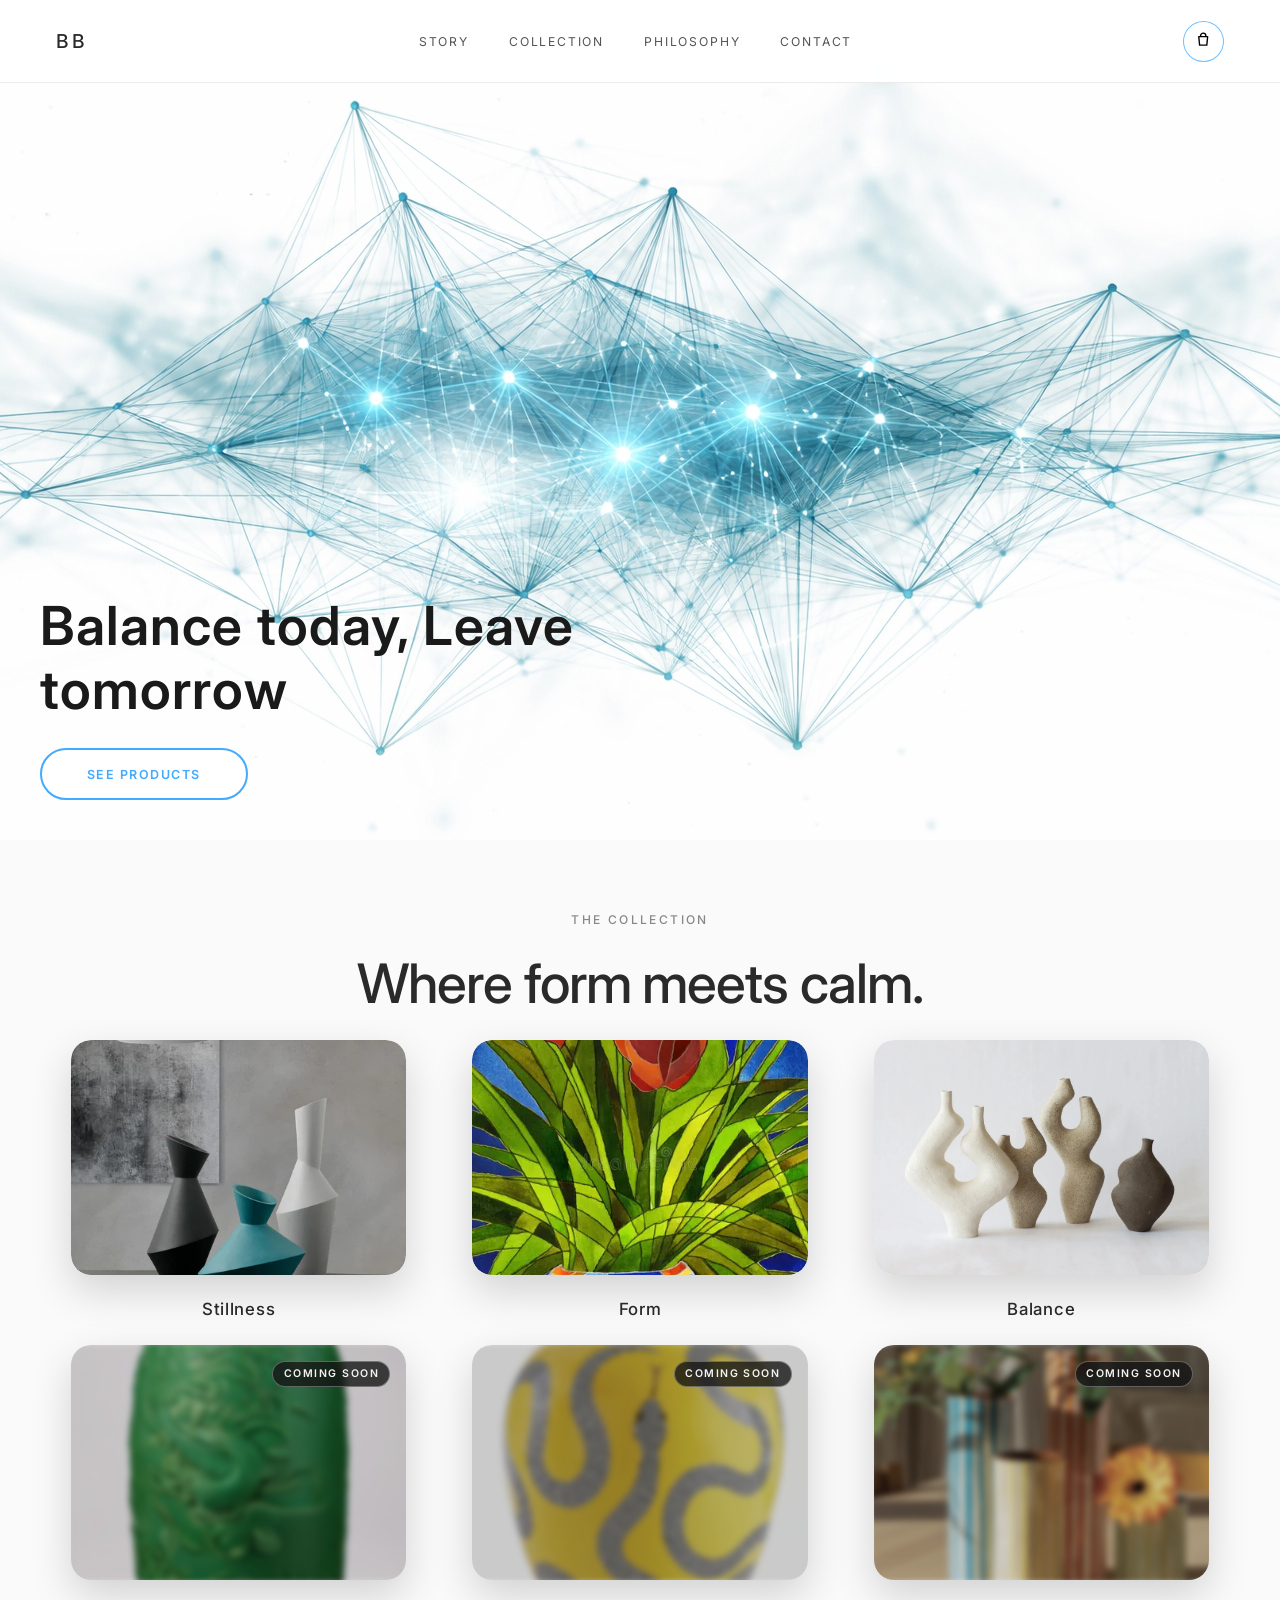
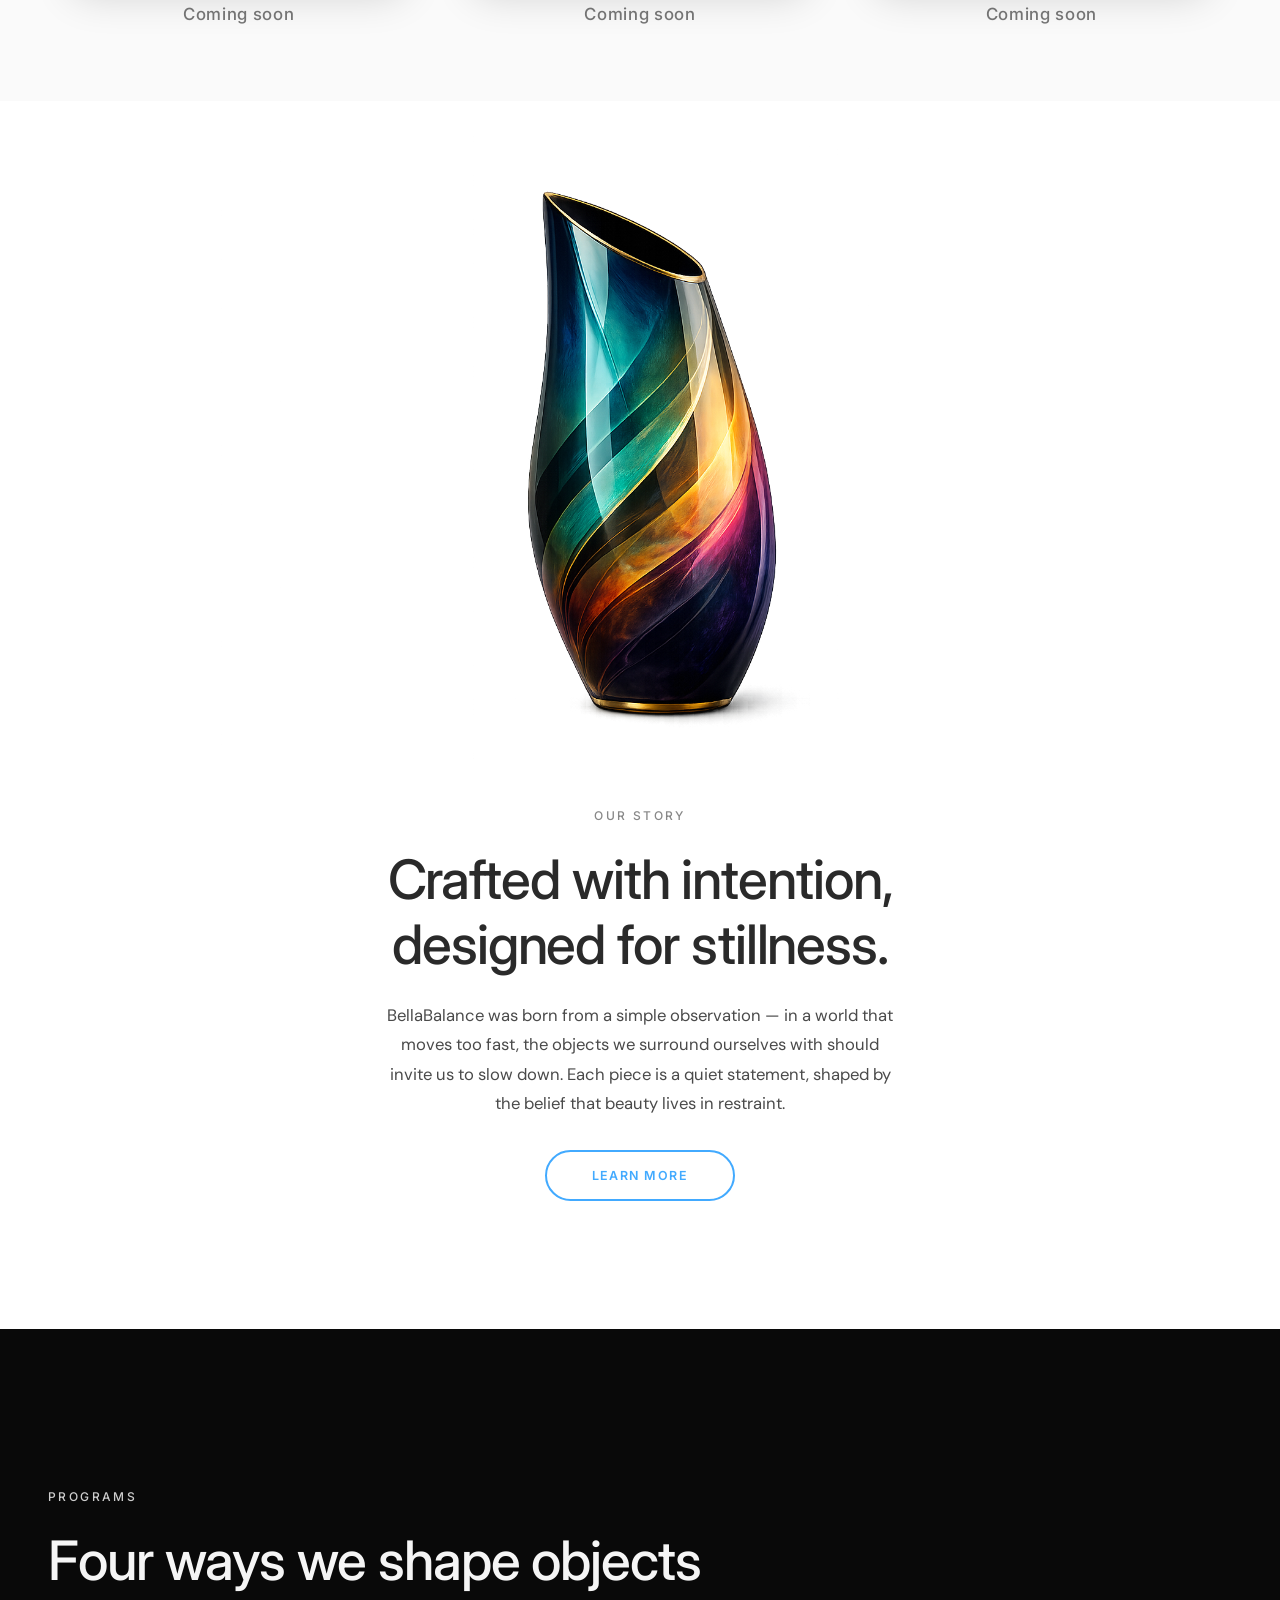
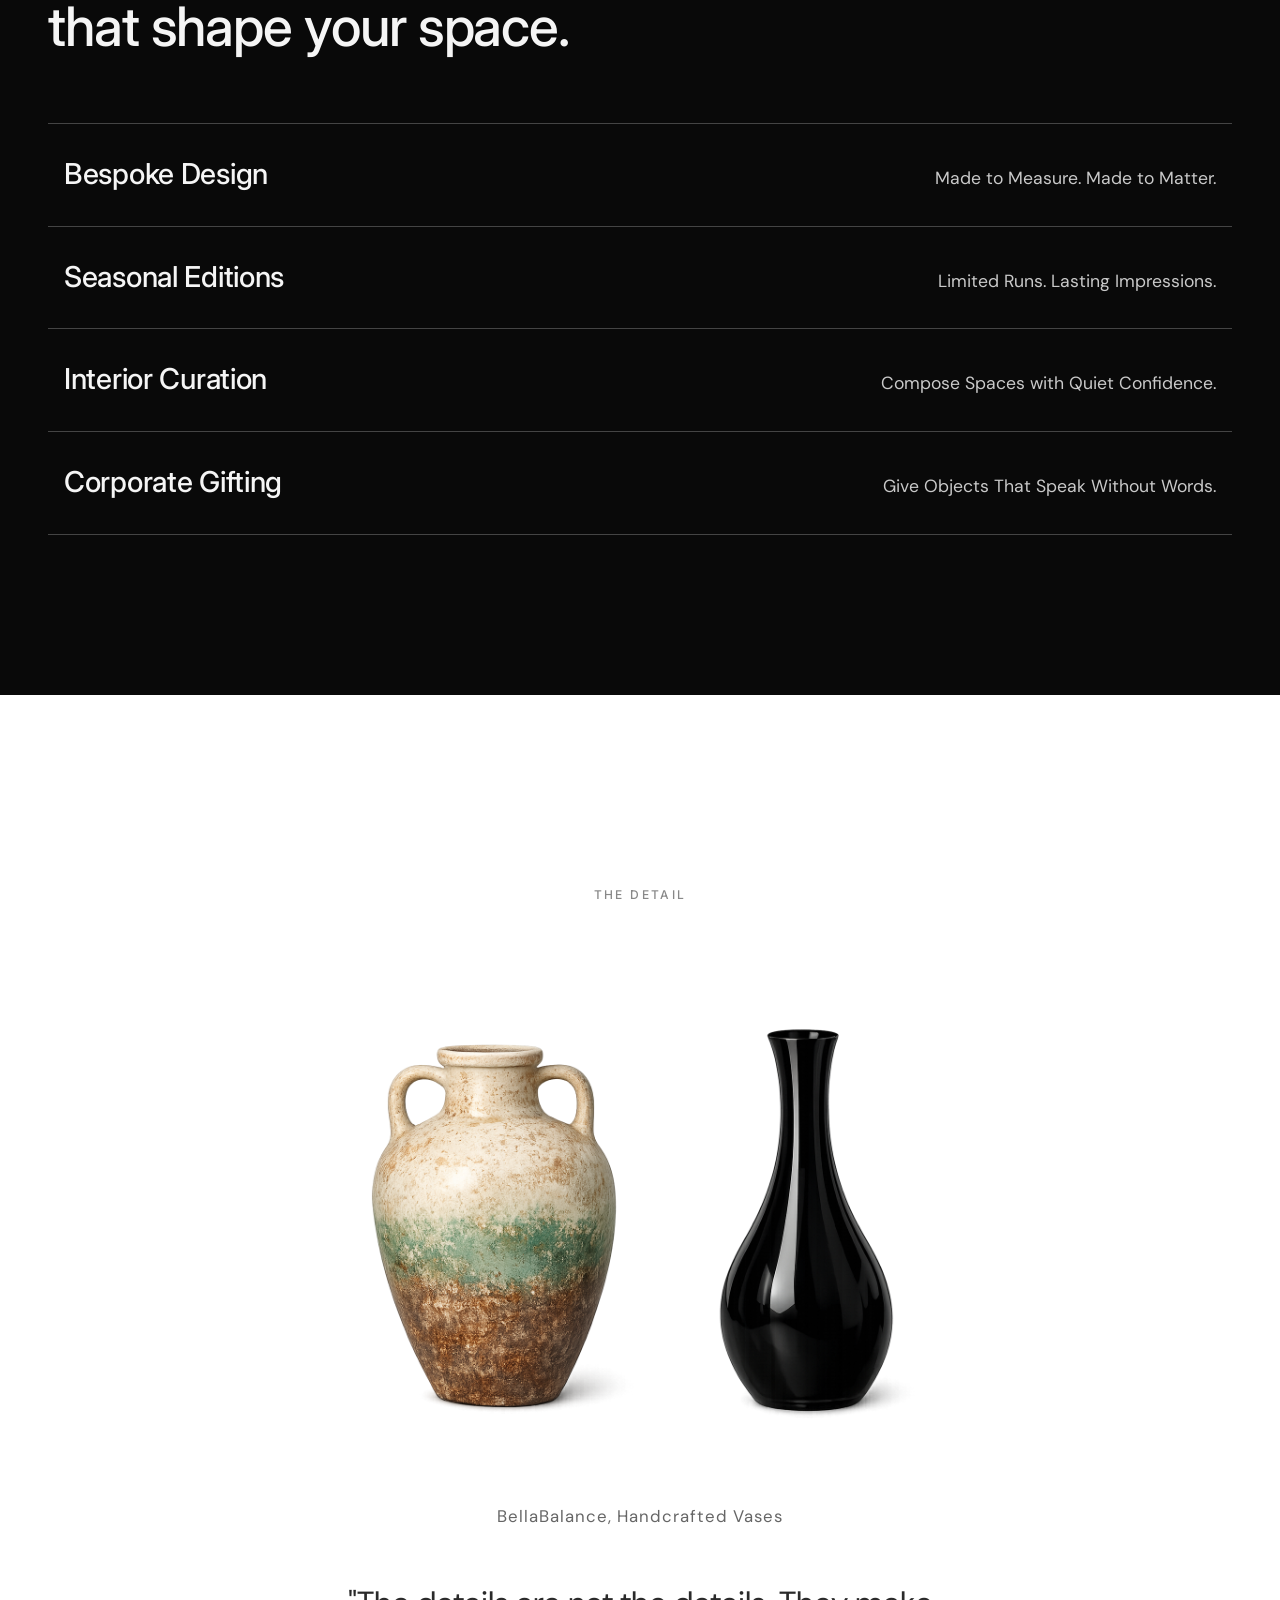
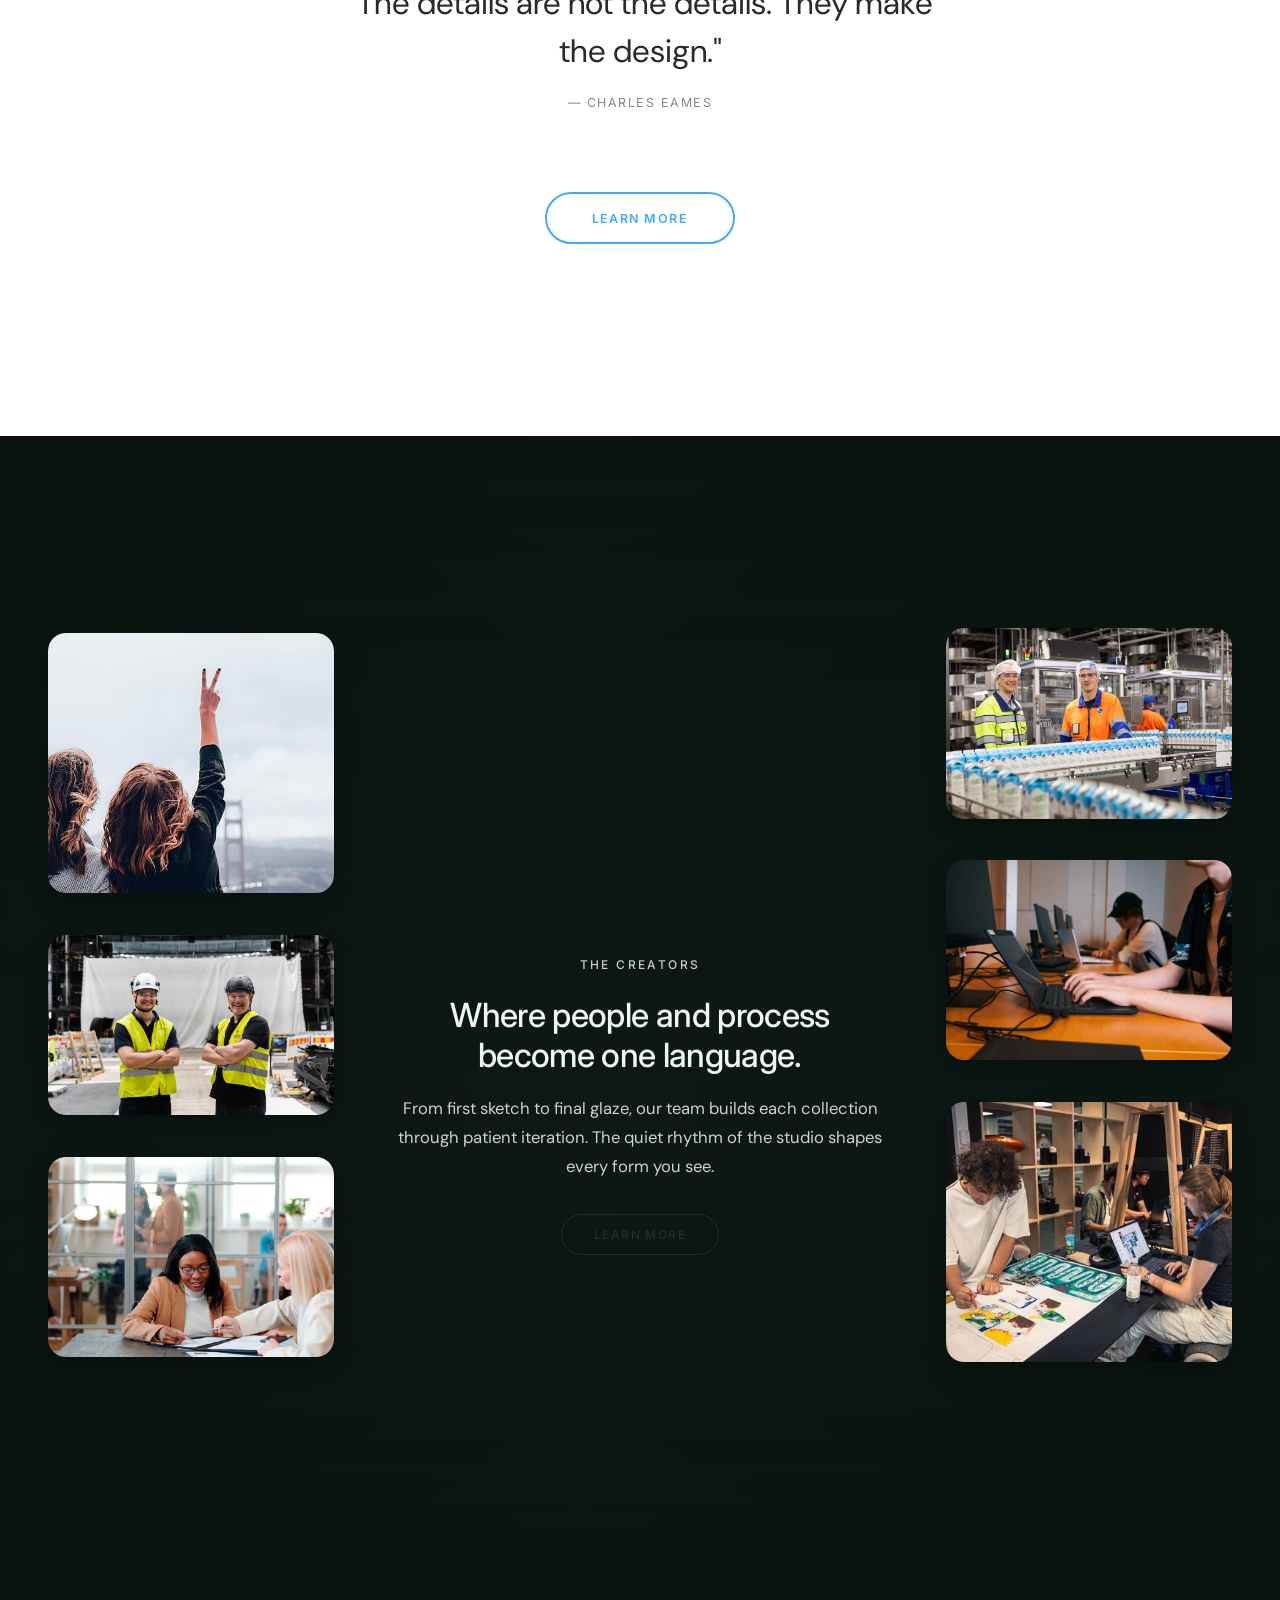
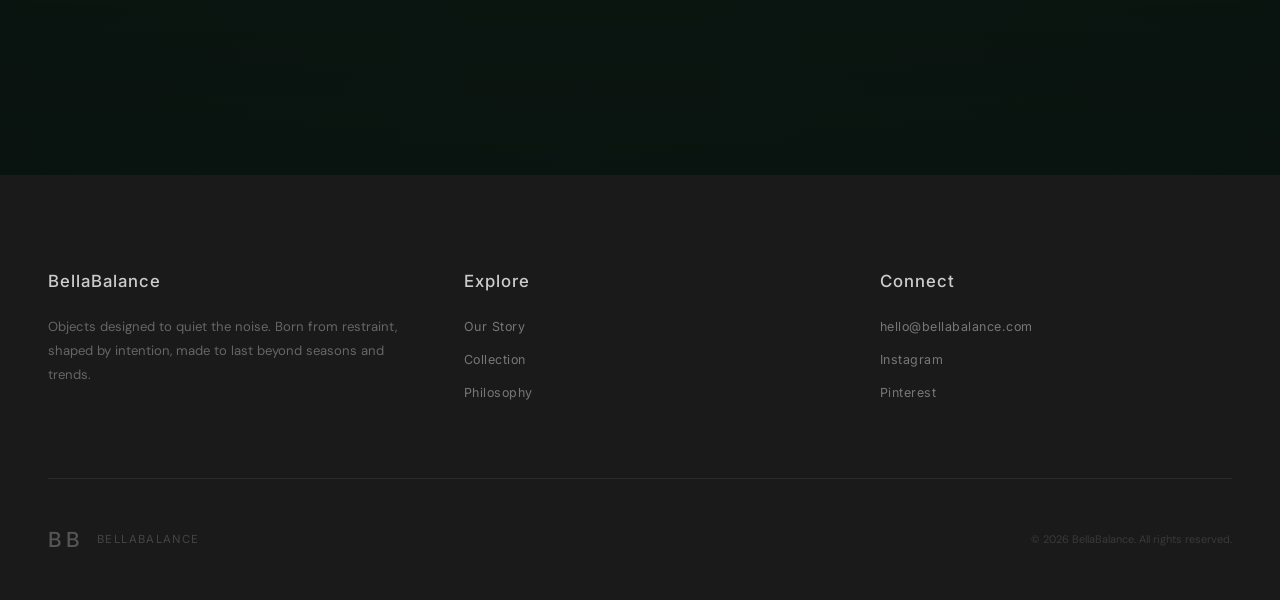
==== commit 67c6513c: "ui: updated" ====
--- a/index.html
+++ b/index.html
@@ -20,16 +20,21 @@
       <a href="#philosophy">Philosophy</a>
       <a href="#contact">Contact</a>
     </div>
+    <div class="nav-actions">
+      <a href="#" class="nav-shop" aria-label="Shop">
+        <svg viewBox="0 0 24 24" aria-hidden="true">
+          <path d="M6.2 6h11.6l-1.1 11.1H7.3L6.2 6zm2.4 0V4.9a3.4 3.4 0 0 1 6.8 0V6" fill="none" stroke="currentColor" stroke-width="1.8" stroke-linecap="round" stroke-linejoin="round"/>
+        </svg>
+      </a>
+    </div>
   </nav>
 
   <!-- Hero Section -->
   <section class="hero" id="hero">
-    <video autoplay muted loop playsinline class="hero-video" id="heroVideo">
-      <source src="videos/5778-185369732.mp4" type="video/mp4">
-    </video>
+    <img src="photos/image.png" alt="BellaBalance hero" class="hero-video">
     <div class="hero-overlay"></div>
     <div class="hero-content">
-      <p class="hero-tagline">Balance Today. Breathe Tomorrow.</p>
+      <p class="hero-tagline">Balance today, Leave tomorrow</p>
       <a href="#collection" class="hero-cta">See products</a>
     </div>
   </section>
@@ -63,21 +68,21 @@
             <img src="photos/image4.png" alt="Sculptural vase coming soon" loading="lazy">
             <span class="collection-badge">Coming soon</span>
           </div>
-          <p class="collection-label">Sculpt</p>
+          <p class="collection-label">Coming soon</p>
         </article>
         <article class="collection-item coming-soon reveal reveal-delay-1">
           <div class="collection-card">
-            <img src="photos/image5.png" alt="Contour vase coming soon" loading="lazy">
+            <img src="photos/image7.png" alt="Contour vase coming soon" loading="lazy">
             <span class="collection-badge">Coming soon</span>
           </div>
-          <p class="collection-label">Contour</p>
+          <p class="collection-label">Coming soon</p>
         </article>
         <article class="collection-item coming-soon reveal reveal-delay-2">
           <div class="collection-card">
-            <img src="photos/image6.png" alt="Solace vase coming soon" loading="lazy">
+            <img src="photos/image8.png" alt="Solace vase coming soon" loading="lazy">
             <span class="collection-badge">Coming soon</span>
           </div>
-          <p class="collection-label">Solace</p>
+          <p class="collection-label">Coming soon</p>
         </article>
       </div>
     </div>
@@ -98,45 +103,6 @@
         </div>
       </div>
     </div>
-  </section>
-
-  <!-- Creators Section -->
-  <section class="section creators-section" id="philosophy">
-    <video autoplay muted loop playsinline class="creators-video" aria-hidden="true">
-      <source src="videos/background-video.mp4" type="video/mp4">
-    </video>
-    <div class="section-inner">
-      <div class="creators-head">
-        <h2 class="reveal">The Creators</h2>
-        <p class="reveal reveal-delay-1">We don't chase trends. We pursue timelessness. Every curve and shadow in a BellaBalance piece is considered, calm, and intentional.</p>
-      </div>
-      <div class="creators-gallery">
-        <figure class="creators-card creators-card-wide reveal">
-          <img src="photos/20260310_2131_Image Generation_simple_compose_01kkckq28sek98zscj6ra469p7.png" alt="BellaBalance creator mood" loading="lazy">
-        </figure>
-        <figure class="creators-card reveal reveal-delay-1">
-          <img src="photos/image6.png" alt="BellaBalance studio detail" loading="lazy">
-        </figure>
-        <figure class="creators-card reveal reveal-delay-2">
-          <img src="photos/image5.png" alt="BellaBalance creator portrait" loading="lazy">
-        </figure>
-      </div>
-      <a href="creators.html" class="btn-learn creators-link reveal reveal-delay-3">Learn more</a>
-    </div>
-  </section>
-
-  <!-- Detail Section -->
-  <section class="section detail-section" id="detail">
-    <div class="section-inner detail-inner">
-      <span class="section-label detail-label reveal">The Detail</span>
-      <div class="detail-image reveal reveal-delay-1">
-        <img src="photos/ChatGPT%20Image%2012.3.2026%20klo%2010.24.20.png" alt="BellaBalance vases" loading="lazy">
-      </div>
-      <p class="detail-caption reveal reveal-delay-2">BellaBalance, Handcrafted Vases</p>
-      <div class="detail-quote reveal reveal-delay-3">
-        <blockquote>"The details are not the details. They make the design."</blockquote>
-        <cite>— Charles Eames</cite>
-      </div>      <a href="detail.html" class="btn-learn reveal reveal-delay-3">Learn more</a>    </div>
   </section>
 
   <!-- Programs Section -->
@@ -169,6 +135,65 @@
     </div>
   </section>
 
+  <!-- Detail Section -->
+  <section class="section detail-section" id="detail">
+    <div class="section-inner detail-inner">
+      <span class="section-label detail-label reveal">The Detail</span>
+      <div class="detail-image reveal reveal-delay-1">
+        <img src="photos/ChatGPT%20Image%2012.3.2026%20klo%2010.24.20.png" alt="BellaBalance vases" loading="lazy">
+      </div>
+      <p class="detail-caption reveal reveal-delay-2">BellaBalance, Handcrafted Vases</p>
+      <div class="detail-quote reveal reveal-delay-3">
+        <blockquote>"The details are not the details. They make the design."</blockquote>
+        <cite>— Charles Eames</cite>
+      </div>      <a href="detail.html" class="btn-learn reveal reveal-delay-3">Learn more</a>    </div>
+  </section>
+
+  <!-- Creators Section -->
+  <section class="section creators-section" id="philosophy">
+    <video autoplay muted loop playsinline class="creators-video" aria-hidden="true">
+      <source src="videos/background-video.mp4" type="video/mp4">
+    </video>
+    <div class="section-inner creators-shell">
+      <div class="creators-column creators-column-left">
+        <figure class="creators-photo creators-photo-tall reveal">
+          <img src="ihmiset/imageh1.png" alt="Creator portrait" loading="lazy">
+        </figure>
+        <figure class="creators-photo reveal reveal-delay-1">
+          <img src="ihmiset/image5.png" alt="Studio moment" loading="lazy">
+        </figure>
+        <figure class="creators-photo creators-photo-wide reveal reveal-delay-2">
+          <img src="ihmiset/imageh2.png" alt="Creative team" loading="lazy">
+        </figure>
+        <figure class="creators-photo reveal reveal-delay-3">
+          <img src="ihmiset/imageh3.png" alt="Crafting detail" loading="lazy">
+        </figure>
+      </div>
+
+      <div class="creators-copy reveal reveal-delay-1">
+        <span class="section-label">The Creators</span>
+        <h2>Where people and process become one language.</h2>
+        <p>From first sketch to final glaze, our team builds each collection through patient iteration. The quiet rhythm of the studio shapes every form you see.</p>
+        <a href="creators.html" class="btn-learn creators-link">Learn more</a>
+      </div>
+
+      <div class="creators-column creators-column-right">
+        <figure class="creators-photo reveal">
+          <img src="ihmiset/image6.png" alt="Creator in studio" loading="lazy">
+        </figure>
+        <figure class="creators-photo creators-photo-wide reveal reveal-delay-1">
+          <img src="ihmiset/imageh4.png" alt="Team collaboration" loading="lazy">
+        </figure>
+        <figure class="creators-photo creators-photo-tall reveal reveal-delay-2">
+          <img src="ihmiset/imageh5.png" alt="Creative portrait" loading="lazy">
+        </figure>
+        <figure class="creators-photo reveal reveal-delay-3">
+          <img src="ihmiset/image.png" alt="Creative atmosphere" loading="lazy">
+        </figure>
+      </div>
+    </div>
+  </section>
+
   <!-- Contact / Footer -->
   <footer class="footer" id="contact">
     <div class="footer-inner">
--- a/style.css
+++ b/style.css
@@ -118,6 +118,35 @@
   gap: 2.5rem;
 }
 
+.nav-actions {
+  display: flex;
+  align-items: center;
+}
+
+.nav-shop {
+  width: 2.55rem;
+  height: 2.55rem;
+  display: inline-flex;
+  align-items: center;
+  justify-content: center;
+  border-radius: 999px;
+  border: 1.5px solid rgba(66, 170, 255, 0.75);
+  color: rgb(0, 0, 0);
+  background: rgba(255, 255, 255, 0.92);
+  transition: background-color 0.28s ease, color 0.28s ease, transform 0.28s ease;
+}
+
+.nav-shop svg {
+  width: 1.15rem;
+  height: 1.15rem;
+}
+
+.nav-shop:hover {
+  background: rgb(66, 170, 255);
+  color: #ffffff;
+  transform: translateY(-1px);
+}
+
 .nav-links a {
   font-family: var(--font-primary);
   font-size: 0.76rem;
@@ -139,8 +168,9 @@
   height: calc(100vh - 60px);
   overflow: hidden;
   display: flex;
-  align-items: center;
+  align-items: flex-end;
   justify-content: flex-start;
+  color:#0a0a0a;
 }
 
 .hero-video {
@@ -163,22 +193,24 @@
 }
 
 .hero-content {
-  position: relative;
+  position: absolute;
   z-index: 2;
   display: flex;
   flex-direction: column;
-  align-items: center;
-  text-align: center;
-  margin-left: 3.5rem;
+  align-items: flex-start;
+  text-align: left;
+  color:#0a0a0a;
+  bottom: 40px;
+  left: 40px;
   max-width: 640px;
-  width: calc(100% - 7rem);
+  width: auto;
 }
 
 .hero-tagline {
   font-family: var(--font-primary);
   font-weight: 600;
   font-size: clamp(1.8rem, 4.2vw, 3.6rem);
-  color: #ffffff;
+  color: #1a1a1a;
   letter-spacing: 0.02em;
   line-height: 1.2;
   max-width: 640px;
@@ -191,8 +223,8 @@
   align-items: center;
   justify-content: center;
   margin-top: 1.6rem;
-  margin-left: auto;
-  margin-right: auto;
+  margin-left: 0;
+  margin-right: 0;
   padding: 1.02rem 2.8rem;
   border-radius: 999px;
   background: #ffffff;
@@ -399,10 +431,20 @@
 }
 
 .collection-item.coming-soon .collection-card {
-  filter: blur(7px) saturate(0.75);
+  filter: none;
+}
+
+.collection-item.coming-soon .collection-card img {
+  filter: blur(3px) saturate(0.72) brightness(0.82);
+  transform: scale(1.03);
+}
+
+.collection-item.coming-soon .collection-card::before {
+  content: none;
 }
 
 .collection-item.coming-soon .collection-label {
+  display: block;
   color: #777;
 }
 
@@ -410,6 +452,7 @@
   position: absolute;
   top: 1rem;
   right: 1rem;
+  z-index: 2;
   font-family: var(--font-primary);
   font-size: 0.66rem;
   font-weight: 600;
@@ -427,7 +470,12 @@
 }
 
 .collection-section.dark .collection-item.coming-soon .collection-label {
+  display: block;
   color: #888;
+}
+
+.collection-section.dark .collection-item.coming-soon .collection-card::before {
+  background: transparent;
 }
 
 /* ========== CREATORS SECTION ========== */
@@ -435,6 +483,8 @@
   position: relative;
   overflow: hidden;
   background: #0f1f18;
+  padding-top: 12rem;
+  padding-bottom: 12rem;
 }
 
 .creators-section::before {
@@ -463,40 +513,55 @@
   z-index: 2;
 }
 
-.creators-head {
+.creators-shell {
   display: grid;
-  grid-template-columns: 1fr 1fr;
-  gap: 2rem;
-  align-items: start;
-  margin-bottom: 2.3rem;
-}
-
-.creators-head h2 {
-  margin-bottom: 0;
+  grid-template-columns: 1fr minmax(500px, 1.6fr) 1fr;
+  gap: 3.5rem;
+  align-items: center;
+}
+
+.creators-column {
+  display: grid;
+  grid-template-columns: 1fr;
+  gap: 2.6rem;
+}
+
+.creators-copy {
+  align-self: center;
+  position: sticky;
+  top: 17vh;
+  text-align: center;
+  padding: 0;
+  border-radius: 0;
+  background: transparent;
+  border: none;
+  backdrop-filter: none;
+}
+
+.creators-copy .section-label {
+  color: rgba(234, 247, 240, 0.82);
+}
+
+.creators-copy h2 {
   color: #f0f6f3;
-}
-
-.creators-head p {
-  color: rgba(233, 245, 239, 0.84);
-  max-width: 540px;
-  justify-self: end;
-}
-
-.creators-gallery {
-  display: grid;
-  grid-template-columns: 2.2fr 1fr 1fr;
-  gap: 1.25rem;
-}
-
-.creators-card {
+  margin-bottom: 1.15rem;
+  font-size: clamp(1.8rem, 2.6vw, 2.6rem);
+}
+
+.creators-copy p {
+  color: rgba(232, 245, 239, 0.86);
+  margin: 0 auto;
+}
+
+.creators-photo {
   overflow: hidden;
-  border-radius: 18px;
-  border: 1px solid rgba(255, 255, 255, 0.12);
-  box-shadow: 0 18px 36px rgba(0, 0, 0, 0.28);
-  min-height: 360px;
-}
-
-.creators-card img {
+  border-radius: 16px;
+  border: none;
+  box-shadow: 0 8px 20px rgba(0, 0, 0, 0.25);
+  min-height: 180px;
+}
+
+.creators-photo img {
   width: 100%;
   height: 100%;
   object-fit: cover;
@@ -504,12 +569,16 @@
   transition: transform 0.45s ease;
 }
 
-.creators-card:hover img {
+.creators-photo:hover img {
   transform: scale(1.03);
 }
 
-.creators-card-wide {
-  min-height: 420px;
+.creators-photo-tall {
+  min-height: 260px;
+}
+
+.creators-photo-wide {
+  min-height: 200px;
 }
 
 .creators-link {
@@ -616,7 +685,7 @@
 
 blockquote {
   font-family: var(--font-secondary);
-  font-style: italic;
+  font-style: normal;
   font-weight: 400;
   font-size: clamp(1.4rem, 2.8vw, 2rem);
   line-height: 1.5;
@@ -843,33 +912,30 @@
 
 /* ========== RESPONSIVE ========== */
 @media (max-width: 900px) {
-  .story-grid,
-  .creators-head {
+  .story-grid {
     grid-template-columns: 1fr;
     gap: 0;
   }
 
-  .creators-head {
-    gap: 1rem;
-    margin-bottom: 1.75rem;
-  }
-
-  .creators-head p {
-    justify-self: start;
-  }
-
-  .creators-gallery {
+  .creators-shell {
+    grid-template-columns: 1fr;
+    gap: 1.2rem;
+  }
+
+  .creators-copy {
+    position: static;
+    order: -1;
+  }
+
+  .creators-column {
     grid-template-columns: 1fr 1fr;
-    gap: 1rem;
-  }
-
-  .creators-card,
-  .creators-card-wide {
-    min-height: 260px;
-  }
-
-  .creators-card-wide {
-    grid-column: span 2;
+    gap: 0.9rem;
+  }
+
+  .creators-photo,
+  .creators-photo-tall,
+  .creators-photo-wide {
+    min-height: 230px;
   }
 
   .story-grid {
@@ -919,13 +985,24 @@
 }
 
 @media (max-width: 600px) {
+  .navbar {
+    gap: 0.65rem;
+  }
+
   .nav-links a {
     font-size: 0.65rem;
     letter-spacing: 0.1em;
   }
 
   .nav-links {
-    gap: 1rem;
+    gap: 0.75rem;
+    flex: 1;
+    justify-content: center;
+  }
+
+  .nav-shop {
+    width: 2.2rem;
+    height: 2.2rem;
   }
 
   .hero {
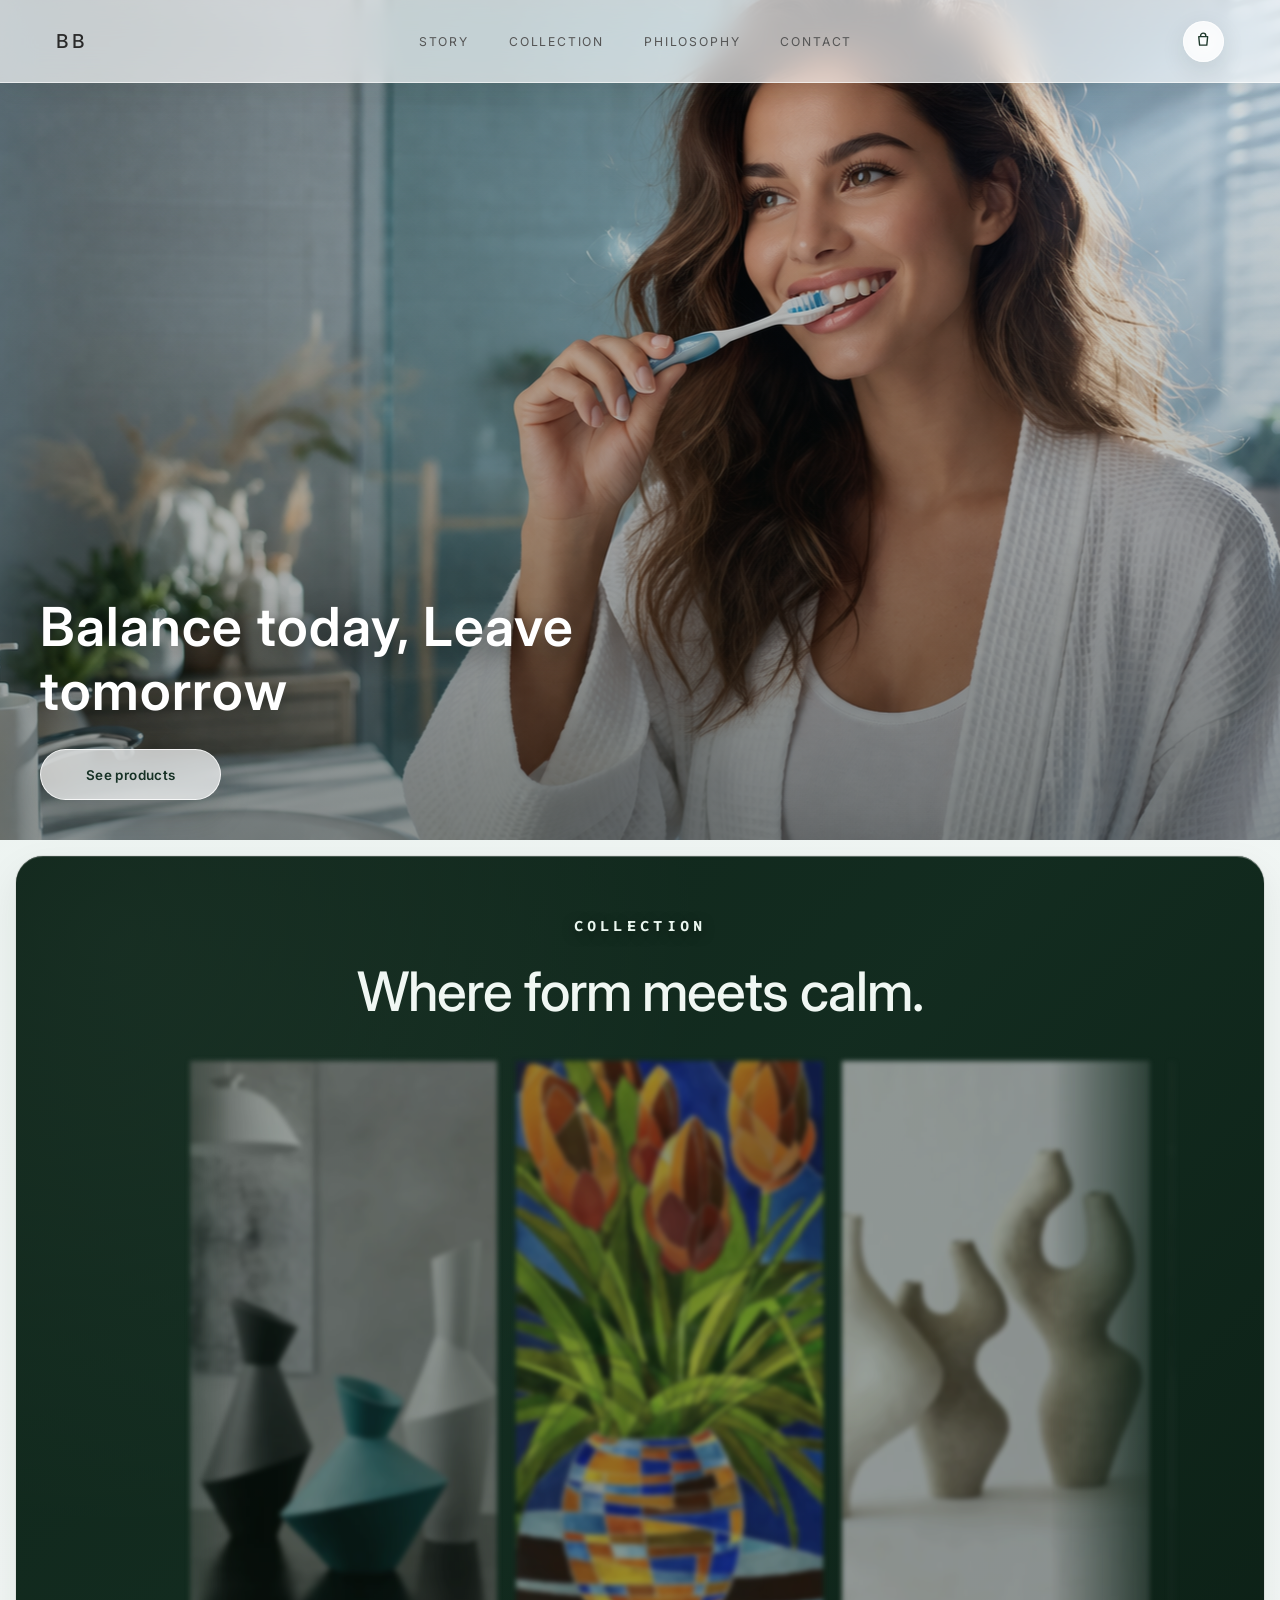
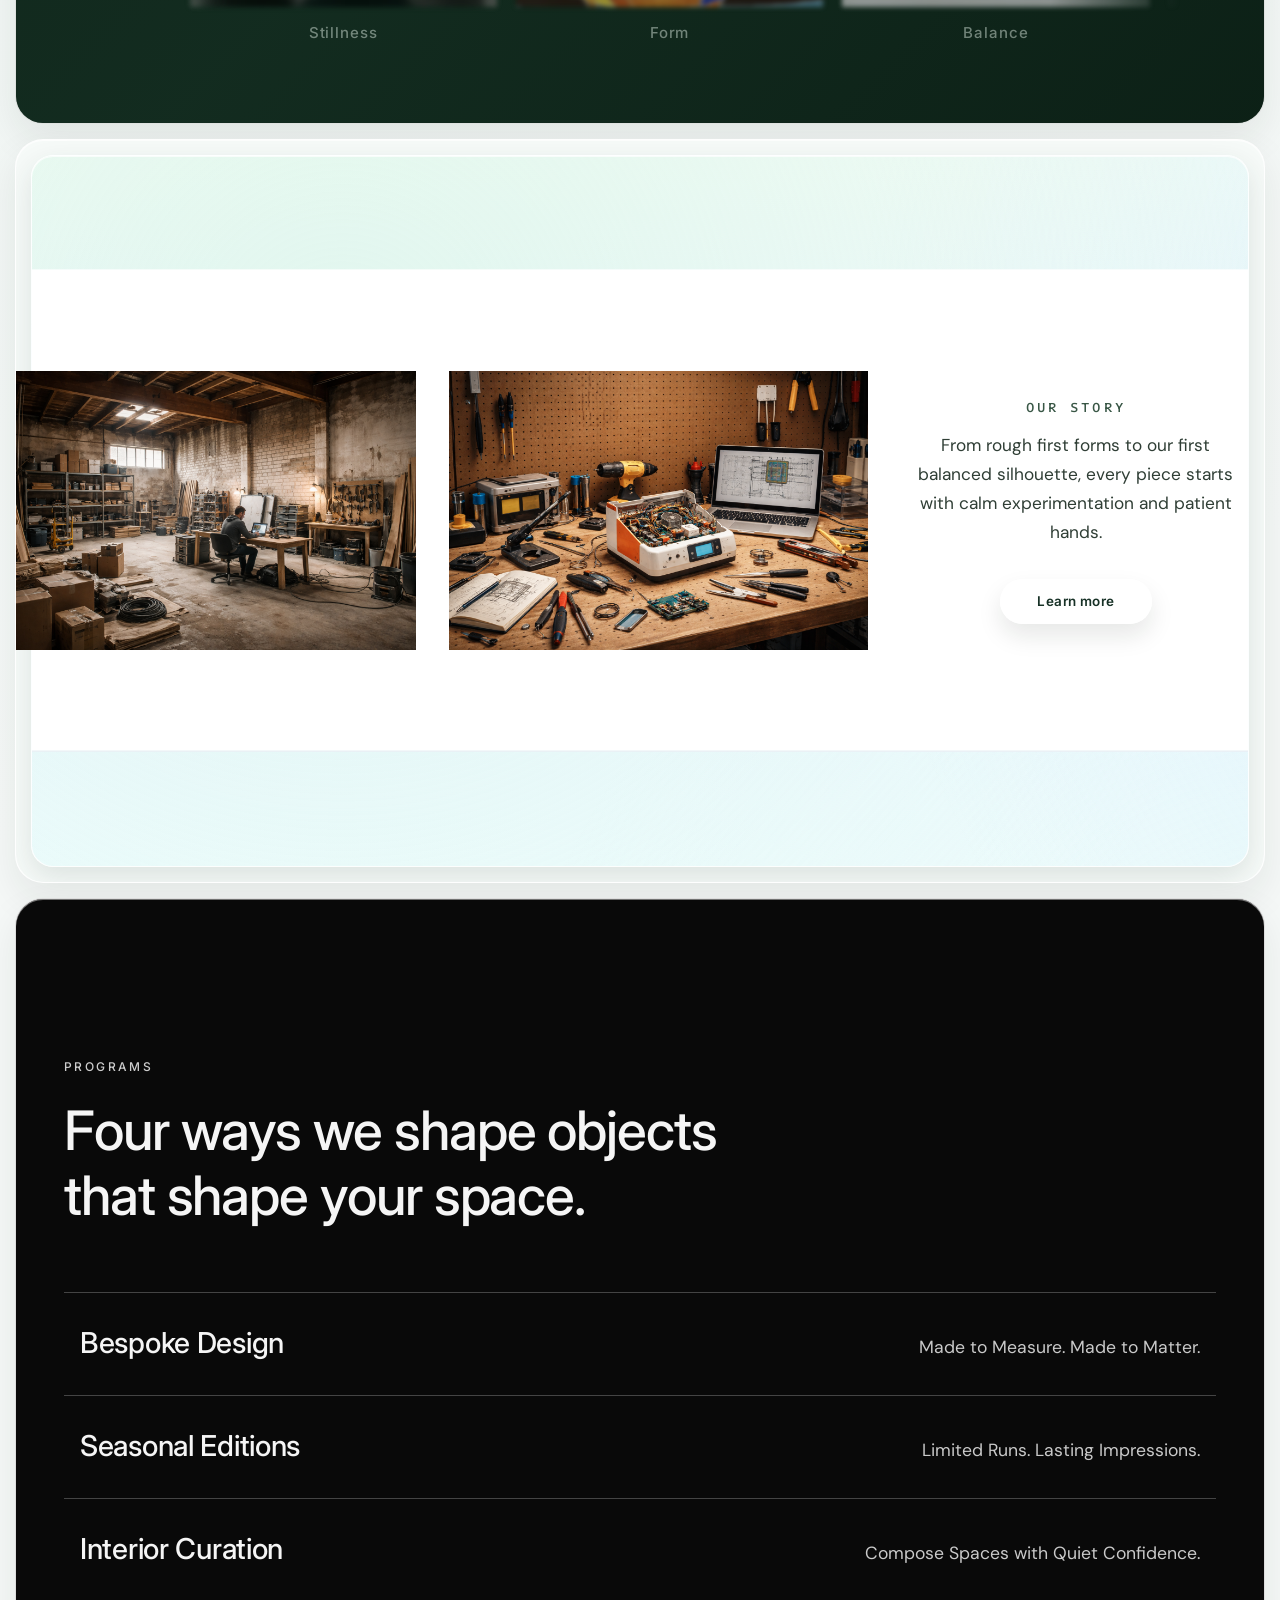
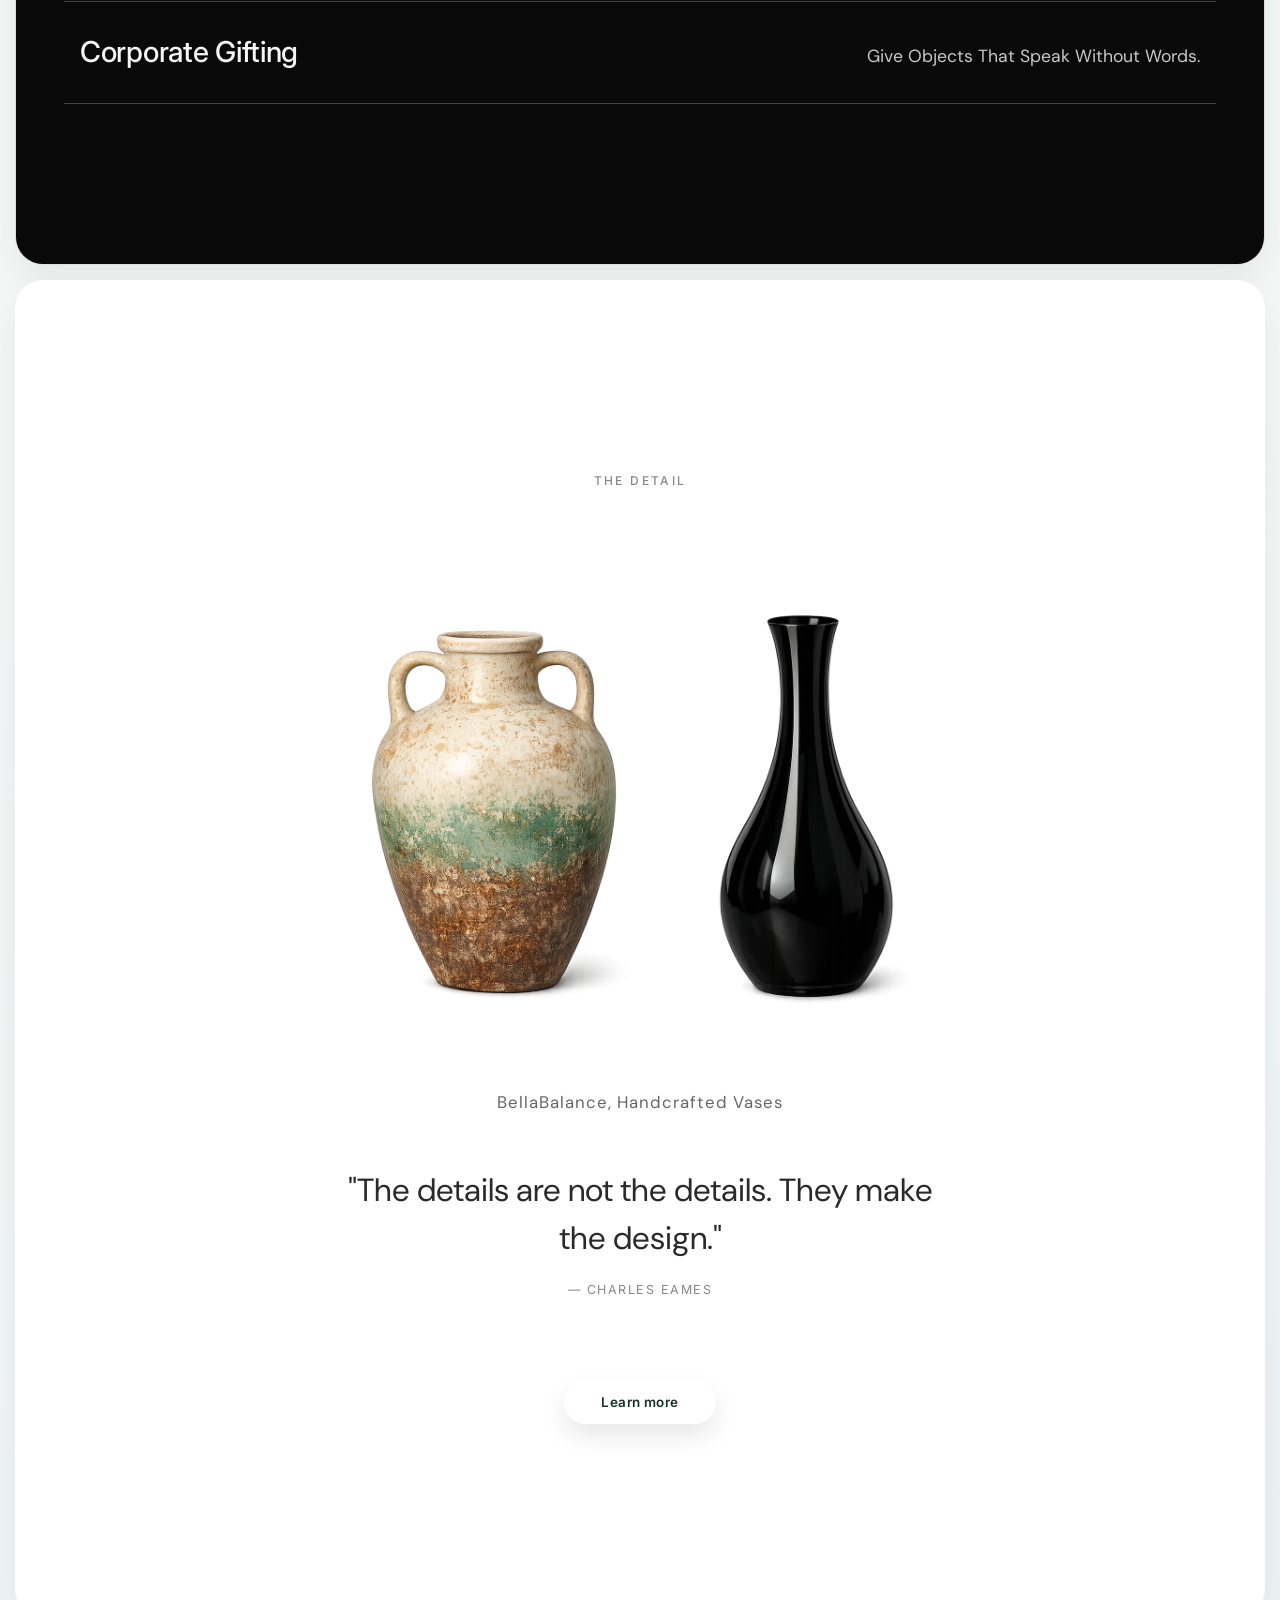
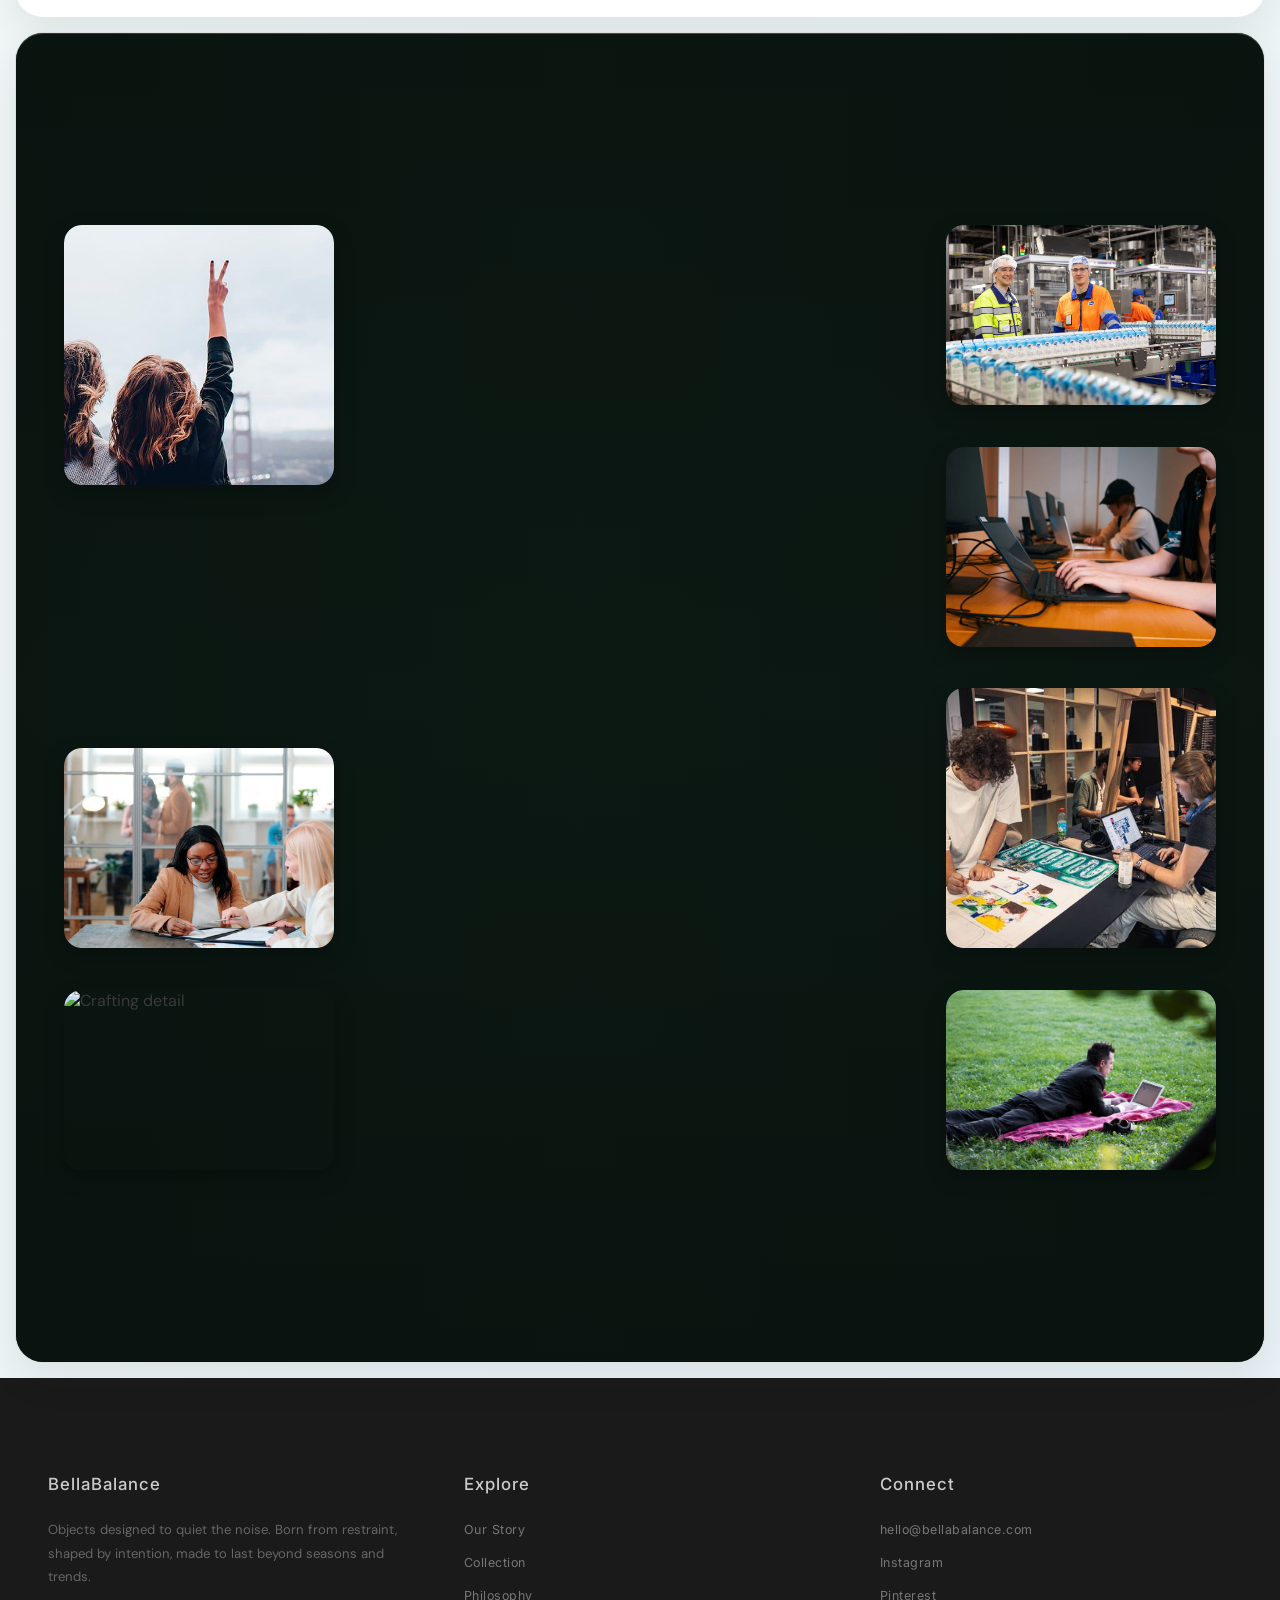
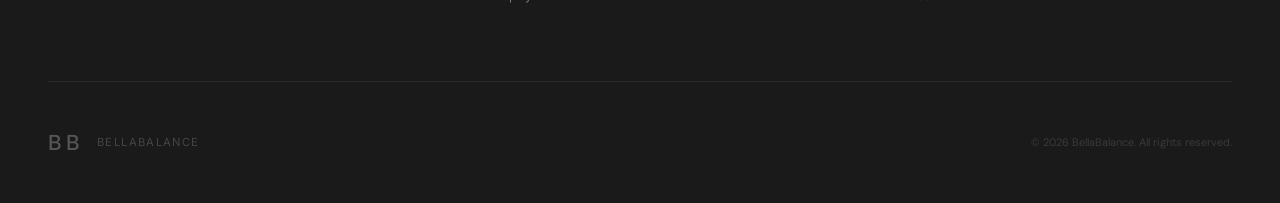
==== commit fc8b54c2: "ui: updated" ====
--- a/index.html
+++ b/index.html
@@ -7,7 +7,7 @@
   <link rel="stylesheet" href="style.css">
   <link rel="preconnect" href="https://fonts.googleapis.com">
   <link rel="preconnect" href="https://fonts.gstatic.com" crossorigin>
-  <link href="https://fonts.googleapis.com/css2?family=DM+Sans:ital,wght@0,400;0,500;1,400;1,500&family=Inter:wght@400;500;600&display=swap" rel="stylesheet">
+  <link href="https://fonts.googleapis.com/css2?family=DM+Sans:ital,wght@0,400;0,500;1,400;1,500&family=Intel+One+Mono:wght@400;500;700&family=Inter:wght@400;500;600&display=swap" rel="stylesheet">
 </head>
 <body>
 
@@ -31,7 +31,7 @@
 
   <!-- Hero Section -->
   <section class="hero" id="hero">
-    <img src="photos/image.png" alt="BellaBalance hero" class="hero-video">
+    <img src="photos/hero-image.png" alt="BellaBalance hero" class="hero-video">
     <div class="hero-overlay"></div>
     <div class="hero-content">
       <p class="hero-tagline">Balance today, Leave tomorrow</p>
@@ -41,65 +41,72 @@
 
   <!-- Collection Section -->
   <section class="section collection-section" id="collection">
+    <video autoplay muted loop playsinline class="collection-video" aria-hidden="true">
+      <source src="videos/background-video2.mp4" type="video/mp4">
+    </video>
+    <div class="collection-overlay"></div>
     <div class="section-inner">
-      <span class="section-label reveal">The Collection</span>
+      <span class="section-label reveal">Collection</span>
       <h2 class="reveal reveal-delay-1">Where form meets calm.</h2>
-      <div class="collection-grid">
-        <article class="collection-item reveal">
+      <div class="collection-carousel reveal reveal-delay-2">
+        <div class="collection-track">
+          <article class="collection-item">
+            <div class="collection-card">
+              <img src="photos/image1.png" alt="Stillness vase" loading="lazy">
+            </div>
+            <p class="collection-label">Stillness</p>
+          </article>
+          <article class="collection-item">
+            <div class="collection-card">
+              <img src="photos/image2.png" alt="Form vase" loading="lazy">
+            </div>
+            <p class="collection-label">Form</p>
+          </article>
+          <article class="collection-item">
+            <div class="collection-card">
+              <img src="photos/image3.png" alt="Balance vase" loading="lazy">
+            </div>
+            <p class="collection-label">Balance</p>
+          </article>
+          <article class="collection-item" aria-hidden="true">
           <div class="collection-card">
             <img src="photos/image1.png" alt="Stillness vase" loading="lazy">
           </div>
           <p class="collection-label">Stillness</p>
         </article>
-        <article class="collection-item reveal reveal-delay-1">
+          <article class="collection-item" aria-hidden="true">
           <div class="collection-card">
             <img src="photos/image2.png" alt="Form vase" loading="lazy">
           </div>
           <p class="collection-label">Form</p>
         </article>
-        <article class="collection-item reveal reveal-delay-2">
+          <article class="collection-item" aria-hidden="true">
           <div class="collection-card">
             <img src="photos/image3.png" alt="Balance vase" loading="lazy">
           </div>
           <p class="collection-label">Balance</p>
         </article>
-        <article class="collection-item coming-soon reveal">
-          <div class="collection-card">
-            <img src="photos/image4.png" alt="Sculptural vase coming soon" loading="lazy">
-            <span class="collection-badge">Coming soon</span>
-          </div>
-          <p class="collection-label">Coming soon</p>
-        </article>
-        <article class="collection-item coming-soon reveal reveal-delay-1">
-          <div class="collection-card">
-            <img src="photos/image7.png" alt="Contour vase coming soon" loading="lazy">
-            <span class="collection-badge">Coming soon</span>
-          </div>
-          <p class="collection-label">Coming soon</p>
-        </article>
-        <article class="collection-item coming-soon reveal reveal-delay-2">
-          <div class="collection-card">
-            <img src="photos/image8.png" alt="Solace vase coming soon" loading="lazy">
-            <span class="collection-badge">Coming soon</span>
-          </div>
-          <p class="collection-label">Coming soon</p>
-        </article>
+        </div>
       </div>
     </div>
   </section>
 
   <!-- Story Section -->
   <section class="section story-section" id="story">
-    <div class="section-inner">
-      <div class="story-grid">
-        <div class="story-image">
-          <img src="photos/ChatGPT%20Image%2012.3.2026%20klo%2015.25.23.png" alt="Elegant vase display" loading="lazy">
-        </div>
-        <div class="story-text">
-          <span class="section-label reveal">Our Story</span>
-          <h2 class="reveal reveal-delay-1">Crafted with intention,<br>designed for stillness.</h2>
-          <p class="reveal reveal-delay-2">BellaBalance was born from a simple observation — in a world that moves too fast, the objects we surround ourselves with should invite us to slow down. Each piece is a quiet statement, shaped by the belief that beauty lives in restraint.</p>
-          <a href="story.html" class="btn-learn reveal reveal-delay-3">Learn more</a>
+    <div class="story-shell">
+      <div class="section-inner">
+        <div class="story-grid">
+          <figure class="story-image reveal">
+            <img src="out-story-photos/image-early-stage.png" alt="Early stage design sketches" loading="lazy">
+          </figure>
+          <figure class="story-image reveal reveal-delay-1">
+            <img src="out-story-photos/image-first%20steps.png" alt="First steps in the making process" loading="lazy">
+          </figure>
+          <div class="story-text reveal reveal-delay-2">
+            <span class="section-label">Our Story</span>
+            <p>From rough first forms to our first balanced silhouette, every piece starts with calm experimentation and patient hands.</p>
+            <a href="story.html" class="btn-learn story-btn">Learn more</a>
+          </div>
         </div>
       </div>
     </div>
@@ -152,7 +159,7 @@
   <!-- Creators Section -->
   <section class="section creators-section" id="philosophy">
     <video autoplay muted loop playsinline class="creators-video" aria-hidden="true">
-      <source src="videos/background-video.mp4" type="video/mp4">
+      <source src="videos/background-video2.mp4" type="video/mp4">
     </video>
     <div class="section-inner creators-shell">
       <div class="creators-column creators-column-left">
--- a/style.css
+++ b/style.css
@@ -13,6 +13,7 @@
 :root {
   --font-primary: 'Inter', sans-serif;
   --font-secondary: 'DM Sans', sans-serif;
+  --font-intel: 'Intel One Mono', monospace;
   --color-accent-blue: #3eb1f4;
   --color-accent-blue-dark: #1e8fcd;
   --color-dark-green: #1b3124;
@@ -23,7 +24,10 @@
   font-family: var(--font-secondary);
   font-weight: 400;
   color: #3a3a3a;
-  background: #ffffff;
+  background:
+    radial-gradient(circle at 12% 4%, rgba(230, 240, 236, 0.7) 0%, rgba(230, 240, 236, 0) 34%),
+    radial-gradient(circle at 84% 90%, rgba(223, 236, 245, 0.62) 0%, rgba(223, 236, 245, 0) 40%),
+    #f5f8f7;
   overflow-x: hidden;
   -webkit-font-smoothing: antialiased;
   -moz-osx-font-smoothing: grayscale;
@@ -94,8 +98,11 @@
   opacity: 0;
   transform: translateY(-20px);
   pointer-events: none;
-  background: rgba(255, 255, 255, 0.96);
-  border-bottom: 1px solid rgba(0, 0, 0, 0.08);
+  background: rgba(255, 255, 255, 0.68);
+  border-bottom: 1px solid rgba(255, 255, 255, 0.6);
+  backdrop-filter: blur(16px) saturate(140%);
+  -webkit-backdrop-filter: blur(16px) saturate(140%);
+  box-shadow: 0 8px 28px rgba(23, 34, 28, 0.08);
   transition: opacity 0.6s ease, transform 0.6s ease;
 }
 
@@ -130,10 +137,13 @@
   align-items: center;
   justify-content: center;
   border-radius: 999px;
-  border: 1.5px solid rgba(66, 170, 255, 0.75);
-  color: rgb(0, 0, 0);
-  background: rgba(255, 255, 255, 0.92);
-  transition: background-color 0.28s ease, color 0.28s ease, transform 0.28s ease;
+  border: 1px solid rgba(255, 255, 255, 0.72);
+  color: #1f392c;
+  background: rgba(255, 255, 255, 0.74);
+  backdrop-filter: blur(12px) saturate(130%);
+  -webkit-backdrop-filter: blur(12px) saturate(130%);
+  box-shadow: 0 8px 24px rgba(20, 36, 28, 0.11);
+  transition: background-color 0.28s ease, color 0.28s ease, transform 0.28s ease, box-shadow 0.28s ease;
 }
 
 .nav-shop svg {
@@ -142,9 +152,10 @@
 }
 
 .nav-shop:hover {
-  background: rgb(66, 170, 255);
-  color: #ffffff;
-  transform: translateY(-1px);
+  background: rgba(255, 255, 255, 0.92);
+  color: #152c21;
+  transform: translateY(-1px) scale(1.03);
+  box-shadow: 0 12px 28px rgba(20, 36, 28, 0.16);
 }
 
 .nav-links a {
@@ -188,7 +199,12 @@
 .hero-overlay {
   position: absolute;
   inset: 0;
-  background: transparent;
+  background: linear-gradient(
+    180deg,
+    rgba(9, 20, 15, 0.12) 0%,
+    rgba(9, 20, 15, 0.28) 58%,
+    rgba(9, 20, 15, 0.46) 100%
+  );
   pointer-events: none;
 }
 
@@ -199,7 +215,7 @@
   flex-direction: column;
   align-items: flex-start;
   text-align: left;
-  color:#0a0a0a;
+  color: #ffffff;
   bottom: 40px;
   left: 40px;
   max-width: 640px;
@@ -210,7 +226,8 @@
   font-family: var(--font-primary);
   font-weight: 600;
   font-size: clamp(1.8rem, 4.2vw, 3.6rem);
-  color: #1a1a1a;
+  color: #ffffff;
+  text-shadow: 0 8px 26px rgba(5, 14, 10, 0.55);
   letter-spacing: 0.02em;
   line-height: 1.2;
   max-width: 640px;
@@ -227,25 +244,28 @@
   margin-right: 0;
   padding: 1.02rem 2.8rem;
   border-radius: 999px;
-  background: #ffffff;
-  color: rgb(66, 170, 255);
-  font-family: var(--font-primary);
-  font-size: 0.78rem;
+  background: rgba(255, 255, 255, 0.7);
+  color: #163125;
+  font-family: var(--font-primary);
+  font-size: 0.84rem;
   font-weight: 600;
-  text-transform: uppercase;
-  letter-spacing: 0.12em;
-  border: 2px solid rgb(66, 170, 255);
-  box-shadow: none;
+  text-transform: none;
+  letter-spacing: 0.03em;
+  border: 1px solid rgba(255, 255, 255, 0.8);
+  backdrop-filter: blur(14px) saturate(130%);
+  -webkit-backdrop-filter: blur(14px) saturate(130%);
+  box-shadow: 0 16px 34px rgba(16, 32, 24, 0.16);
   opacity: 0;
   transform: translateY(16px);
   animation: fadeInUp 1.2s ease 0.95s forwards;
-  transition: transform 0.28s ease, background-color 0.28s ease, color 0.28s ease;
+  transition: transform 0.28s ease, background-color 0.28s ease, color 0.28s ease, box-shadow 0.28s ease;
 }
 
 .hero-cta:hover {
-  transform: translateY(-2px);
-  background: rgb(66, 170, 255);
-  color: #ffffff;
+  transform: translateY(-2px) scale(1.1);
+  background: rgba(255, 255, 255, 0.92);
+  color: #10261b;
+  box-shadow: 0 18px 38px rgba(16, 32, 24, 0.2);
 }
 
 /* ========== SECTIONS ========== */
@@ -274,17 +294,77 @@
   margin: 0 auto;
 }
 
+.collection-section,
+.story-section,
+.programs-section,
+.detail-section,
+.creators-section {
+  margin: 15px;
+  border-radius: 28px;
+  overflow: hidden;
+  border: 1px solid rgba(255, 255, 255, 0.86);
+  box-shadow:
+    0 16px 38px rgba(21, 36, 30, 0.08),
+    inset 0 1px 0 rgba(255, 255, 255, 0.8);
+}
+
 /* ========== STORY SECTION ========== */
 .story-section {
+  position: relative;
+  background: #f6faf8;
+  height: calc(86svh - 30px);
+  padding: 15px;
+}
+
+.story-shell {
+  background:
+    radial-gradient(circle at 15% 16%, rgba(214, 244, 230, 0.52) 0%, rgba(214, 244, 230, 0) 46%),
+    radial-gradient(circle at 84% 18%, rgba(209, 235, 255, 0.52) 0%, rgba(209, 235, 255, 0) 48%),
+    radial-gradient(circle at 58% 82%, rgba(226, 246, 238, 0.46) 0%, rgba(226, 246, 238, 0) 52%),
+    linear-gradient(180deg, #f0fbf5 0%, #eaf6ff 52%, #effcff 100%);
+  background-size: 170% 170%, 180% 180%, 190% 190%, 100% 100%;
+  animation: storyGradientDrift 24s ease-in-out infinite alternate;
+  backdrop-filter: blur(14px) saturate(102%);
+  -webkit-backdrop-filter: blur(14px) saturate(102%);
+  border: 1px solid rgba(255, 255, 255, 0.88);
+  box-shadow:
+    inset 0 1px 0 rgba(255, 255, 255, 0.72),
+    0 10px 28px rgba(33, 61, 50, 0.12);
+  border-radius: 22px;
+  height: 100%;
+  min-height: 0;
+  display: flex;
+  align-items: center;
+  position: relative;
+  z-index: 2;
+}
+
+.story-shell::before {
+  content: '';
+  position: absolute;
+  left: 0;
+  right: 0;
+  top: 50%;
+  transform: translateY(-50%);
+  height: 68%;
   background: #ffffff;
-  padding: 0;
+  border-top: 1px solid rgba(255, 255, 255, 0.9);
+  border-bottom: 1px solid rgba(223, 232, 240, 0.92);
+  pointer-events: none;
+  z-index: 1;
+}
+
+.story-shell .section-inner {
+  width: 100%;
 }
 
 .story-grid {
-  display: flex;
-  flex-direction: column;
+  display: grid;
+  grid-template-columns: 1.16fr 1.16fr 1fr;
   align-items: center;
-  padding: 2rem;
+  gap: 2.8rem;
+  position: relative;
+  z-index: 2;
 }
 
 .story-text {
@@ -295,8 +375,8 @@
   flex-direction: column;
   align-items: center;
   text-align: center;
-  padding: 3rem 3rem 6rem;
-  max-width: 800px;
+  padding-left: 0.4rem;
+  max-width: 42ch;
 }
 
 .story-text.in-view {
@@ -308,9 +388,15 @@
   opacity: 0;
   transform: translateY(40px);
   transition: opacity 0.8s ease 0.2s, transform 0.8s ease 0.2s;
-  overflow: hidden;
-  border-radius: 16px;
-  width: min(90%, 940px);
+  overflow: visible;
+  border-radius: 0;
+  width: 108%;
+  justify-self: start;
+  margin-left: -1.5rem;
+}
+
+.story-grid .story-image:first-child {
+  margin-left: -2.7rem;
 }
 
 .story-image.in-view {
@@ -321,9 +407,9 @@
 .story-image img {
   width: 100%;
   height: auto;
-  min-height: 54vh;
-  object-fit: cover;
-  border-radius: 16px;
+  max-height: 70vh;
+  object-fit: contain;
+  border-radius: 0;
   transition: transform 0.6s ease;
 }
 
@@ -331,38 +417,67 @@
   transform: scale(1.03);
 }
 
-.story-text .btn-learn {
+.story-text .section-label {
+  font-family: var(--font-intel);
+  font-size: 0.86rem;
+  letter-spacing: 0.22em;
+  color: #395746;
+  margin-bottom: 0.9rem;
+}
+
+.story-text p {
+  font-size: clamp(1.08rem, 1.35vw, 1.24rem);
+  line-height: 1.68;
+  color: #2f3e35;
+  max-width: 36ch;
+}
+
+.story-btn {
+  margin-top: 1.15rem;
   align-self: center;
-  color: rgb(66, 170, 255);
-  border: 2px solid rgb(66, 170, 255);
-  background: #ffffff;
-  border-radius: 999px;
-  padding: 1.02rem 2.8rem;
-  font-size: 0.78rem;
-  font-weight: 600;
-  letter-spacing: 0.12em;
-}
-
-.story-text .btn-learn:hover {
-  background: rgb(66, 170, 255);
-  color: #ffffff;
 }
 
 /* ========== COLLECTION SECTION ========== */
 .collection-section {
-  background: #fafafa;
+  position: relative;
+  background: #152a1f;
   text-align: center;
-  overflow: hidden;
-  padding: 4.5rem 3rem;
+  padding: 3.6rem 2.4rem;
   transition: background-color 1s cubic-bezier(0.4, 0, 0.2, 1);
 }
 
+.collection-video {
+  position: absolute;
+  inset: 0;
+  width: 100%;
+  height: 100%;
+  object-fit: cover;
+  z-index: 0;
+  pointer-events: none;
+}
+
+.collection-overlay {
+  position: absolute;
+  inset: 0;
+  z-index: 1;
+  background:
+    linear-gradient(135deg, rgba(14, 36, 25, 0.78) 0%, rgba(17, 45, 32, 0.56) 48%, rgba(10, 30, 20, 0.8) 100%),
+    radial-gradient(circle at 8% 10%, rgba(204, 238, 214, 0.15) 0%, rgba(204, 238, 214, 0) 42%);
+}
+
+.collection-section .section-inner {
+  position: relative;
+  z-index: 2;
+  max-width: 1080px;
+}
+
 .collection-section.dark {
-  background-color: #0a0a0a;
+  background-color: #102217;
 }
 
 .collection-section h2 {
   margin-bottom: 1.5rem;
+  color: #f0f7f3;
   transition: color 1s cubic-bezier(0.4, 0, 0.2, 1);
 }
 
@@ -371,111 +486,110 @@
 }
 
 .collection-section .section-label {
+  font-family: var(--font-intel);
+  font-size: 0.95rem;
+  font-weight: 700;
+  letter-spacing: 0.28em;
+  color: #eaf6ef;
+  text-shadow: 0 3px 12px rgba(4, 13, 8, 0.5);
   transition: color 1s cubic-bezier(0.4, 0, 0.2, 1);
 }
 
 .collection-section.dark .section-label {
-  color: #666;
-}
-
-.collection-grid {
-  margin-top: 1.25rem;
-  display: grid;
-  grid-template-columns: repeat(3, minmax(0, 1fr));
-  gap: 1.25rem;
+  color: #f4fbf7;
+}
+
+.collection-carousel {
+  position: relative;
+  margin-top: 1.8rem;
+  overflow: hidden;
+  mask-image: linear-gradient(to right, transparent 0%, #000 12%, #000 88%, transparent 100%);
+  -webkit-mask-image: linear-gradient(to right, transparent 0%, #000 12%, #000 88%, transparent 100%);
+}
+
+.collection-track {
+  display: flex;
+  align-items: flex-start;
+  gap: 1.2rem;
+  width: max-content;
+  padding: 0.5rem 0 1.2rem 7vw;
+  animation: collectionDrift 24s linear infinite;
 }
 
 .collection-item {
+  --tilt: -3deg;
+  flex: 0 0 clamp(220px, 24vw, 320px);
   display: flex;
   flex-direction: column;
   align-items: center;
+  transform-origin: center bottom;
+  opacity: 0.72;
+  animation: collectionFocus 12s ease-in-out infinite;
+}
+
+.collection-item:nth-child(2),
+.collection-item:nth-child(5) {
+  --tilt: 2.6deg;
+  animation-delay: 4s;
+}
+
+.collection-item:nth-child(3),
+.collection-item:nth-child(6) {
+  --tilt: -2.2deg;
+  animation-delay: 8s;
 }
 
 .collection-card {
   position: relative;
-  width: 88%;
-  aspect-ratio: 4 / 5;
-  max-height: 235px;
-  border-radius: 20px;
+  width: 100%;
+  aspect-ratio: 9 / 16;
+  border-radius: 0;
   overflow: hidden;
-  transition: transform 0.4s cubic-bezier(0.25, 0.46, 0.45, 0.94),
-              filter 0.4s ease,
-              box-shadow 0.5s ease;
-  box-shadow: 0 16px 40px rgba(0, 0, 0, 0.16);
+  background: rgba(255, 255, 255, 0.1);
+  filter: blur(2.4px) saturate(0.78) brightness(0.86);
+  animation: collectionCardFocus 12s ease-in-out infinite;
+}
+
+.collection-item:nth-child(2) .collection-card,
+.collection-item:nth-child(5) .collection-card {
+  animation-delay: 4s;
+}
+
+.collection-item:nth-child(3) .collection-card,
+.collection-item:nth-child(6) .collection-card {
+  animation-delay: 8s;
 }
 
 .collection-card img {
   width: 100%;
   height: 100%;
   object-fit: cover;
-  border-radius: 20px;
-}
-
-.collection-item:hover .collection-card {
-  transform: scale(0.95);
+  border-radius: 0;
 }
 
 .collection-label {
-  margin-top: 1.25rem;
-  font-family: var(--font-primary);
-  font-size: 1.05rem;
+  margin-top: 0.8rem;
+  font-family: var(--font-primary);
+  font-size: 0.94rem;
   font-weight: 500;
-  color: #2a2a2a;
-  letter-spacing: 0.04em;
-  max-width: none;
-  transition: color 1s cubic-bezier(0.4, 0, 0.2, 1), transform 0.4s ease;
-}
-
-.collection-item:hover .collection-label {
-  transform: scale(0.97);
-}
-
-.collection-item.coming-soon .collection-card {
-  filter: none;
-}
-
-.collection-item.coming-soon .collection-card img {
-  filter: blur(3px) saturate(0.72) brightness(0.82);
-  transform: scale(1.03);
-}
-
-.collection-item.coming-soon .collection-card::before {
-  content: none;
-}
-
-.collection-item.coming-soon .collection-label {
-  display: block;
-  color: #777;
-}
-
-.collection-badge {
-  position: absolute;
-  top: 1rem;
-  right: 1rem;
-  z-index: 2;
-  font-family: var(--font-primary);
-  font-size: 0.66rem;
-  font-weight: 600;
-  letter-spacing: 0.14em;
-  text-transform: uppercase;
-  color: #f3f3f3;
-  background: rgba(20, 20, 20, 0.78);
-  border: 1px solid rgba(255, 255, 255, 0.3);
-  padding: 0.35rem 0.65rem;
-  border-radius: 999px;
+  color: #d9e7de;
+  letter-spacing: 0.06em;
+  opacity: 0.68;
+  animation: collectionLabelFocus 12s ease-in-out infinite;
+}
+
+.collection-item:nth-child(2) .collection-label,
+.collection-item:nth-child(5) .collection-label {
+  animation-delay: 4s;
+}
+
+.collection-item:nth-child(3) .collection-label,
+.collection-item:nth-child(6) .collection-label {
+  animation-delay: 8s;
 }
 
 .collection-section.dark .collection-label {
-  color: #e0e0e0;
-}
-
-.collection-section.dark .collection-item.coming-soon .collection-label {
-  display: block;
-  color: #888;
-}
-
-.collection-section.dark .collection-item.coming-soon .collection-card::before {
-  background: transparent;
+  color: #edf7f1;
 }
 
 /* ========== CREATORS SECTION ========== */
@@ -596,7 +710,6 @@
 .detail-section {
   background: #ffffff;
   position: relative;
-  overflow: hidden;
   padding: 12rem 3rem;
   transition: background 1.2s cubic-bezier(0.4, 0, 0.2, 1);
 }
@@ -665,22 +778,6 @@
 
 .detail-section.color-shift cite {
   color: #6a8a7a;
-}
-
-.detail-section .btn-learn {
-  color: rgb(66, 170, 255);
-  border: 2px solid rgb(66, 170, 255);
-  background: #ffffff;
-  border-radius: 999px;
-  padding: 1.02rem 2.8rem;
-  font-size: 0.78rem;
-  font-weight: 600;
-  letter-spacing: 0.12em;
-}
-
-.detail-section .btn-learn:hover {
-  background: rgb(66, 170, 255);
-  color: #ffffff;
 }
 
 blockquote {
@@ -707,20 +804,26 @@
   display: inline-block;
   margin-top: 2rem;
   font-family: var(--font-primary);
-  font-size: 0.75rem;
-  font-weight: 500;
-  letter-spacing: 0.12em;
-  text-transform: uppercase;
-  color: #2a2a2a;
-  border: 1px solid #2a2a2a;
-  border-radius: 30px;
-  padding: 0.75rem 2rem;
-  transition: background 0.3s ease, color 0.3s ease;
+  font-size: 0.84rem;
+  font-weight: 600;
+  letter-spacing: 0.03em;
+  text-transform: none;
+  color: #173126;
+  border: 1px solid rgba(255, 255, 255, 0.78);
+  border-radius: 999px;
+  background: rgba(255, 255, 255, 0.76);
+  backdrop-filter: blur(12px) saturate(130%);
+  -webkit-backdrop-filter: blur(12px) saturate(130%);
+  padding: 0.86rem 2.3rem;
+  box-shadow: 0 12px 24px rgba(16, 31, 24, 0.1);
+  transition: background 0.3s ease, color 0.3s ease, transform 0.3s ease, box-shadow 0.3s ease;
 }
 
 .btn-learn:hover {
-  background: #2a2a2a;
-  color: #ffffff;
+  background: rgba(255, 255, 255, 0.94);
+  color: #10271c;
+  transform: translateY(-2px) scale(1.03);
+  box-shadow: 0 16px 30px rgba(16, 31, 24, 0.14);
 }
 
 /* ========== PROGRAMS SECTION ========== */
@@ -910,11 +1013,100 @@
   }
 }
 
+@keyframes storyGradientDrift {
+  0% {
+    background-position: 0% 8%, 100% 12%, 52% 100%, 50% 50%;
+  }
+  50% {
+    background-position: 38% 0%, 70% 44%, 66% 72%, 50% 50%;
+  }
+  100% {
+    background-position: 22% 26%, 92% 8%, 40% 92%, 50% 50%;
+  }
+}
+
+@media (prefers-reduced-motion: reduce) {
+  .story-shell {
+    animation: none;
+  }
+}
+
+@keyframes collectionDrift {
+  from {
+    transform: translateX(0);
+  }
+  to {
+    transform: translateX(-50%);
+  }
+}
+
+@keyframes collectionFocus {
+  0%,
+  100% {
+    transform: translateY(14px) rotate(var(--tilt)) scale(0.92);
+    opacity: 0.68;
+  }
+  24%,
+  40% {
+    transform: translateY(0) rotate(0deg) scale(1.03);
+    opacity: 1;
+  }
+}
+
+@keyframes collectionCardFocus {
+  0%,
+  100% {
+    filter: blur(2.4px) saturate(0.78) brightness(0.86);
+  }
+  24%,
+  40% {
+    filter: blur(0) saturate(1.03) brightness(1);
+  }
+}
+
+@keyframes collectionLabelFocus {
+  0%,
+  100% {
+    opacity: 0.66;
+    transform: translateY(2px);
+  }
+  24%,
+  40% {
+    opacity: 1;
+    transform: translateY(0);
+  }
+}
+
 /* ========== RESPONSIVE ========== */
 @media (max-width: 900px) {
+  .collection-section,
+  .story-section,
+  .programs-section,
+  .detail-section,
+  .creators-section {
+    margin: 15px;
+  }
+
+  .story-shell {
+    padding: 1.6rem 1.2rem;
+    height: auto;
+  }
+
   .story-grid {
-    grid-template-columns: 1fr;
-    gap: 0;
+    grid-template-columns: 1fr 1fr;
+    gap: 1.4rem;
+  }
+
+  .story-image {
+    width: 100%;
+    justify-self: center;
+    margin-left: 0;
+  }
+
+  .story-text {
+    grid-column: 1 / -1;
+    max-width: 100%;
+    padding-left: 0;
   }
 
   .creators-shell {
@@ -938,25 +1130,21 @@
     min-height: 230px;
   }
 
-  .story-grid {
-    min-height: auto;
-  }
-
-  .story-text {
-    padding: 2rem 1.5rem 4rem;
-  }
-
   .story-image img {
-    min-height: 42vh;
+    max-height: 50vh;
   }
 
   .detail-section {
     padding: 6rem 1.5rem;
   }
 
-  .collection-grid {
-    grid-template-columns: repeat(2, minmax(0, 1fr));
-    gap: 1.5rem;
+  .collection-track {
+    padding-left: 1.4rem;
+    gap: 0.9rem;
+  }
+
+  .collection-item {
+    flex-basis: clamp(180px, 38vw, 250px);
   }
 
   .section {
@@ -985,6 +1173,41 @@
 }
 
 @media (max-width: 600px) {
+  .collection-section,
+  .story-section,
+  .programs-section,
+  .detail-section,
+  .creators-section {
+    margin: 15px;
+    border-radius: 20px;
+  }
+
+  .story-shell {
+    border-radius: 18px;
+    padding: 1.2rem;
+    height: auto;
+  }
+
+  .story-grid {
+    grid-template-columns: 1fr;
+  }
+
+  .story-image img {
+    max-height: 42vh;
+  }
+
+  .collection-section {
+    padding: 2.6rem 1.2rem;
+  }
+
+  .collection-track {
+    padding-left: 0.8rem;
+  }
+
+  .collection-item {
+    flex-basis: clamp(155px, 56vw, 215px);
+  }
+
   .navbar {
     gap: 0.65rem;
   }
@@ -1018,18 +1241,15 @@
     font-size: clamp(1.5rem, 8vw, 2.1rem);
   }
 
-  .hero-cta {
+  .hero-cta,
+  .btn-learn {
     margin-top: 1.2rem;
-    padding: 0.84rem 2.1rem;
-    font-size: 0.68rem;
+    padding: 0.78rem 1.8rem;
+    font-size: 0.76rem;
   }
 
   h2 {
     font-size: 1.6rem;
   }
 
-  .collection-grid {
-    grid-template-columns: 1fr;
-    gap: 1.25rem;
-  }
-}
+}
